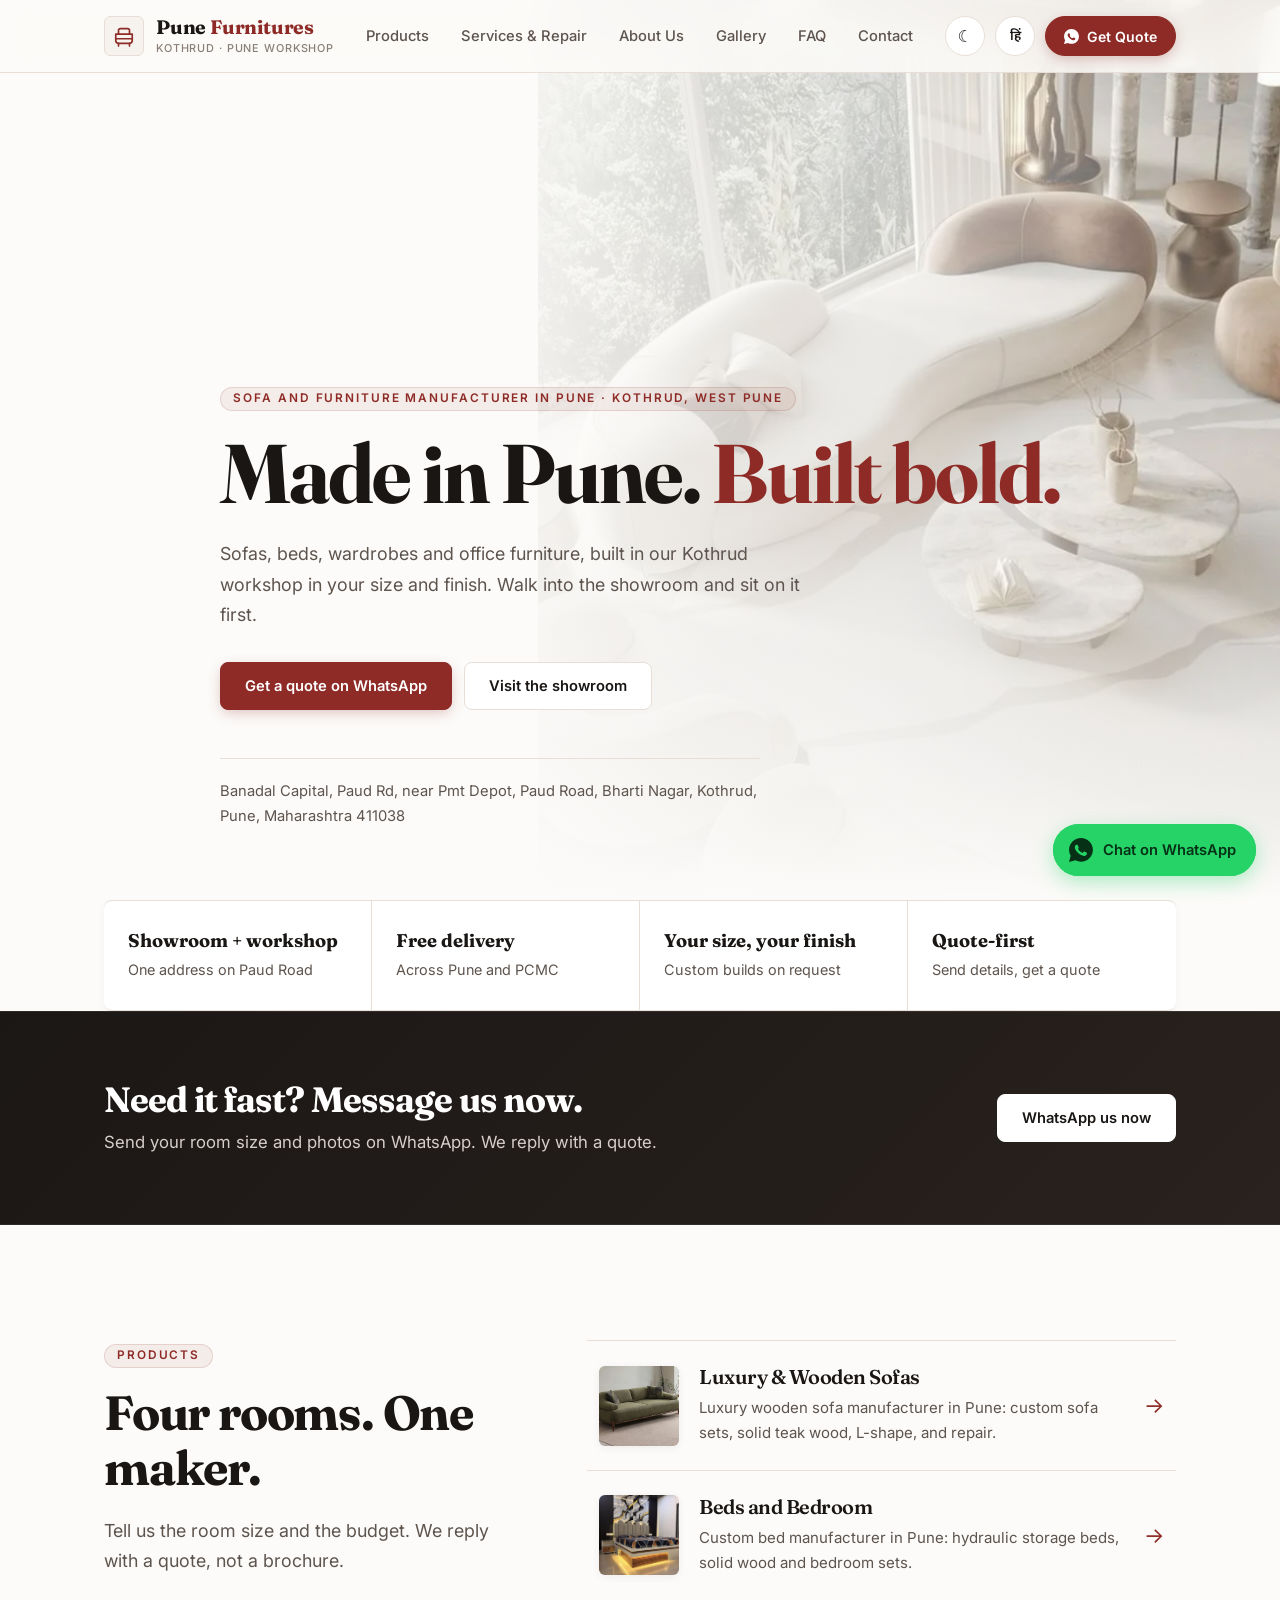
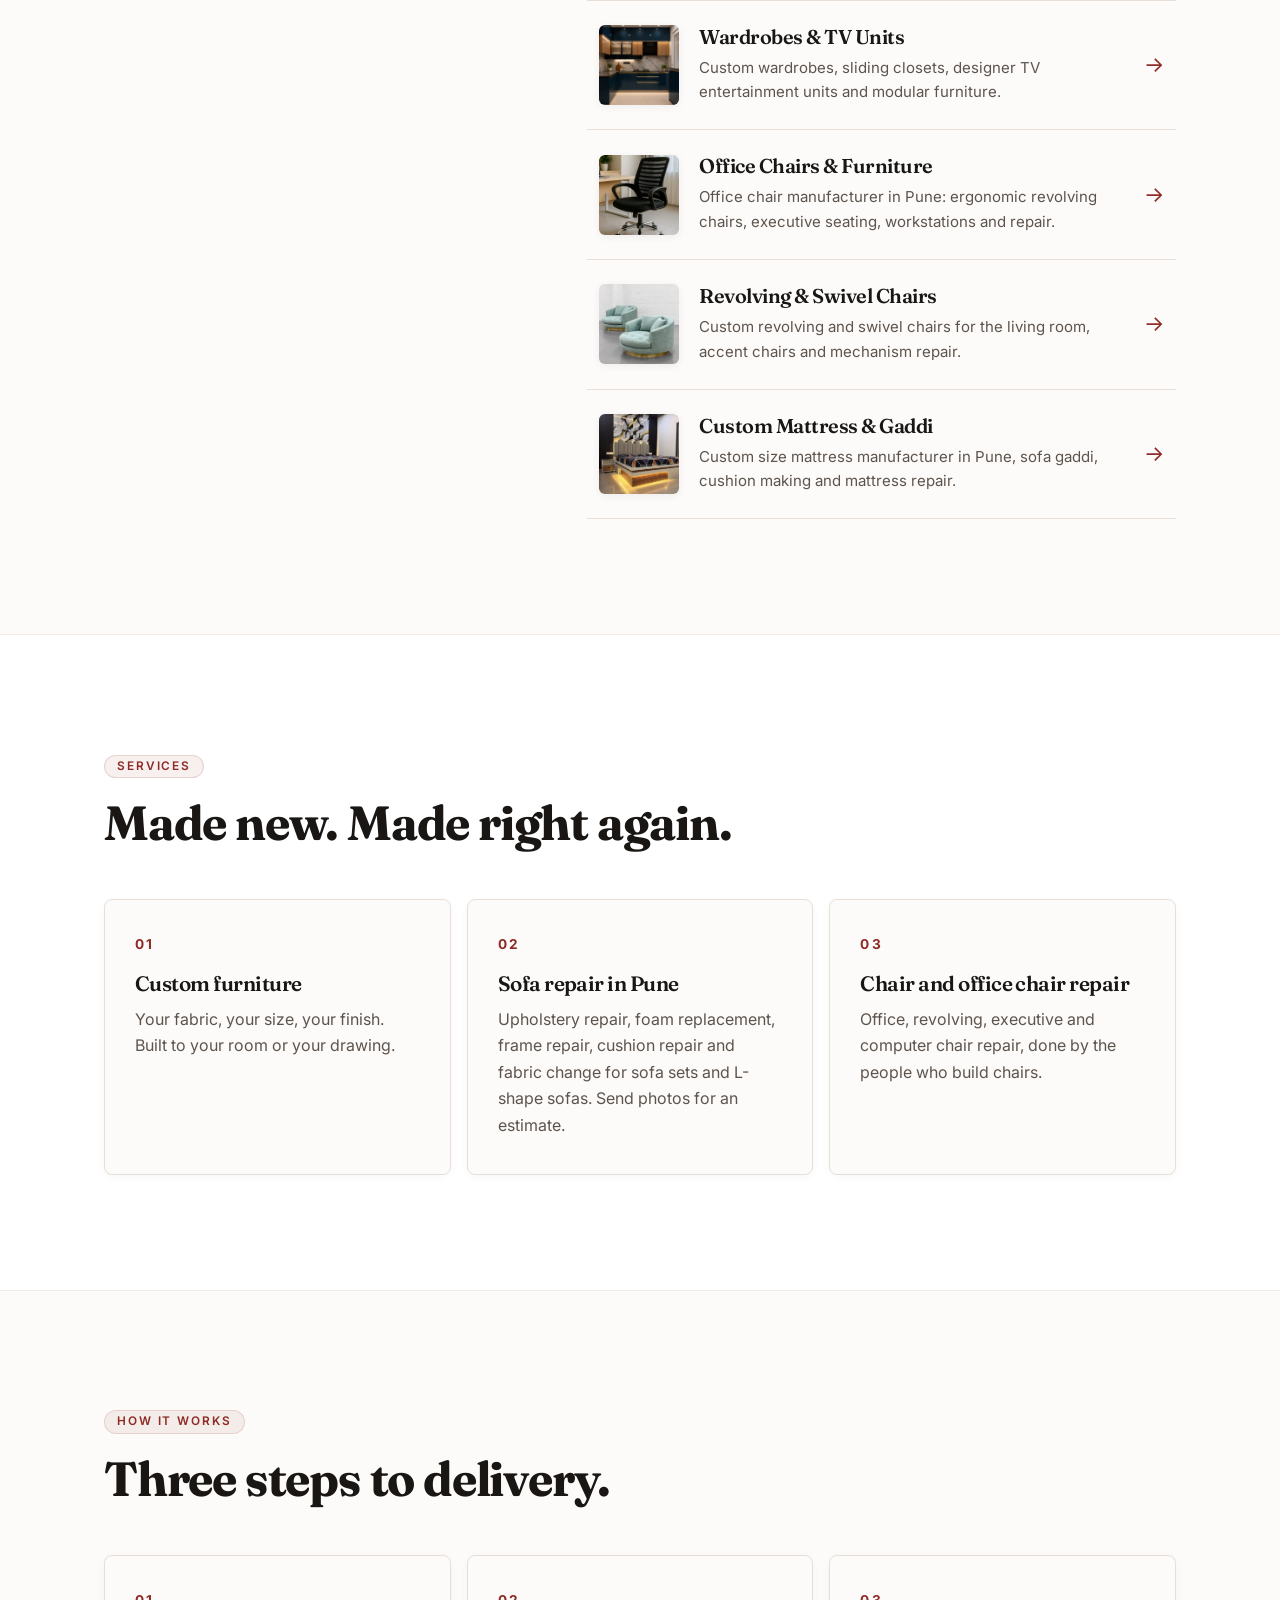
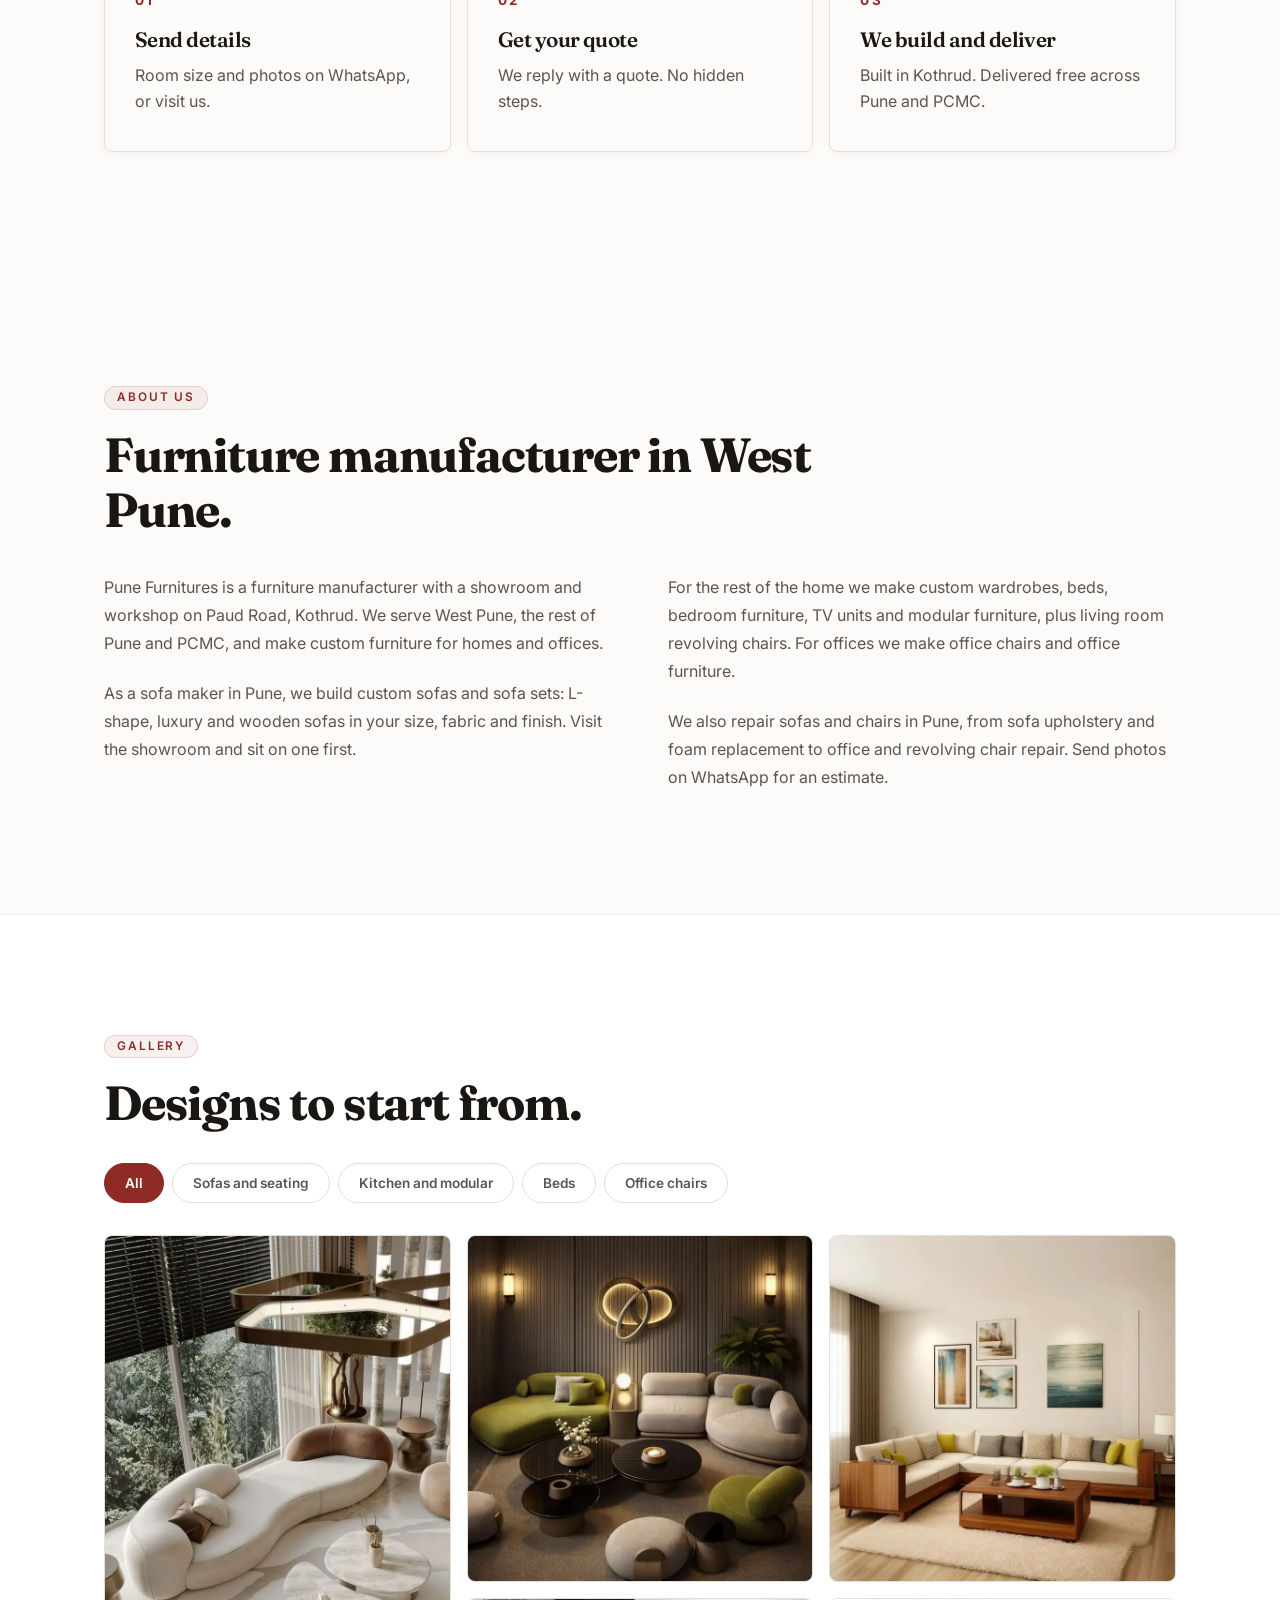
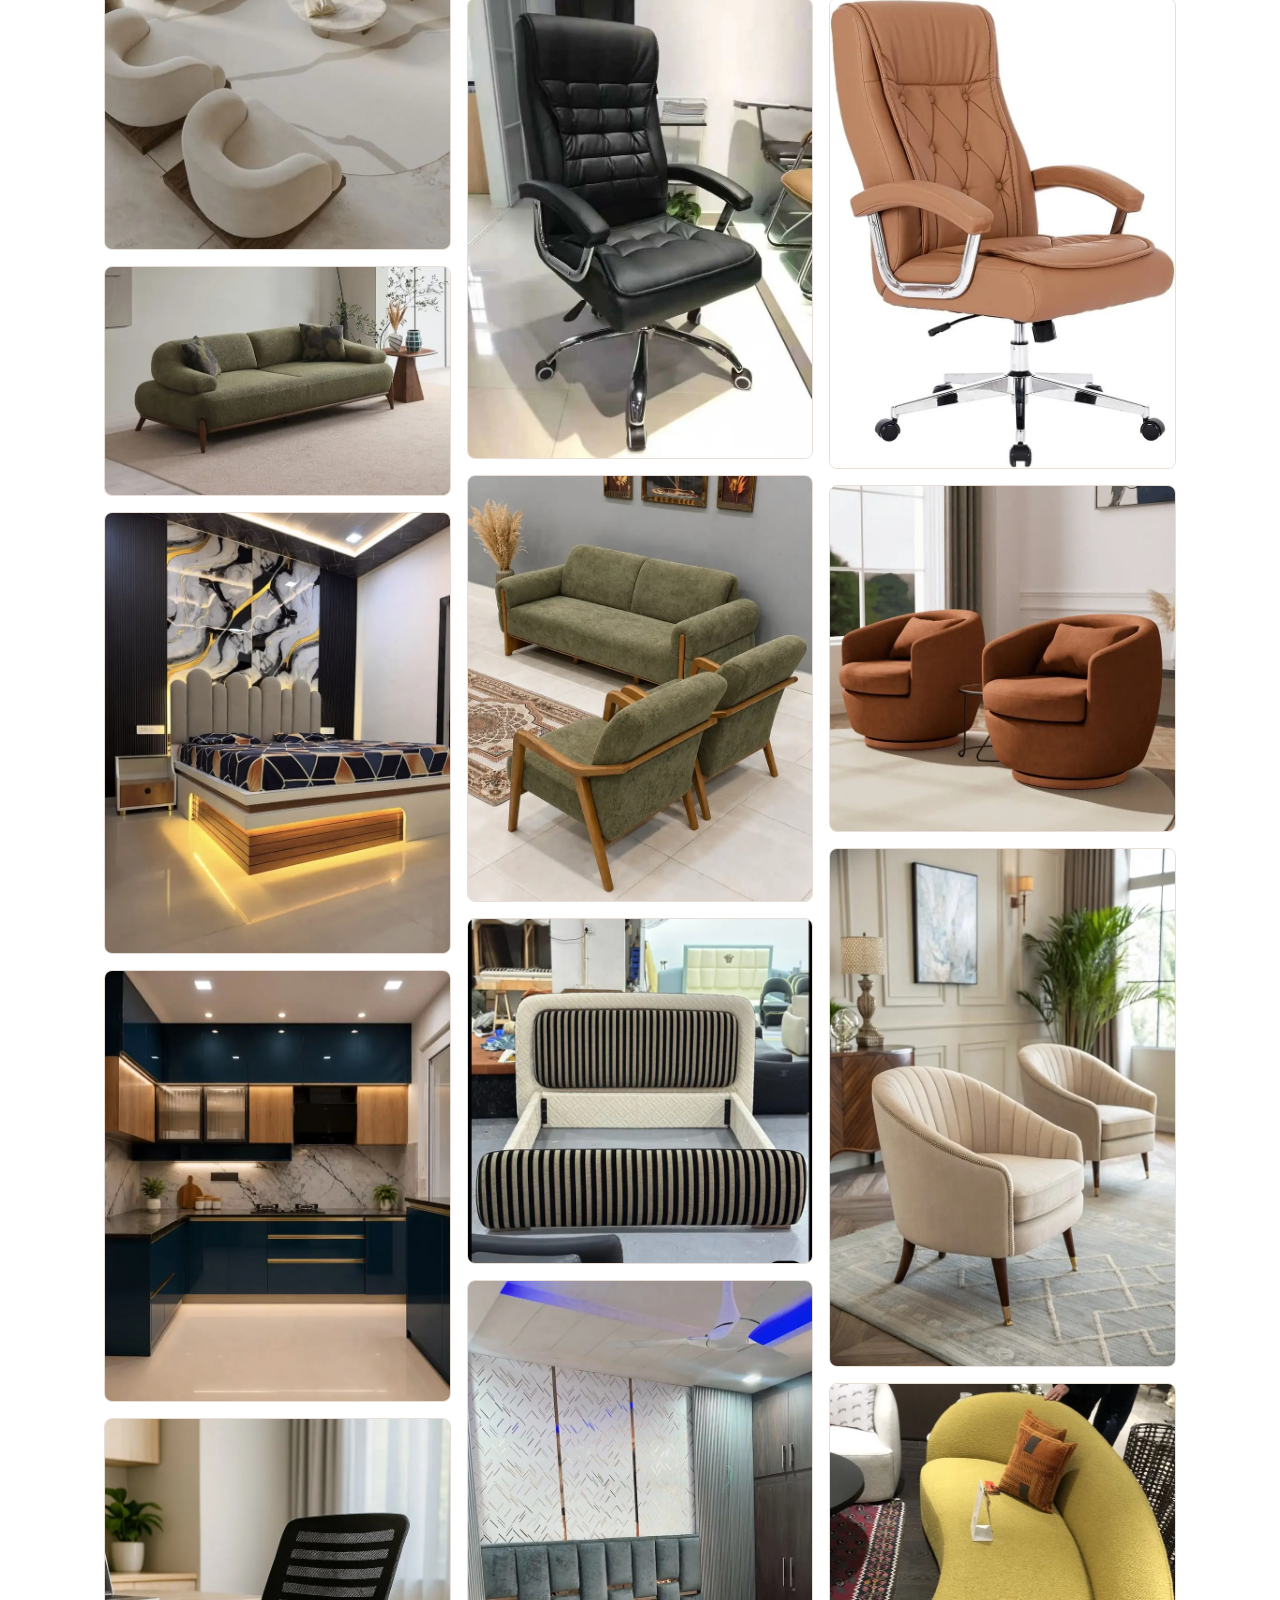
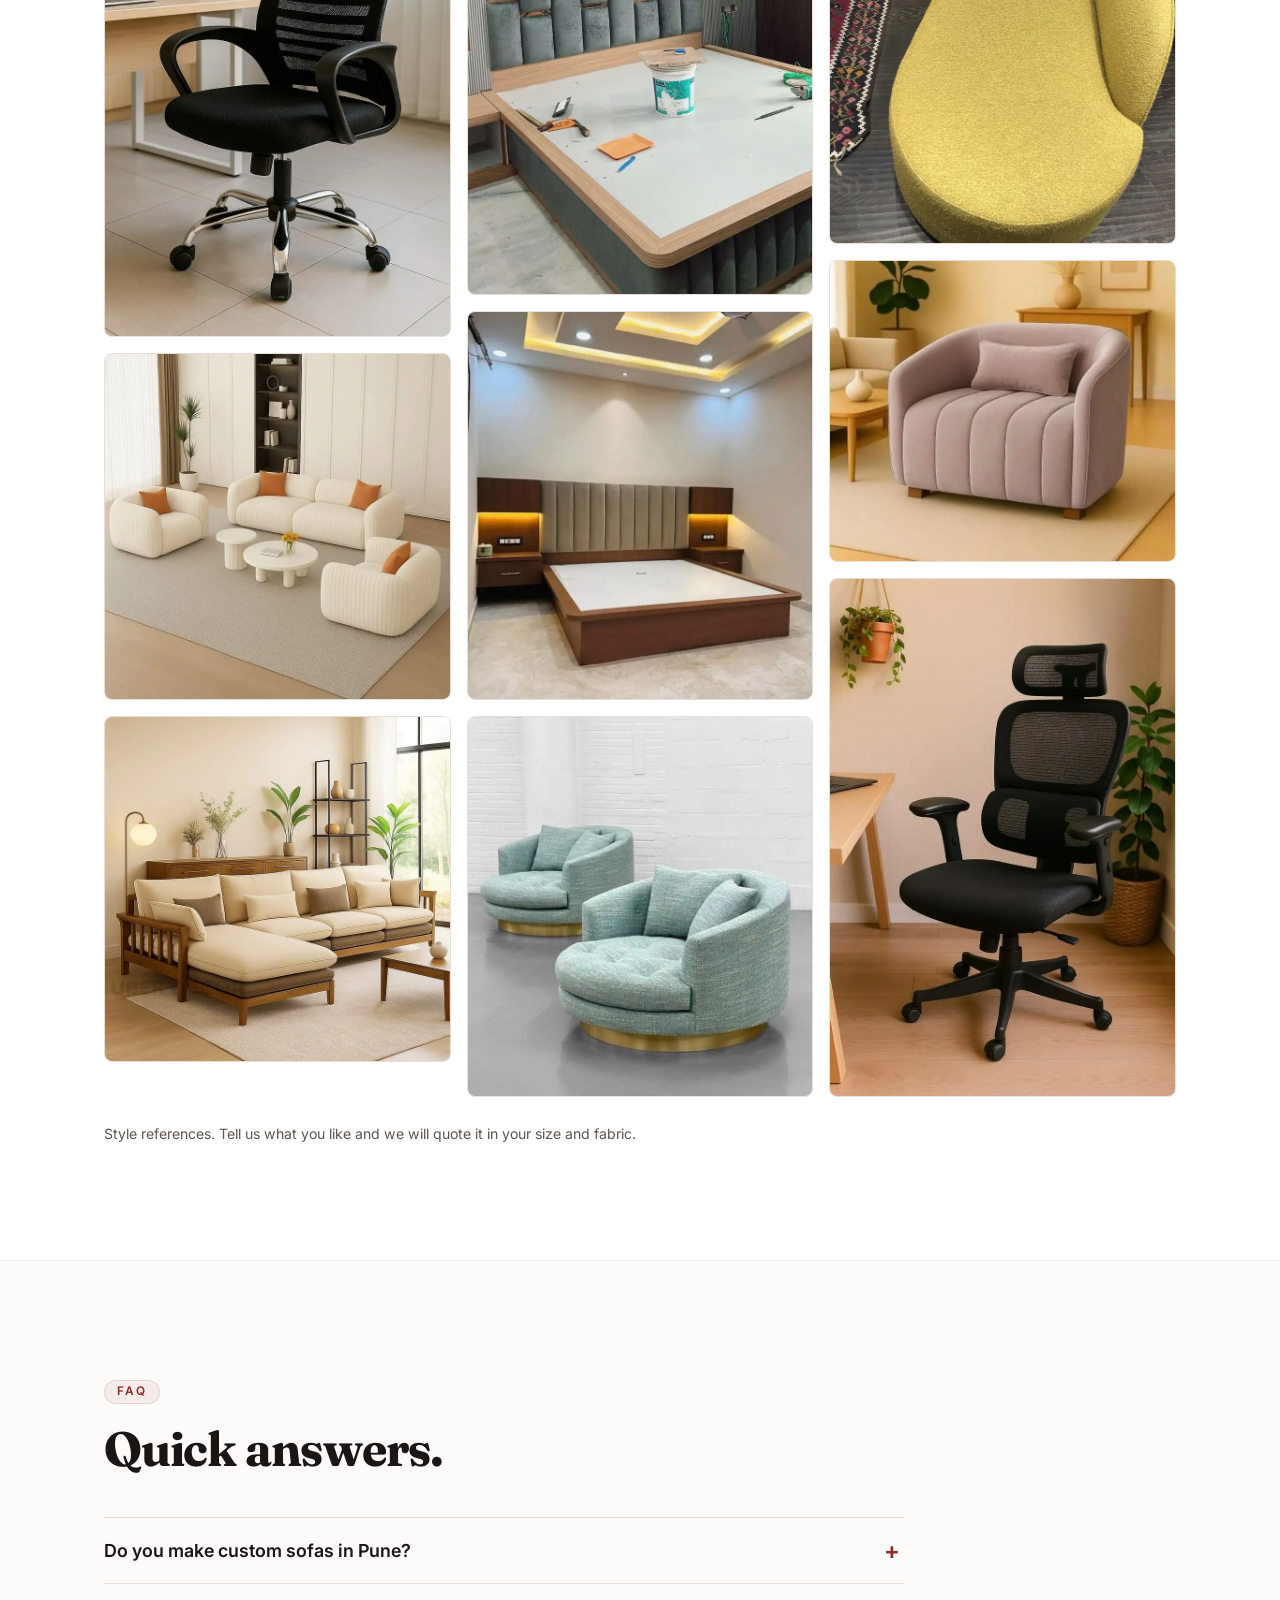
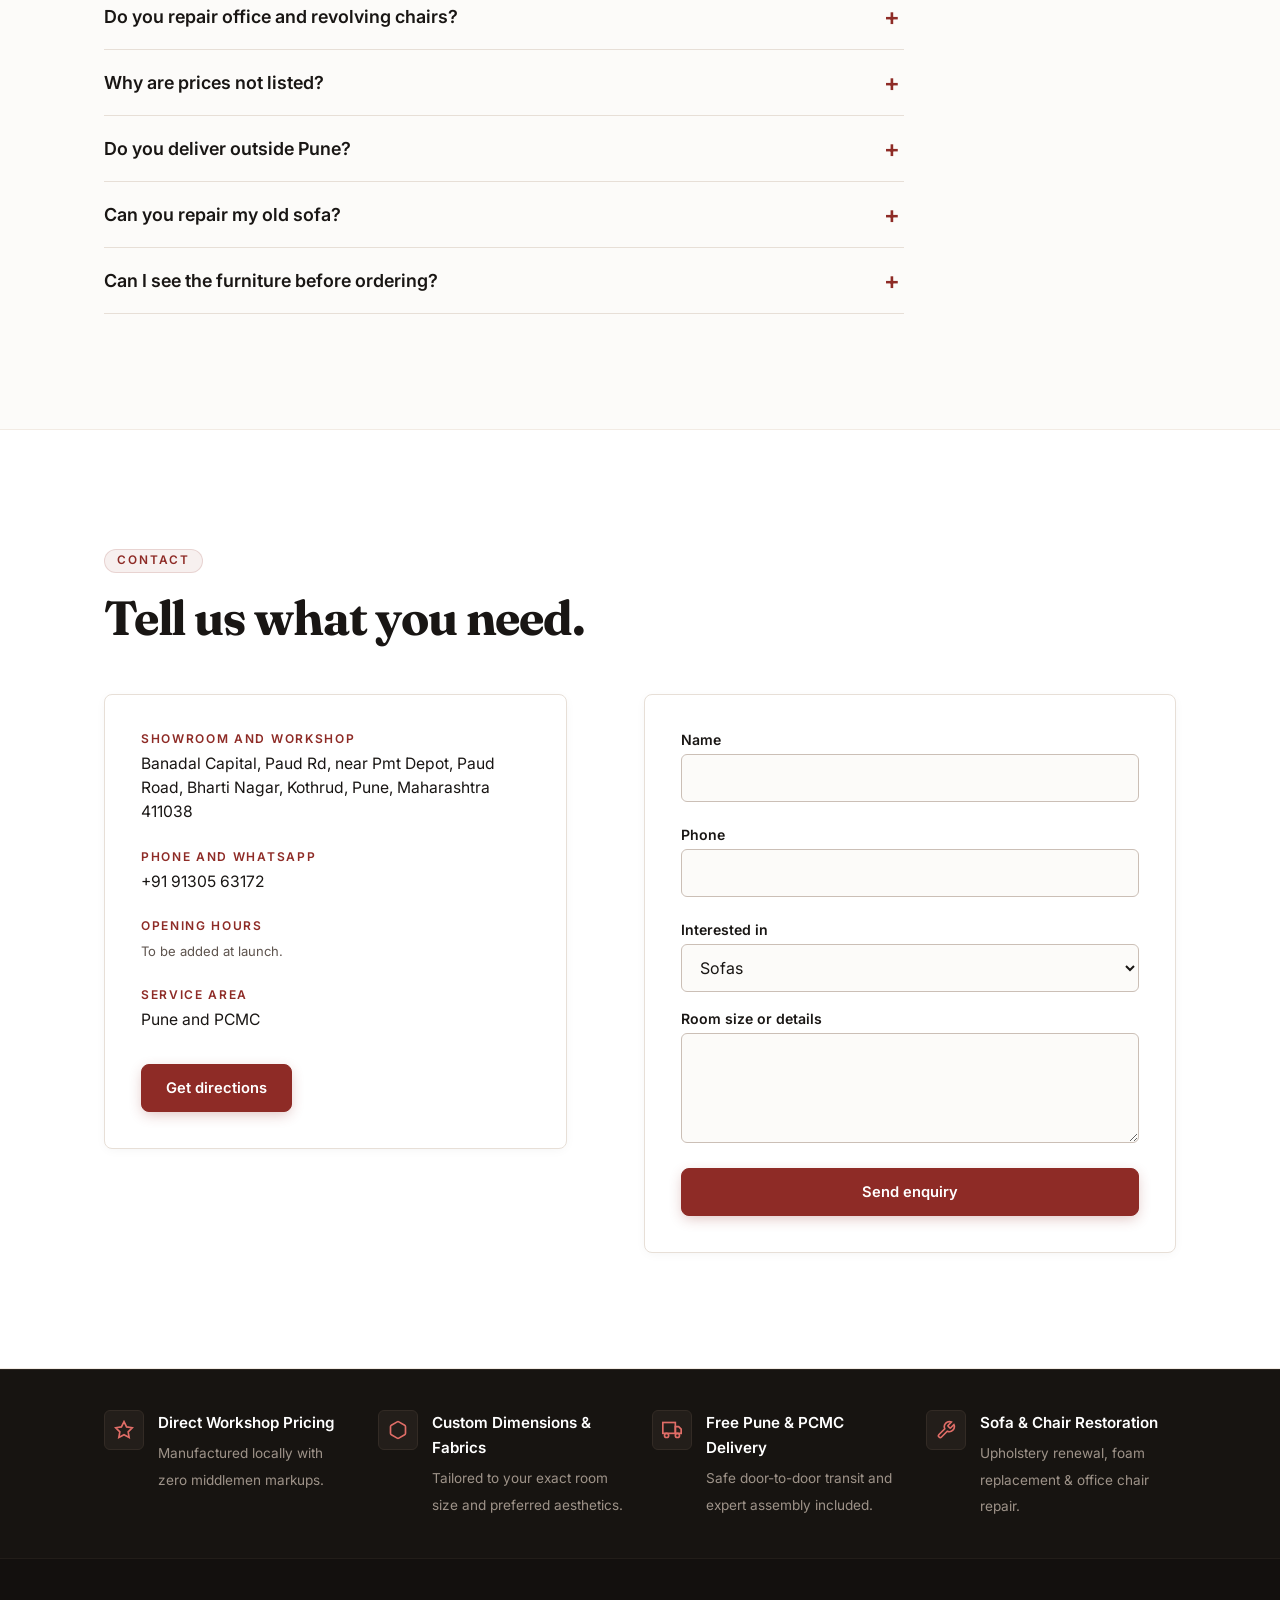
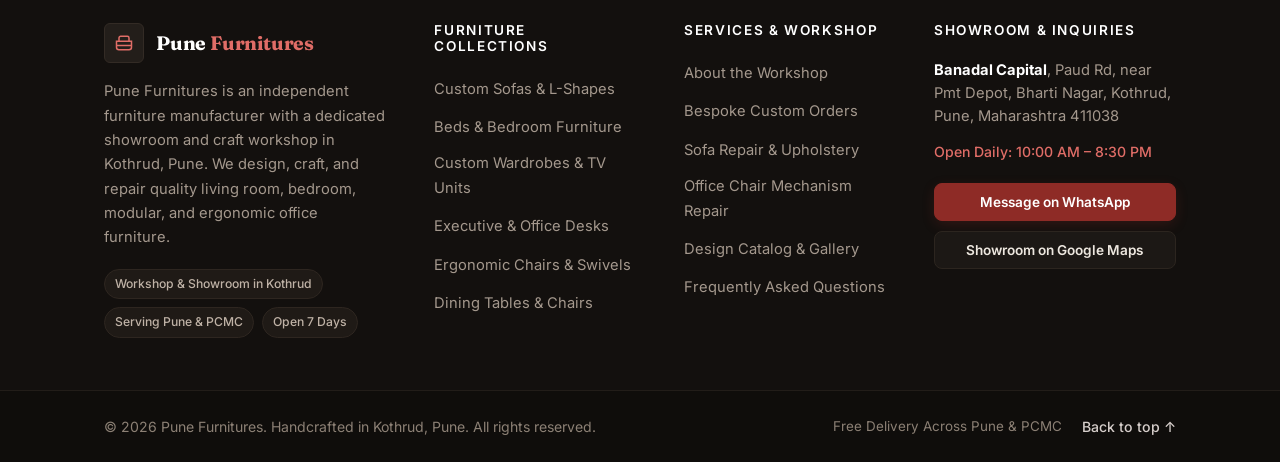
==== public_html/index.html @ d678aba7 "feat: minimal navigation bar, professional footer, and dedicated SEO landing pages" ====
<!DOCTYPE html>
<html lang="en">
<head>
<meta charset="utf-8">
<script>try{var t=localStorage.getItem("pf_theme");if(t==="dark")document.documentElement.dataset.theme=t}catch(e){}</script>
<meta name="viewport" content="width=device-width, initial-scale=1, viewport-fit=cover">
<title>Sofa & Furniture Manufacturer in Pune | Pune Furnitures, Kothrud</title>
<meta name="description" content="Custom sofa, wardrobe, bed and office chair manufacturer in Pune. Sofa and chair repair. Showroom on Paud Road, Kothrud. Free delivery across Pune and PCMC.">
<link rel="canonical" href="https://www.example.com/">
<meta property="og:type" content="website">
<meta property="og:title" content="Sofa & Furniture Manufacturer in Pune | Pune Furnitures">
<meta property="og:description" content="Custom sofas, beds, wardrobes and office furniture from our Kothrud workshop. Free delivery across Pune and PCMC.">
<meta name="twitter:card" content="summary">
<meta name="theme-color" content="#c8102e">
<link rel="preconnect" href="https://fonts.googleapis.com">
<link rel="preconnect" href="https://fonts.gstatic.com" crossorigin>
<link href="https://fonts.googleapis.com/css2?family=Fraunces:opsz,wght@9..144,500;9..144,700&family=Inter:wght@400;500;600&family=Noto+Sans+Devanagari:wght@400;600;700&display=swap" rel="stylesheet">
<script type="application/ld+json">{"@context": "https://schema.org", "@type": "FurnitureStore", "name": "Pune Furnitures", "description": "Furniture manufacturer in West Pune with a walk-in showroom and workshop in Kothrud. Custom sofas, wardrobes, beds, TV units, modular and office furniture, chairs, and sofa and chair repair.", "address": {"@type": "PostalAddress", "streetAddress": "Banadal Capital, Paud Rd, near Pmt Depot, Paud Road, Bharti Nagar, Kothrud", "addressLocality": "Pune", "addressRegion": "Maharashtra", "postalCode": "411038", "addressCountry": "IN"}, "areaServed": ["Pune", "West Pune", "Pimpri-Chinchwad"], "hasOfferCatalog": {"@type": "OfferCatalog", "name": "Furniture and repair", "itemListElement": [{"@type": "Offer", "itemOffered": {"@type": "Service", "name": "Custom sofas and sofa sets"}}, {"@type": "Offer", "itemOffered": {"@type": "Service", "name": "L-shape, luxury and wooden sofas"}}, {"@type": "Offer", "itemOffered": {"@type": "Service", "name": "Wardrobes"}}, {"@type": "Offer", "itemOffered": {"@type": "Service", "name": "Beds and bedroom furniture"}}, {"@type": "Offer", "itemOffered": {"@type": "Service", "name": "TV units"}}, {"@type": "Offer", "itemOffered": {"@type": "Service", "name": "Modular furniture"}}, {"@type": "Offer", "itemOffered": {"@type": "Service", "name": "Revolving and living room chairs"}}, {"@type": "Offer", "itemOffered": {"@type": "Service", "name": "Office chairs and office furniture"}}, {"@type": "Offer", "itemOffered": {"@type": "Service", "name": "Sofa repair"}}, {"@type": "Offer", "itemOffered": {"@type": "Service", "name": "Chair and office chair repair"}}]}}</script>
<link rel="stylesheet" href="styles.css">
</head>
<body>
<header id="header">
 <div class="wrap header-wrap">
  <a href="#top" class="logo" aria-label="Pune Furnitures">
   <span class="logo-mark">
    <svg width="22" height="22" viewBox="0 0 24 24" fill="none" stroke="currentColor" stroke-width="1.8" stroke-linecap="round" stroke-linejoin="round">
     <path d="M3 10h18v7a3 3 0 0 1-3 3H6a3 3 0 0 1-3-3v-7z"></path>
     <path d="M6 10V6a2 2 0 0 1 2-2h8a2 2 0 0 1 2 2v4"></path>
     <line x1="3" y1="15" x2="21" y2="15"></line>
     <line x1="6" y1="20" x2="6" y2="23"></line>
     <line x1="18" y1="20" x2="18" y2="23"></line>
    </svg>
   </span>
   <div class="logo-text">
    <span class="brand-name">Pune <strong>Furnitures</strong></span>
    <span class="brand-tagline" data-en="Kothrud · Pune Workshop" data-hi="कोथरूड · पुणे वर्कशॉप">Kothrud · Pune Workshop</span>
   </div>
  </a>
  <nav id="nav" aria-label="Main Navigation">
   <ul class="nav-links">
    <li><a href="#products" class="nav-link" data-en="Products" data-hi="उत्पाद">Products</a></li>
    <li><a href="#services" class="nav-link" data-en="Services & Repair" data-hi="सेवाएँ व रिपेयर">Services & Repair</a></li>
    <li><a href="about.html" class="nav-link" data-en="About Us" data-hi="हमारे बारे में">About Us</a></li>
    <li><a href="#gallery" class="nav-link" data-en="Gallery" data-hi="गैलरी">Gallery</a></li>
    <li><a href="#faq" class="nav-link" data-en="FAQ" data-hi="सवाल-जवाब">FAQ</a></li>
    <li><a href="#contact" class="nav-link" data-en="Contact" data-hi="संपर्क">Contact</a></li>
   </ul>
   <div class="mobile-nav-footer">
    <div class="mobile-contact-card">
     <span class="mob-card-label" data-en="Showroom & Workshop" data-hi="शोरूम व वर्कशॉप">Showroom & Workshop</span>
     <p class="mob-card-addr">Banadal Capital, Paud Rd, near PMT Depot, Kothrud, Pune</p>
     <div class="mob-card-btns">
      <a class="btn primary btn-sm" data-wa href="#contact" data-en="WhatsApp Quote" data-hi="व्हाट्सऐप कोट">WhatsApp Quote</a>
      <a class="btn ghost btn-sm" data-call href="#contact" data-en="Call Now" data-hi="कॉल करें">Call Now</a>
     </div>
    </div>
   </div>
  </nav>
  <div class="tools">
   <button class="theme-pill" id="theme" type="button" aria-label="Switch to dark mode" title="Toggle Theme">☾</button>
   <button class="lang-pill" id="lang" type="button" aria-label="Switch language to Hindi" title="Change Language">हिं</button>
   <a class="btn primary nav-cta hide-m" data-wa href="#contact" data-en="Get Quote" data-hi="कोट पाएँ">
    <svg class="cta-wa-icon" viewBox="0 0 24 24" aria-hidden="true"><path d="M12 0C5.4 0 .1 5.3.1 11.9c0 2.1.6 4.1 1.6 5.9L0 24l6.4-1.7a11.9 11.9 0 0 0 5.6 1.4c6.6 0 11.9-5.3 11.9-11.9C23.9 5.3 18.6 0 12 0zm5.6 16.6c-.2.7-1.4 1.3-1.9 1.3-.5.1-1.1.1-3.6-.9-3-1.2-4.9-4.3-5.1-4.5-.1-.2-1.2-1.6-1.2-3s.8-2.1 1-2.4c.3-.3.6-.3.8-.3h.6c.2 0 .4 0 .6.5l.9 2.2c.1.2.1.4 0 .5l-.4.6c-.2.2-.3.3-.1.6.2.3.8 1.3 1.7 2.1 1.1 1 2.1 1.3 2.4 1.5.3.1.5.1.6-.1l.9-1.1c.2-.3.4-.2.6-.1l2 1c.3.1.5.2.5.3.1.2.1.8-.1 1.5z"/></svg>
    <span>Get Quote</span>
   </a>
   <button class="burger" id="burger" type="button" aria-expanded="false" aria-controls="nav" aria-label="Toggle Navigation Menu">
    <span class="b-line b-top"></span>
    <span class="b-line b-mid"></span>
    <span class="b-line b-bot"></span>
   </button>
  </div>
 </div>
 <div class="nav-backdrop" id="navBackdrop"></div>
</header>

<main id="top">
<section class="hero">
 <img class="hero-img" data-from="g13" alt="Curved cream sofa and armchairs in a bright living room" width="736" height="1308"><div class="hero-shade"></div>
 <div class="wrap">
  <span class="eyebrow" data-en="Sofa and furniture manufacturer in Pune · Kothrud, West Pune" data-hi="पुणे में सोफा और फर्नीचर निर्माता · कोथरूड, वेस्ट पुणे">Sofa and furniture manufacturer in Pune · Kothrud, West Pune</span>
  <h1 data-en="Made in Pune. <em>Built bold.</em>" data-hi="पुणे में बना। <em>दमदार बना।</em>">Made in Pune. <em>Built bold.</em></h1>
  <p class="lead" data-en="Custom sofas, beds, wardrobes, TV units and office chairs, built in our Kothrud workshop in your size and finish. Walk into the showroom and sit on it first." data-hi="कस्टम सोफा, बेड, वॉर्डरोब, टीवी यूनिट और ऑफिस चेयर, हमारी कोथरूड वर्कशॉप में आपके साइज़ और फ़िनिश में बने। शोरूम आइए और पहले खुद बैठकर देखिए।">Sofas, beds, wardrobes and office furniture, built in our Kothrud workshop in your size and finish. Walk into the showroom and sit on it first.</p>
  <div class="row">
   <a class="btn primary" data-wa href="#contact" data-en="Get a quote on WhatsApp" data-hi="व्हाट्सऐप पर कोट पाएँ">Get a quote on WhatsApp</a>
   <a class="btn ghost" data-dir href="#contact" data-en="Visit the showroom" data-hi="शोरूम आइए">Visit the showroom</a>
  </div>
  <p class="addr" data-en="Banadal Capital, Paud Rd, near Pmt Depot, Paud Road, Bharti Nagar, Kothrud, Pune, Maharashtra 411038" data-hi="Banadal Capital, Paud Rd, near Pmt Depot, Paud Road, Bharti Nagar, Kothrud, Pune, Maharashtra 411038">Banadal Capital, Paud Rd, near Pmt Depot, Paud Road, Bharti Nagar, Kothrud, Pune, Maharashtra 411038</p>
 </div>
</section>

<div class="wrap">
 <div class="facts">
  <div><b data-en="Showroom + workshop" data-hi="शोरूम + वर्कशॉप">Showroom + workshop</b><span data-en="One address on Paud Road" data-hi="पौड रोड पर एक ही पता">One address on Paud Road</span></div>
  <div><b data-en="Free delivery" data-hi="मुफ़्त डिलीवरी">Free delivery</b><span data-en="Across Pune and PCMC" data-hi="पुणे और PCMC में">Across Pune and PCMC</span></div>
  <div><b data-en="Your size, your finish" data-hi="आपका साइज़, आपका फ़िनिश">Your size, your finish</b><span data-en="Custom builds on request" data-hi="मनचाहे डिज़ाइन बनवाएँ">Custom builds on request</span></div>
  <div><b data-en="Quote-first" data-hi="पहले कोट">Quote-first</b><span data-en="Send details, get a quote" data-hi="जानकारी भेजें, कोट पाएँ">Send details, get a quote</span></div>
 </div>
</div>

<section class="rush">
 <div class="wrap">
  <div><h2 data-en="Need it fast? Message us now." data-hi="जल्दी चाहिए? अभी मैसेज करें।">Need it fast? Message us now.</h2><p data-en="Send your room size and photos on WhatsApp. We reply with a quote." data-hi="व्हाट्सऐप पर कमरे का साइज़ और फ़ोटो भेजें। हम कोट के साथ जवाब देते हैं।">Send your room size and photos on WhatsApp. We reply with a quote.</p></div>
  <a class="btn light" data-wa href="#contact" data-en="WhatsApp us now" data-hi="अभी व्हाट्सऐप करें">WhatsApp us now</a>
 </div>
</section>

<section id="products">
 <div class="wrap split">
  <div class="rv">
   <span class="eyebrow" data-en="Products" data-hi="उत्पाद">Products</span>
   <h2 data-en="Four rooms. One maker." data-hi="चार कमरे। एक निर्माता।">Four rooms. One maker.</h2>
   <p class="lead" data-en="Tell us the room size and the budget. We reply with a quote, not a brochure." data-hi="कमरे का साइज़ और बजट बताइए। हम ब्रोशर नहीं, कोट भेजते हैं।">Tell us the room size and the budget. We reply with a quote, not a brochure.</p>
  </div>
  <ul class="plist rv">
   <li><a href="sofas.html" title="Luxury Wooden Sofa Manufacturer in Pune"><img class="th" data-from="g20" alt="Luxury Wooden Sofa Manufacturer in Pune" width="76" height="76"><h3 data-en="Luxury & Wooden Sofas" data-hi="लक्ज़री व लकड़ी के सोफा">Luxury & Wooden Sofas</h3><p data-en="Luxury wooden sofa manufacturer in Pune: custom sofa sets, solid teak wood, L-shape, and repair." data-hi="पुणे में सोफा निर्माता: कस्टम सोफा सेट, L-शेप, लक्ज़री और लकड़ी के सोफा।">Luxury wooden sofa manufacturer in Pune: custom sofa sets, solid teak wood, L-shape, and repair.</p><span class="arr" aria-hidden="true">→</span></a></li>
   <li><a href="beds.html" title="Custom Bed Manufacturer in Pune"><img class="th" data-from="g19" alt="Bed Manufacturer in Pune" width="76" height="76"><h3 data-en="Beds and Bedroom" data-hi="बेड और बेडरूम">Beds and Bedroom</h3><p data-en="Custom bed manufacturer in Pune: hydraulic storage beds, solid wood and bedroom sets." data-hi="आपके कमरे के हिसाब से बेड और बेडरूम फर्नीचर।">Custom bed manufacturer in Pune: hydraulic storage beds, solid wood and bedroom sets.</p><span class="arr" aria-hidden="true">→</span></a></li>
   <li><a href="wardrobes-modular.html" title="Wardrobe and Modular Manufacturer in Pune"><img class="th" data-from="g21" alt="Custom Wardrobe and TV Unit Manufacturer in Pune" width="76" height="76"><h3 data-en="Wardrobes & TV Units" data-hi="वॉर्डरोब और टीवी यूनिट">Wardrobes & TV Units</h3><p data-en="Custom wardrobes, sliding closets, designer TV entertainment units and modular furniture." data-hi="वॉर्डरोब, टीवी यूनिट और मॉड्यूलर फर्नीचर।">Custom wardrobes, sliding closets, designer TV entertainment units and modular furniture.</p><span class="arr" aria-hidden="true">→</span></a></li>
   <li><a href="office-furniture.html" title="Office Chair Manufacturer in Pune"><img class="th" data-from="g1" alt="Office Chair Manufacturer in Pune" width="76" height="76"><h3 data-en="Office Chairs & Furniture" data-hi="ऑफिस चेयर व फर्नीचर">Office Chairs & Furniture</h3><p data-en="Office chair manufacturer in Pune: ergonomic revolving chairs, executive seating, workstations and repair." data-hi="कुर्सियाँ और वर्कस्टेशन। ऑफिस के लिए बल्क कोट।">Office chair manufacturer in Pune: ergonomic revolving chairs, executive seating, workstations and repair.</p><span class="arr" aria-hidden="true">→</span></a></li>
   <li><a href="revolving-chairs.html" title="Living Room Revolving Chair in Pune"><img class="th" data-from="g7" alt="Living Room Revolving Chair in Pune" width="76" height="76"><h3 data-en="Revolving & Swivel Chairs" data-hi="रिवॉल्विंग और स्विवल चेयर">Revolving & Swivel Chairs</h3><p data-en="Custom revolving and swivel chairs for the living room, accent chairs and mechanism repair." data-hi="लिविंग रूम के लिए कस्टम रिवॉल्विंग और स्विवल चेयर।">Custom revolving and swivel chairs for the living room, accent chairs and mechanism repair.</p><span class="arr" aria-hidden="true">→</span></a></li>
   <li><a href="mattress.html" title="Mattress Manufacturer in Pune"><img class="th" data-from="g19" alt="Mattress and Gaddi Manufacturer in Pune" width="76" height="76"><h3 data-en="Custom Mattress & Gaddi" data-hi="कस्टम मैट्रेस व गद्दी">Custom Mattress & Gaddi</h3><p data-en="Custom size mattress manufacturer in Pune, sofa gaddi, cushion making and mattress repair." data-hi="पुणे में गद्दा और सोफा गद्दी मेकिंग व रिपेयर।">Custom size mattress manufacturer in Pune, sofa gaddi, cushion making and mattress repair.</p><span class="arr" aria-hidden="true">→</span></a></li>
  </ul>
 </div>
</section>

<section id="services" class="band">
 <div class="wrap">
  <span class="eyebrow" data-en="Services" data-hi="सेवाएँ">Services</span>
  <h2 class="rv" data-en="Made new. Made right again." data-hi="नया बनाएँ। या फिर नया करवाएँ।">Made new. Made right again.</h2>
  <div class="cols rv">
   <div><span class="n">01</span><h3 data-en="Custom furniture" data-hi="कस्टम फर्नीचर">Custom furniture</h3><p data-en="Your fabric, your size, your finish. Built to your room or your drawing." data-hi="आपका कपड़ा, आपका साइज़, आपका फ़िनिश। आपके कमरे या ड्रॉइंग के अनुसार।">Your fabric, your size, your finish. Built to your room or your drawing.</p></div>
   <div><span class="n">02</span><h3 data-en="Sofa repair in Pune" data-hi="पुणे में सोफा रिपेयर">Sofa repair in Pune</h3><p data-en="Upholstery repair, foam replacement, frame repair, cushion repair and fabric change for sofa sets and L-shape sofas. Send photos for an estimate." data-hi="सोफा सेट और L-शेप सोफा के लिए अपहोल्स्ट्री रिपेयर, फ़ोम बदलना, फ्रेम और कुशन रिपेयर, कपड़ा बदलना। फ़ोटो भेजें, अनुमान पाएँ।">Upholstery repair, foam replacement, frame repair, cushion repair and fabric change for sofa sets and L-shape sofas. Send photos for an estimate.</p></div>
   <div><span class="n">03</span><h3 data-en="Chair and office chair repair" data-hi="चेयर और ऑफिस चेयर रिपेयर">Chair and office chair repair</h3><p data-en="Office, revolving, executive and computer chair repair, done by the people who build chairs." data-hi="ऑफिस, रिवॉल्विंग, एग्ज़ीक्यूटिव और कंप्यूटर चेयर रिपेयर, चेयर बनाने वाले कारीगरों से।">Office, revolving, executive and computer chair repair, done by the people who build chairs.</p></div>
  </div>
 </div>
</section>

<section id="process">
 <div class="wrap">
  <span class="eyebrow" data-en="How it works" data-hi="कैसे काम होता है">How it works</span>
  <h2 class="rv" data-en="Three steps to delivery." data-hi="डिलीवरी तक तीन कदम।">Three steps to delivery.</h2>
  <div class="cols rv">
   <div><span class="n">01</span><h3 data-en="Send details" data-hi="जानकारी भेजें">Send details</h3><p data-en="Room size and photos on WhatsApp, or visit us." data-hi="कमरे का साइज़ और फ़ोटो व्हाट्सऐप पर भेजें, या शोरूम आएँ।">Room size and photos on WhatsApp, or visit us.</p></div>
   <div><span class="n">02</span><h3 data-en="Get your quote" data-hi="कोट पाएँ">Get your quote</h3><p data-en="We reply with a quote. No hidden steps." data-hi="हम कोट के साथ जवाब देते हैं।">We reply with a quote. No hidden steps.</p></div>
   <div><span class="n">03</span><h3 data-en="We build and deliver" data-hi="हम बनाते और पहुँचाते हैं">We build and deliver</h3><p data-en="Built in Kothrud. Delivered free across Pune and PCMC." data-hi="कोथरूड में बना। पुणे और PCMC में मुफ़्त डिलीवरी।">Built in Kothrud. Delivered free across Pune and PCMC.</p></div>
  </div>
 </div>
</section>

<section id="about">
 <div class="wrap">
  <span class="eyebrow" data-en="About us" data-hi="हमारे बारे में">About us</span>
  <h2 data-en="Furniture manufacturer in West Pune." data-hi="वेस्ट पुणे में फर्नीचर निर्माता।">Furniture manufacturer in West Pune.</h2>
  <div class="seo rv">
   <p data-en="Pune Furnitures is a furniture manufacturer with a showroom and workshop on Paud Road, Kothrud. We serve West Pune, the rest of Pune and PCMC, and make custom furniture for homes and offices." data-hi="Pune Furnitures पौड रोड, कोथरूड में शोरूम और वर्कशॉप वाला फर्नीचर निर्माता है। हम वेस्ट पुणे, पूरे पुणे और PCMC में घरों और ऑफिस के लिए कस्टम फर्नीचर बनाते हैं।">Pune Furnitures is a furniture manufacturer with a showroom and workshop on Paud Road, Kothrud. We serve West Pune, the rest of Pune and PCMC, and make custom furniture for homes and offices.</p>
   <p data-en="As a sofa maker in Pune, we build custom sofas and sofa sets: L-shape, luxury and wooden sofas in your size, fabric and finish. Visit the showroom and sit on one first." data-hi="पुणे में सोफा बनाने वाले के रूप में हम कस्टम सोफा और सोफा सेट बनाते हैं: L-शेप, लक्ज़री और लकड़ी के सोफा, आपके साइज़, कपड़े और फ़िनिश में। शोरूम आकर पहले बैठकर देखिए।">As a sofa maker in Pune, we build custom sofas and sofa sets: L-shape, luxury and wooden sofas in your size, fabric and finish. Visit the showroom and sit on one first.</p>
   <p data-en="For the rest of the home we make custom wardrobes, beds, bedroom furniture, TV units and modular furniture, plus living room revolving chairs. For offices we make office chairs and office furniture." data-hi="घर के बाकी हिस्सों के लिए हम कस्टम वॉर्डरोब, बेड, बेडरूम फर्नीचर, टीवी यूनिट, मॉड्यूलर फर्नीचर और लिविंग रूम रिवॉल्विंग चेयर बनाते हैं। ऑफिस के लिए ऑफिस चेयर और ऑफिस फर्नीचर।">For the rest of the home we make custom wardrobes, beds, bedroom furniture, TV units and modular furniture, plus living room revolving chairs. For offices we make office chairs and office furniture.</p>
   <p data-en="We also repair sofas and chairs in Pune, from sofa upholstery and foam replacement to office and revolving chair repair. Send photos on WhatsApp for an estimate." data-hi="हम पुणे में सोफा और चेयर रिपेयर भी करते हैं, सोफा अपहोल्स्ट्री और फ़ोम बदलने से लेकर ऑफिस और रिवॉल्विंग चेयर रिपेयर तक। अनुमान के लिए व्हाट्सऐप पर फ़ोटो भेजें।">We also repair sofas and chairs in Pune, from sofa upholstery and foam replacement to office and revolving chair repair. Send photos on WhatsApp for an estimate.</p>
  </div>
 </div>
</section>

<section id="gallery" class="band">
 <div class="wrap">
  <span class="eyebrow" data-en="Gallery" data-hi="गैलरी">Gallery</span>
  <h2 data-en="Designs to start from." data-hi="शुरुआत के लिए डिज़ाइन।">Designs to start from.</h2>
  <div class="chips" role="group" aria-label="Filter gallery">
   <button class="chip" type="button" data-f="all" aria-pressed="true" data-en="All" data-hi="सभी">All</button>
   <button class="chip" type="button" data-f="sofa" aria-pressed="false" data-en="Sofas and seating" data-hi="सोफा और सीटिंग">Sofas and seating</button>
   <button class="chip" type="button" data-f="modular" aria-pressed="false" data-en="Kitchen and modular" data-hi="किचन और मॉड्यूलर">Kitchen and modular</button>
   <button class="chip" type="button" data-f="bed" aria-pressed="false" data-en="Beds" data-hi="बेड">Beds</button>
   <button class="chip" type="button" data-f="office" aria-pressed="false" data-en="Office chairs" data-hi="ऑफिस चेयर">Office chairs</button>
  </div>
  <div class="gal" id="gal"><figure data-cat="sofa"><button class="gb" type="button" aria-label="Enlarge: Curved cream sofa and armchairs in a bright living room"><img id="g13" src="[data-uri]" width="736" height="1308" alt="Curved cream sofa and armchairs in a bright living room" decoding="async"></button></figure><figure data-cat="sofa"><button class="gb" type="button" aria-label="Enlarge: Luxury olive green sofa on a wooden base"><img id="g20" src="[data-uri]" width="735" height="486" alt="Luxury olive green sofa on a wooden base" decoding="async"></button></figure><figure data-cat="bed"><button class="gb" type="button" aria-label="Enlarge: Double bed with fluted headboard and under-bed lighting"><img id="g19" src="[data-uri]" width="736" height="940" alt="Double bed with fluted headboard and under-bed lighting" decoding="async"></button></figure><figure data-cat="modular"><button class="gb" type="button" aria-label="Enlarge: Navy and wood modular kitchen with marble backsplash and brass handles"><img id="g21" src="[data-uri]" width="735" height="918" alt="Navy and wood modular kitchen with marble backsplash and brass handles" loading="lazy" decoding="async"></button></figure><figure data-cat="office"><button class="gb" type="button" aria-label="Enlarge: Black revolving office chair with mesh back"><img id="g1" src="[data-uri]" width="736" height="1104" alt="Black revolving office chair with mesh back" loading="lazy" decoding="async"></button></figure><figure data-cat="sofa"><button class="gb" type="button" aria-label="Enlarge: Cream ribbed sofa set with two armchairs and round tables"><img id="g11" src="[data-uri]" width="736" height="736" alt="Cream ribbed sofa set with two armchairs and round tables" loading="lazy" decoding="async"></button></figure><figure data-cat="sofa"><button class="gb" type="button" aria-label="Enlarge: Wooden L-shape sofa with cream cushions"><img id="g14" src="[data-uri]" width="736" height="736" alt="Wooden L-shape sofa with cream cushions" loading="lazy" decoding="async"></button></figure><figure data-cat="sofa"><button class="gb" type="button" aria-label="Enlarge: Modular lounge seating in olive green and cream with round tables"><img id="g9" src="[data-uri]" width="736" height="736" alt="Modular lounge seating in olive green and cream with round tables" loading="lazy" decoding="async"></button></figure><figure data-cat="office"><button class="gb" type="button" aria-label="Enlarge: Black padded leather executive chair with chrome armrests"><img id="g3" src="[data-uri]" width="736" height="981" alt="Black padded leather executive chair with chrome armrests" loading="lazy" decoding="async"></button></figure><figure data-cat="sofa"><button class="gb" type="button" aria-label="Enlarge: Olive green sofa with two wooden-arm armchairs"><img id="g15" src="[data-uri]" width="736" height="908" alt="Olive green sofa with two wooden-arm armchairs" loading="lazy" decoding="async"></button></figure><figure data-cat="bed"><button class="gb" type="button" aria-label="Enlarge: Upholstered bed frame with striped panels in a workshop"><img id="g18" src="[data-uri]" width="758" height="756" alt="Upholstered bed frame with striped panels in a workshop" loading="lazy" decoding="async"></button></figure><figure data-cat="bed"><button class="gb" type="button" aria-label="Enlarge: Upholstered bed with panelled headboard under construction in a bedroom"><img id="g22" src="[data-uri]" width="736" height="1308" alt="Upholstered bed with panelled headboard under construction in a bedroom" loading="lazy" decoding="async"></button></figure><figure data-cat="bed"><button class="gb" type="button" aria-label="Enlarge: Platform bed with fluted headboard and lit side tables"><img id="g23" src="[data-uri]" width="708" height="796" alt="Platform bed with fluted headboard and lit side tables" loading="lazy" decoding="async"></button></figure><figure data-cat="sofa"><button class="gb" type="button" aria-label="Enlarge: Pair of luxury swivel chairs for the living room"><img id="g7" src="[data-uri]" width="735" height="808" alt="Pair of luxury swivel chairs for the living room" loading="lazy" decoding="async"></button></figure><figure data-cat="sofa"><button class="gb" type="button" aria-label="Enlarge: Wooden L-shaped sofa with cream seats and a coffee table"><img id="g16" src="[data-uri]" width="736" height="736" alt="Wooden L-shaped sofa with cream seats and a coffee table" loading="lazy" decoding="async"></button></figure><figure data-cat="office"><button class="gb" type="button" aria-label="Enlarge: Tan tufted leather executive chair on a chrome base"><img id="g4" src="[data-uri]" width="734" height="1000" alt="Tan tufted leather executive chair on a chrome base" loading="lazy" decoding="async"></button></figure><figure data-cat="sofa"><button class="gb" type="button" aria-label="Enlarge: Two revolving living room chairs in rust fabric"><img id="g8" src="[data-uri]" width="736" height="736" alt="Two revolving living room chairs in rust fabric" loading="lazy" decoding="async"></button></figure><figure data-cat="sofa"><button class="gb" type="button" aria-label="Enlarge: Two cream channel-back armchairs with wooden legs"><img id="g10" src="[data-uri]" width="736" height="1104" alt="Two cream channel-back armchairs with wooden legs" loading="lazy" decoding="async"></button></figure><figure data-cat="sofa"><button class="gb" type="button" aria-label="Enlarge: Curved mustard-yellow boucle sofa"><img id="g17" src="[data-uri]" width="736" height="981" alt="Curved mustard-yellow boucle sofa" loading="lazy" decoding="async"></button></figure><figure data-cat="sofa"><button class="gb" type="button" aria-label="Enlarge: Mauve channel-tufted armchair with a small cushion"><img id="g5" src="[data-uri]" width="736" height="640" alt="Mauve channel-tufted armchair with a small cushion" loading="lazy" decoding="async"></button></figure><figure data-cat="office"><button class="gb" type="button" aria-label="Enlarge: Black ergonomic mesh office chair with headrest and adjustable arms"><img id="g6" src="[data-uri]" width="736" height="1104" alt="Black ergonomic mesh office chair with headrest and adjustable arms" loading="lazy" decoding="async"></button></figure></div>
  <p class="note" data-en="Style references. Tell us what you like and we will quote it in your size and fabric." data-hi="स्टाइल के उदाहरण। जो पसंद आए बताइए, हम आपके साइज़ और कपड़े में कोट देंगे।">Style references. Tell us what you like and we will quote it in your size and fabric.</p>
 </div>
</section>

<section id="faq">
 <div class="wrap">
  <span class="eyebrow" data-en="FAQ" data-hi="सवाल-जवाब">FAQ</span>
  <h2 data-en="Quick answers." data-hi="सीधे जवाब।">Quick answers.</h2>
  <div class="faq">
   <details><summary data-en="Do you make custom sofas in Pune?" data-hi="क्या आप पुणे में कस्टम सोफा बनाते हैं?">Do you make custom sofas in Pune?</summary><p data-en="Yes. We build custom sofas and sofa sets, including L-shape, luxury and wooden sofas, in your size, fabric and finish." data-hi="हाँ। हम कस्टम सोफा और सोफा सेट बनाते हैं, जिनमें L-शेप, लक्ज़री और लकड़ी के सोफा शामिल हैं, आपके साइज़, कपड़े और फ़िनिश में।">Yes. We build custom sofas and sofa sets, including L-shape, luxury and wooden sofas, in your size, fabric and finish.</p></details>
   <details><summary data-en="Do you repair office and revolving chairs?" data-hi="क्या आप ऑफिस और रिवॉल्विंग चेयर रिपेयर करते हैं?">Do you repair office and revolving chairs?</summary><p data-en="Yes. We repair office, revolving, executive and computer chairs. Send photos on WhatsApp or visit the showroom for an estimate." data-hi="हाँ। हम ऑफिस, रिवॉल्विंग, एग्ज़ीक्यूटिव और कंप्यूटर चेयर रिपेयर करते हैं। अनुमान के लिए व्हाट्सऐप पर फ़ोटो भेजें या शोरूम आएँ।">Yes. We repair office, revolving, executive and computer chairs. Send photos on WhatsApp or visit the showroom for an estimate.</p></details>
   <details><summary data-en="Why are prices not listed?" data-hi="कीमतें क्यों नहीं दिखाई गई हैं?">Why are prices not listed?</summary><p data-en="Each piece depends on size, fabric and finish. Send your details and we reply with a quote." data-hi="हर पीस साइज़, कपड़े और फ़िनिश पर निर्भर है। जानकारी भेजें, हम कोट देंगे।">Each piece depends on size, fabric and finish. Send your details and we reply with a quote.</p></details>
   <details><summary data-en="Do you deliver outside Pune?" data-hi="क्या आप पुणे के बाहर डिलीवर करते हैं?">Do you deliver outside Pune?</summary><p data-en="Delivery is free across Pune and PCMC. For anywhere else, ask us when you enquire." data-hi="पुणे और PCMC में डिलीवरी मुफ़्त है। बाकी जगहों के लिए पूछताछ में पूछें।">Delivery is free across Pune and PCMC. For anywhere else, ask us when you enquire.</p></details>
   <details><summary data-en="Can you repair my old sofa?" data-hi="क्या आप मेरा पुराना सोफा रिपेयर कर सकते हैं?">Can you repair my old sofa?</summary><p data-en="Yes. Send photos through the form or WhatsApp and we will estimate the repair." data-hi="हाँ। फ़ॉर्म या व्हाट्सऐप पर फ़ोटो भेजें, हम अनुमान बताएँगे।">Yes. Send photos through the form or WhatsApp and we will estimate the repair.</p></details>
   <details><summary data-en="Can I see the furniture before ordering?" data-hi="क्या ऑर्डर से पहले फर्नीचर देख सकता हूँ?">Can I see the furniture before ordering?</summary><p data-en="Yes. Our showroom and workshop are on Paud Road, Kothrud. Use Get directions below." data-hi="हाँ। हमारा शोरूम और वर्कशॉप पौड रोड, कोथरूड में है। नीचे 'दिशा-निर्देश' दबाएँ।">Yes. Our showroom and workshop are on Paud Road, Kothrud. Use Get directions below.</p></details>
  </div>
 </div>
</section>

<section id="contact" class="band">
 <div class="wrap">
  <span class="eyebrow" data-en="Contact" data-hi="संपर्क">Contact</span>
  <h2 data-en="Tell us what you need." data-hi="बताइए, आपको क्या चाहिए।">Tell us what you need.</h2>
  <div class="cgrid">
   <dl class="info">
    <dt data-en="Showroom and workshop" data-hi="शोरूम और वर्कशॉप">Showroom and workshop</dt>
    <dd>Banadal Capital, Paud Rd, near Pmt Depot, Paud Road, Bharti Nagar, Kothrud, Pune, Maharashtra 411038</dd>
    <dt data-en="Phone and WhatsApp" data-hi="फ़ोन और व्हाट्सऐप">Phone and WhatsApp</dt>
    <dd id="phoneDd"><small data-en="Number to be added at launch." data-hi="नंबर लॉन्च पर जोड़ा जाएगा।">Number to be added at launch.</small></dd>
    <dt data-en="Opening hours" data-hi="खुलने का समय">Opening hours</dt>
    <dd><small data-en="To be added at launch." data-hi="लॉन्च पर जोड़ा जाएगा।">To be added at launch.</small></dd>
    <dt data-en="Service area" data-hi="सेवा क्षेत्र">Service area</dt>
    <dd data-en="Pune and PCMC" data-hi="पुणे और PCMC">Pune and PCMC</dd>
    <div class="row"><a class="btn primary" data-dir target="_blank" rel="noopener" href="#" data-en="Get directions" data-hi="दिशा-निर्देश">Get directions</a></div>
   </dl>
   <form id="form" novalidate method="post" action="contact.php">
    <div style="position:absolute;left:-9999px" aria-hidden="true"><label>Website <input name="website" tabindex="-1" autocomplete="off"></label></div>
    <div><label for="name" data-en="Name" data-hi="नाम">Name</label><input id="name" name="name" autocomplete="name" required><div class="err" id="e-name"></div></div>
    <div><label for="phone" data-en="Phone" data-hi="फ़ोन">Phone</label><input id="phone" name="phone" type="tel" inputmode="tel" autocomplete="tel" required><div class="err" id="e-phone"></div></div>
    <div><label for="interest" data-en="Interested in" data-hi="किसमें रुचि है">Interested in</label>
     <select id="interest" name="interest"><option>Sofas</option><option>Beds & bedroom</option><option>Wardrobes</option><option>Office furniture</option><option>Dining</option><option>Revolving / living room chairs</option><option>Sofa repair</option><option>Chair / office chair repair</option><option>Custom furniture</option></select></div>
    <div><label for="msg" data-en="Room size or details" data-hi="कमरे का साइज़ या जानकारी">Room size or details</label><textarea id="msg" name="msg"></textarea></div>
    <button class="btn primary" type="submit" data-en="Send enquiry" data-hi="पूछताछ भेजें">Send enquiry</button>
    <div class="status" id="status" role="status"></div>
   </form>
  </div>
 </div>
</section>
</main>

<footer class="site-footer">
 <div class="footer-perks">
  <div class="wrap">
   <div class="perks-grid">
    <div class="perk-item">
     <div class="perk-icon">
      <svg width="20" height="20" viewBox="0 0 24 24" fill="none" stroke="currentColor" stroke-width="2"><path d="M12 2l3.09 6.26L22 9.27l-5 4.87 1.18 6.88L12 17.77l-6.18 3.25L7 14.14 2 9.27l6.91-1.01L12 2z"/></svg>
     </div>
     <div>
      <strong data-en="Direct Workshop Pricing" data-hi="डायरेक्ट वर्कशॉप कीमत">Direct Workshop Pricing</strong>
      <span data-en="Manufactured locally with zero middlemen markups." data-hi="स्थानीय स्तर पर निर्मित, बिना किसी बिचौलिये के।">Manufactured locally with zero middlemen markups.</span>
     </div>
    </div>
    <div class="perk-item">
     <div class="perk-icon">
      <svg width="20" height="20" viewBox="0 0 24 24" fill="none" stroke="currentColor" stroke-width="2"><path d="M21 16V8a2 2 0 0 0-1-1.73l-7-4a2 2 0 0 0-2 0l-7 4A2 2 0 0 0 3 8v8a2 2 0 0 0 1 1.73l7 4a2 2 0 0 0 2 0l7-4A2 2 0 0 0 21 16z"/></svg>
     </div>
     <div>
      <strong data-en="Custom Dimensions & Fabrics" data-hi="मनचाहा साइज़ और कपड़ा">Custom Dimensions & Fabrics</strong>
      <span data-en="Tailored to your exact room size and preferred aesthetics." data-hi="आपके कमरे के सटीक साइज़ और पसंद के अनुसार।">Tailored to your exact room size and preferred aesthetics.</span>
     </div>
    </div>
    <div class="perk-item">
     <div class="perk-icon">
      <svg width="20" height="20" viewBox="0 0 24 24" fill="none" stroke="currentColor" stroke-width="2"><rect x="1" y="3" width="15" height="13"></rect><polygon points="16 8 20 8 23 11 23 16 16 16 16 8"></polygon><circle cx="5.5" cy="18.5" r="2.5"></circle><circle cx="18.5" cy="18.5" r="2.5"></circle></svg>
     </div>
     <div>
      <strong data-en="Free Pune & PCMC Delivery" data-hi="पुणे और PCMC में मुफ़्त डिलीवरी">Free Pune & PCMC Delivery</strong>
      <span data-en="Safe door-to-door transit and expert assembly included." data-hi="सुरक्षित डिलीवरी और पेशेवर असेंबली शामिल।">Safe door-to-door transit and expert assembly included.</span>
     </div>
    </div>
    <div class="perk-item">
     <div class="perk-icon">
      <svg width="20" height="20" viewBox="0 0 24 24" fill="none" stroke="currentColor" stroke-width="2"><path d="M14.7 6.3a1 1 0 0 0 0 1.4l1.6 1.6a1 1 0 0 0 1.4 0l3.77-3.77a6 6 0 0 1-7.94 7.94l-6.91 6.91a2.12 2.12 0 0 1-3-3l6.91-6.91a6 6 0 0 1 7.94-7.94l-3.76 3.76z"/></svg>
     </div>
     <div>
      <strong data-en="Sofa & Chair Restoration" data-hi="सोफा व कुर्सी मरम्मत">Sofa & Chair Restoration</strong>
      <span data-en="Upholstery renewal, foam replacement & office chair repair." data-hi="अपहोल्स्ट्री रिपेयर, फ़ोम बदलना और चेयर रिपेयर।">Upholstery renewal, foam replacement & office chair repair.</span>
     </div>
    </div>
   </div>
  </div>
 </div>

 <div class="footer-main">
  <div class="wrap footer-grid">
   <div class="footer-col col-brand">
    <a href="#top" class="logo footer-logo">
     <span class="logo-mark">
      <svg width="20" height="20" viewBox="0 0 24 24" fill="none" stroke="currentColor" stroke-width="1.8"><path d="M3 10h18v7a3 3 0 0 1-3 3H6a3 3 0 0 1-3-3v-7z"/><path d="M6 10V6a2 2 0 0 1 2-2h8a2 2 0 0 1 2 2v4"/><line x1="3" y1="15" x2="21" y2="15"/></svg>
     </span>
     <span class="brand-name">Pune <strong>Furnitures</strong></span>
    </a>
    <p class="footer-bio" data-en="Pune Furnitures is an independent furniture manufacturer with a dedicated showroom and craft workshop in Kothrud, Pune. We design, craft, and repair quality living room, bedroom, modular, and ergonomic office furniture." data-hi="Pune Furnitures कोथरूड, पुणे में एक स्वतंत्र फर्नीचर निर्माता है जहाँ शोरूम और वर्कशॉप दोनों उपलब्ध हैं। हम लिविंग रूम, बेडरूम, मॉड्यूलर और ऑफिस फर्नीचर बनाते और रिपेयर करते हैं।">
     Pune Furnitures is an independent furniture manufacturer with a dedicated showroom and craft workshop in Kothrud, Pune. We design, craft, and repair quality living room, bedroom, modular, and ergonomic office furniture.
    </p>
    <div class="footer-badges">
     <span class="f-badge" data-en="Workshop & Showroom in Kothrud" data-hi="कोथरूड में वर्कशॉप व शोरूम">Workshop & Showroom in Kothrud</span>
     <span class="f-badge" data-en="Serving Pune & PCMC" data-hi="पुणे और PCMC में सेवा">Serving Pune & PCMC</span>
     <span class="f-badge" data-en="Open 7 Days" data-hi="सातों दिन खुला">Open 7 Days</span>
    </div>
   </div>

   <div class="footer-col">
    <h4 class="footer-heading" data-en="Furniture Collections" data-hi="फर्नीचर संग्रह">Furniture Collections</h4>
    <ul class="footer-links">
     <li><a href="sofas.html" data-en="Custom Sofas & L-Shapes" data-hi="कस्टम सोफा और L-शेप">Custom Sofas & L-Shapes</a></li>
     <li><a href="beds.html" data-en="Beds & Bedroom Furniture" data-hi="बेड और बेडरूम फर्नीचर">Beds & Bedroom Furniture</a></li>
     <li><a href="wardrobes-modular.html" data-en="Custom Wardrobes & TV Units" data-hi="वॉर्डरोब और टीवी यूनिट">Custom Wardrobes & TV Units</a></li>
     <li><a href="office-furniture.html" data-en="Executive & Office Desks" data-hi="ऑफिस डेस्क और वर्कस्टेशन">Executive & Office Desks</a></li>
     <li><a href="revolving-chairs.html" data-en="Ergonomic Chairs & Swivels" data-hi="रिवॉल्विंग और स्विवल चेयर">Ergonomic Chairs & Swivels</a></li>
     <li><a href="mattress.html" data-en="Custom Mattress & Gaddi" data-hi="कस्टम मैट्रेस व गद्दी" data-en="Dining Tables & Chairs" data-hi="डाइनिंग टेबल और कुर्सियाँ">Dining Tables & Chairs</a></li>
    </ul>
   </div>

   <div class="footer-col">
    <h4 class="footer-heading" data-en="Services & Workshop" data-hi="सेवाएँ व वर्कशॉप">Services & Workshop</h4>
    <ul class="footer-links">
     <li><a href="about.html" data-en="About the Workshop" data-hi="वर्कशॉप के बारे में">About the Workshop</a></li>
     <li><a href="#services" data-en="Bespoke Custom Orders" data-hi="कस्टम फर्नीचर निर्माण">Bespoke Custom Orders</a></li>
     <li><a href="#services" data-en="Sofa Repair & Upholstery" data-hi="सोफा रिपेयर और अपहोल्स्ट्री">Sofa Repair & Upholstery</a></li>
     <li><a href="#services" data-en="Office Chair Mechanism Repair" data-hi="ऑफिस चेयर रिपेयर">Office Chair Mechanism Repair</a></li>
     <li><a href="#gallery" data-en="Design Catalog & Gallery" data-hi="डिज़ाइन कैटलॉग और गैलरी">Design Catalog & Gallery</a></li>
     <li><a href="#faq" data-en="Frequently Asked Questions" data-hi="अक्सर पूछे जाने वाले सवाल">Frequently Asked Questions</a></li>
    </ul>
   </div>

   <div class="footer-col col-contact">
    <h4 class="footer-heading" data-en="Showroom & Inquiries" data-hi="शोरूम और पूछताछ">Showroom & Inquiries</h4>
    <div class="footer-contact-block">
     <p class="f-addr">
      <strong>Banadal Capital</strong>, Paud Rd, near Pmt Depot, Bharti Nagar, Kothrud, Pune, Maharashtra 411038
     </p>
     <p class="f-hours" data-en="Open Daily: 10:00 AM – 8:30 PM" data-hi="प्रतिदिन खुला: 10:00 AM – 8:30 PM">Open Daily: 10:00 AM – 8:30 PM</p>
     <div class="f-contact-actions">
      <a class="btn primary btn-sm w-100" data-wa href="#contact" data-en="Message on WhatsApp" data-hi="व्हाट्सऐप पर मैसेज करें">Message on WhatsApp</a>
      <a class="btn ghost btn-sm w-100" data-dir target="_blank" rel="noopener" href="#" data-en="Showroom on Google Maps" data-hi="गूगल मैप्स पर देखें">Showroom on Google Maps</a>
     </div>
    </div>
   </div>
  </div>
 </div>

 <div class="footer-bottom">
  <div class="wrap f-bottom-wrap">
   <p class="f-copy">© <span id="yr"></span> Pune Furnitures. <span data-en="Handcrafted in Kothrud, Pune. All rights reserved." data-hi="कोथरूड, पुणे में निर्मित। सर्वाधिकार सुरक्षित।">Handcrafted in Kothrud, Pune. All rights reserved.</span></p>
   <div class="f-bottom-right">
    <span class="f-note" data-en="Free Delivery Across Pune & PCMC" data-hi="पुणे और PCMC में मुफ़्त डिलीवरी">Free Delivery Across Pune & PCMC</span>
    <a href="#top" class="back-to-top" aria-label="Back to top" data-en="Back to top ↑" data-hi="ऊपर जाएँ ↑">Back to top ↑</a>
   </div>
  </div>
 </div>
</footer>

<a class="wafab" data-wa href="#contact" aria-label="Chat on WhatsApp"><svg viewBox="0 0 24 24" aria-hidden="true"><path d="M12 0C5.4 0 .1 5.3.1 11.9c0 2.1.6 4.1 1.6 5.9L0 24l6.4-1.7a11.9 11.9 0 0 0 5.6 1.4c6.6 0 11.9-5.3 11.9-11.9C23.9 5.3 18.6 0 12 0zm5.6 16.6c-.2.7-1.4 1.3-1.9 1.3-.5.1-1.1.1-3.6-.9-3-1.2-4.9-4.3-5.1-4.5-.1-.2-1.2-1.6-1.2-3s.8-2.1 1-2.4c.3-.3.6-.3.8-.3h.6c.2 0 .4 0 .6.5l.9 2.2c.1.2.1.4 0 .5l-.4.6c-.2.2-.3.3-.1.6.2.3.8 1.3 1.7 2.1 1.1 1 2.1 1.3 2.4 1.5.3.1.5.1.6-.1l.9-1.1c.2-.3.4-.2.6-.1l2 1c.3.1.5.2.5.3.1.2.1.8-.1 1.5z"/></svg><span data-en="Chat on WhatsApp" data-hi="व्हाट्सऐप पर चैट करें">Chat on WhatsApp</span></a>
<div class="bar">
 <a class="btn" data-call href="#contact" data-en="Call" data-hi="कॉल">Call</a>
 <a class="btn primary" data-wa href="#contact" data-en="WhatsApp" data-hi="व्हाट्सऐप">WhatsApp</a>
</div>

<dialog id="lb" aria-label="Photo viewer"><img id="lbi" alt=""><button class="lbb" id="lbx" type="button" aria-label="Close">✕</button><button class="lbb" id="lbp" type="button" aria-label="Previous">‹</button><button class="lbb" id="lbn" type="button" aria-label="Next">›</button></dialog>
<script src="config.js"></script>
<script>
/* ---- CONFIG: fill these in at kickoff (open question OQ-01). Nothing else needs editing. ---- */

const $=s=>document.querySelector(s),$$=s=>[...document.querySelectorAll(s)];
let lang="en";
function applyTheme(t,save){document.documentElement.dataset.theme=t;const b=$("#theme");b.textContent=t==="dark"?"☀":"☾";b.setAttribute("aria-label",t==="dark"?"Switch to light mode":"Switch to dark mode");document.querySelector('meta[name=theme-color]').content=t==="dark"?"#0e0c0a":"#c8102e";if(save)try{localStorage.setItem("pf_theme",t)}catch(e){}}
$("#theme").onclick=()=>applyTheme(document.documentElement.dataset.theme==="dark"?"light":"dark",true);
applyTheme(document.documentElement.dataset.theme==="dark"?"dark":"light",false);

const T={en:{wa:"Hi Pune Furnitures, I would like a quote.",ok:"Thank you. We will get back to you.",np:"This form is not connected yet, so nothing was sent. Please use the directions button or visit the showroom.",rn:"Please enter your name.",rp:"Please enter a valid phone number."},
hi:{wa:"नमस्ते Pune Furnitures, मुझे कोट चाहिए।",ok:"धन्यवाद। हम आपसे संपर्क करेंगे।",np:"यह फ़ॉर्म अभी जुड़ा नहीं है, इसलिए कुछ भेजा नहीं गया। कृपया शोरूम आएँ।",rn:"कृपया अपना नाम लिखें।",rp:"कृपया सही फ़ोन नंबर लिखें।"}};
function links(){
  const msg=encodeURIComponent(T[lang].wa);
  $$("[data-wa]").forEach(a=>{a.href=CONFIG.phone?`https://wa.me/${CONFIG.phone}?text=${msg}`:"#contact";if(CONFIG.phone){a.target="_blank";a.rel="noopener"}});
  $$("[data-call]").forEach(a=>a.href=CONFIG.phone?`tel:+${CONFIG.phone}`:"#contact");
  $$("[data-dir]").forEach(a=>{if(a.target==="_blank"){a.href="https://www.google.com/maps/search/?api=1&query="+encodeURIComponent(CONFIG.address)}else{a.href="#contact"}});
  if(CONFIG.phone)$("#phoneDd").innerHTML=`<a href="tel:+${CONFIG.phone}">${CONFIG.phoneDisplay||"+"+CONFIG.phone}</a>`;
}
function setLang(l){
  lang=l;document.documentElement.lang=l;try{localStorage.setItem("pf_lang",l)}catch(e){}
  $$("[data-en]").forEach(e=>{e.innerHTML=e.dataset[l]});
  $("#lang").textContent=l==="en"?"हिं":"EN";
  $("#lang").setAttribute("aria-label",l==="en"?"Switch language to Hindi":"Switch language to English");
  links();
}
$("#lang").onclick=()=>setLang(lang==="en"?"hi":"en");
const nav=$("#nav"),bg=$("#burger"),nb=$("#navBackdrop");
function closeNav(){nav.classList.remove("open");bg.setAttribute("aria-expanded","false");if(nb)nb.classList.remove("open")}
function openNav(){nav.classList.add("open");bg.setAttribute("aria-expanded","true");if(nb)nb.classList.add("open")}
bg.onclick=()=>{nav.classList.contains("open")?closeNav():openNav()};
if(nb)nb.onclick=closeNav;
$$("nav a").forEach(a=>a.onclick=closeNav);
window.addEventListener("resize",()=>{if(window.innerWidth>960)closeNav()});
document.addEventListener("keydown",e=>{if(e.key==="Escape")closeNav()});
$$("[data-prod]").forEach(a=>a.onclick=()=>{$("#interest").value=a.dataset.prod});
/* form */
$("#form").addEventListener("submit",async e=>{
  e.preventDefault();
  const n=$("#name"),p=$("#phone"),st=$("#status");
  const okN=n.value.trim().length>1,okP=/^[+\d][\d\s-]{8,14}$/.test(p.value.trim());
  $("#e-name").textContent=okN?"":T[lang].rn;n.setAttribute("aria-invalid",!okN);
  $("#e-phone").textContent=okP?"":T[lang].rp;p.setAttribute("aria-invalid",!okP);
  if(!okN||!okP){(okN?p:n).focus();return}
  st.classList.add("show");
  if(!CONFIG.formEndpoint){st.textContent=T[lang].np;return}
  try{const r=await fetch(CONFIG.formEndpoint,{method:"POST",body:new FormData(e.target)});if(!r.ok)throw 0;st.textContent=T[lang].ok;e.target.reset()}
  catch{st.textContent=lang==="en"?"Could not send. Please try WhatsApp or call.":"भेजा नहीं जा सका। कृपया व्हाट्सऐप या कॉल करें।"}
});
$("#yr").textContent=new Date().getFullYear();
/* reveal */
if("IntersectionObserver" in window){const io=new IntersectionObserver(es=>es.forEach(x=>{if(x.isIntersecting){x.target.classList.add("in");io.unobserve(x.target)}}),{threshold:.12});$$(".rv").forEach(r=>io.observe(r))}else $$(".rv").forEach(r=>r.classList.add("in"));
try{if(localStorage.getItem("pf_lang")==="hi")setLang("hi")}catch(e){}
$$("[data-from]").forEach(i=>i.src=$("#"+i.dataset.from).src);
$$(".chip").forEach(c=>c.onclick=()=>{$$(".chip").forEach(x=>x.setAttribute("aria-pressed",x===c));$$("#gal figure").forEach(f=>f.hidden=c.dataset.f!=="all"&&f.dataset.cat!==c.dataset.f)});
const lb=$("#lb");let cur=0;const vis=()=>$$("#gal figure:not([hidden]) img");
function show(i){const v=vis();cur=(i+v.length)%v.length;$("#lbi").src=v[cur].src;$("#lbi").alt=v[cur].alt}
$$("#gal .gb").forEach(b=>b.onclick=()=>{show(vis().indexOf(b.firstElementChild));lb.showModal()});
$("#lbx").onclick=()=>lb.close();$("#lbp").onclick=()=>show(cur-1);$("#lbn").onclick=()=>show(cur+1);
lb.onclick=e=>{if(e.target===lb)lb.close()};
lb.addEventListener("keydown",e=>{if(e.key==="ArrowLeft")show(cur-1);if(e.key==="ArrowRight")show(cur+1)});
links();
</script>
</body>
</html>
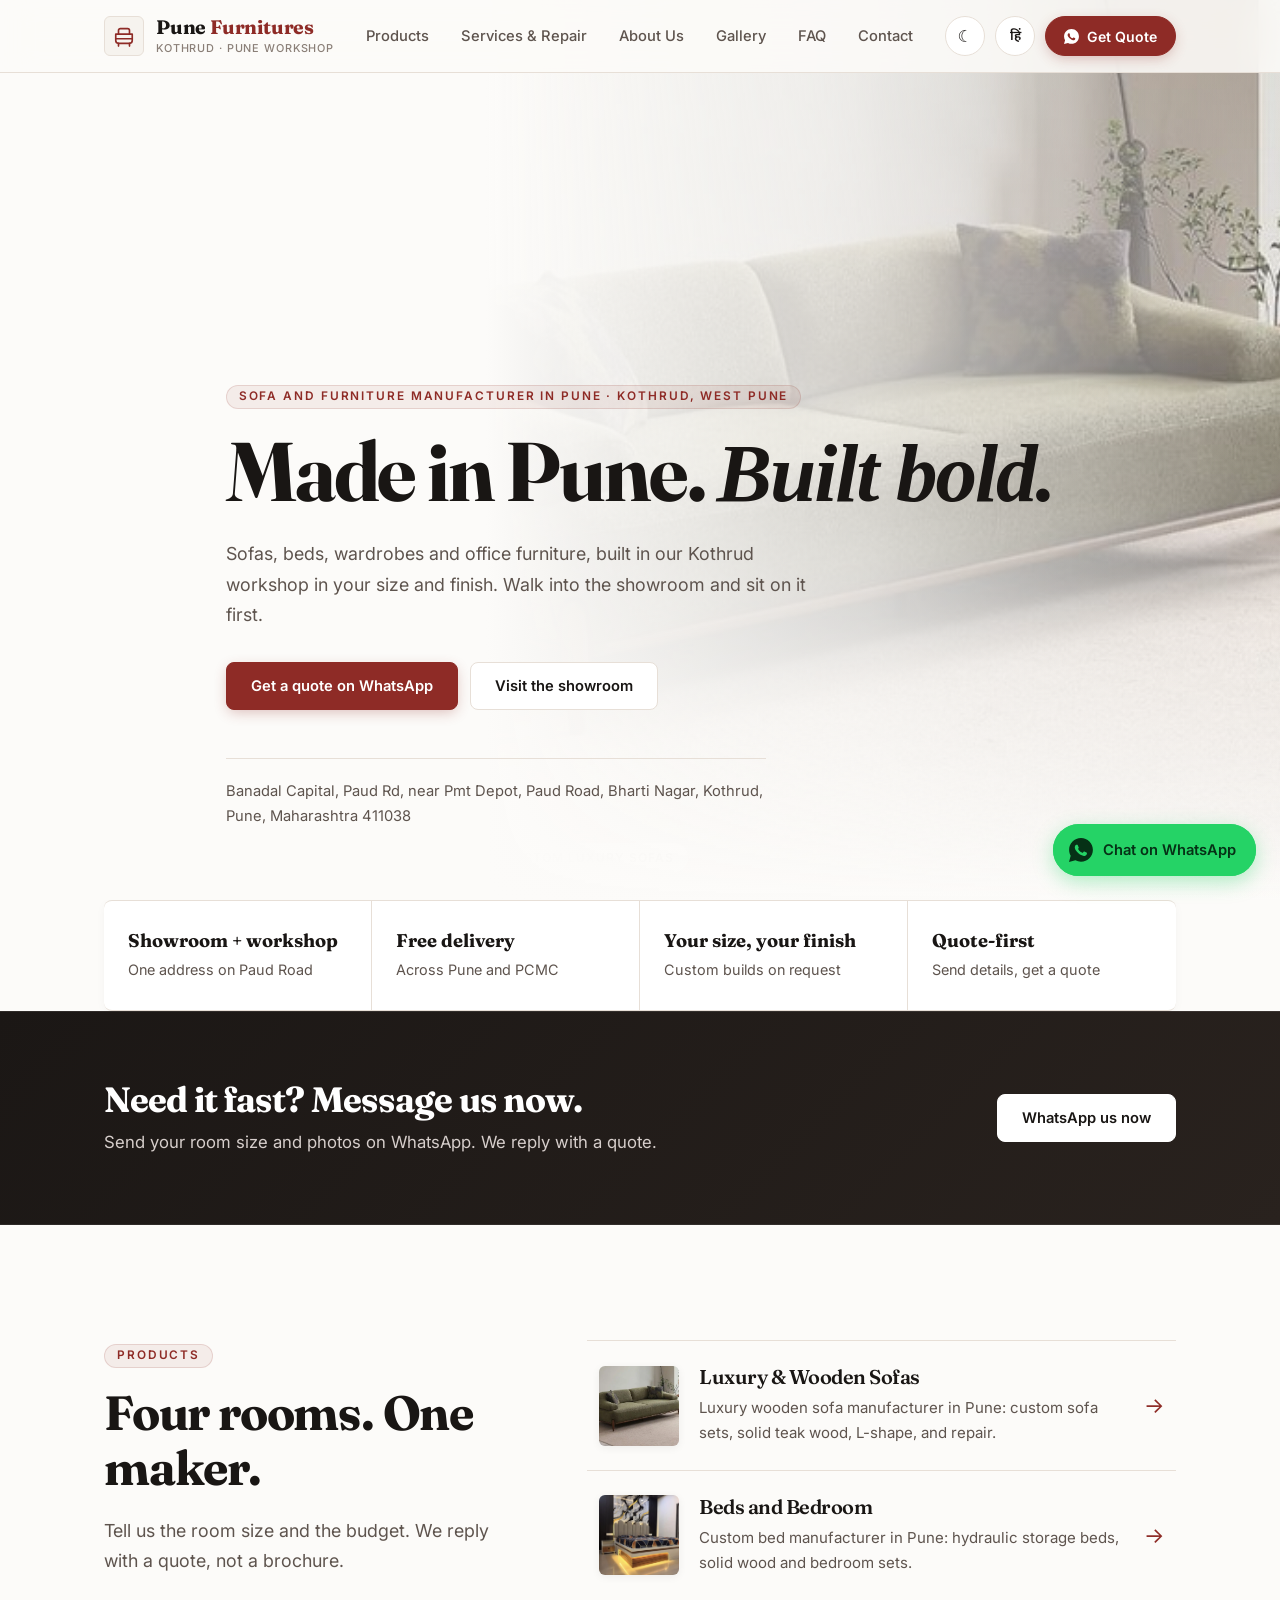
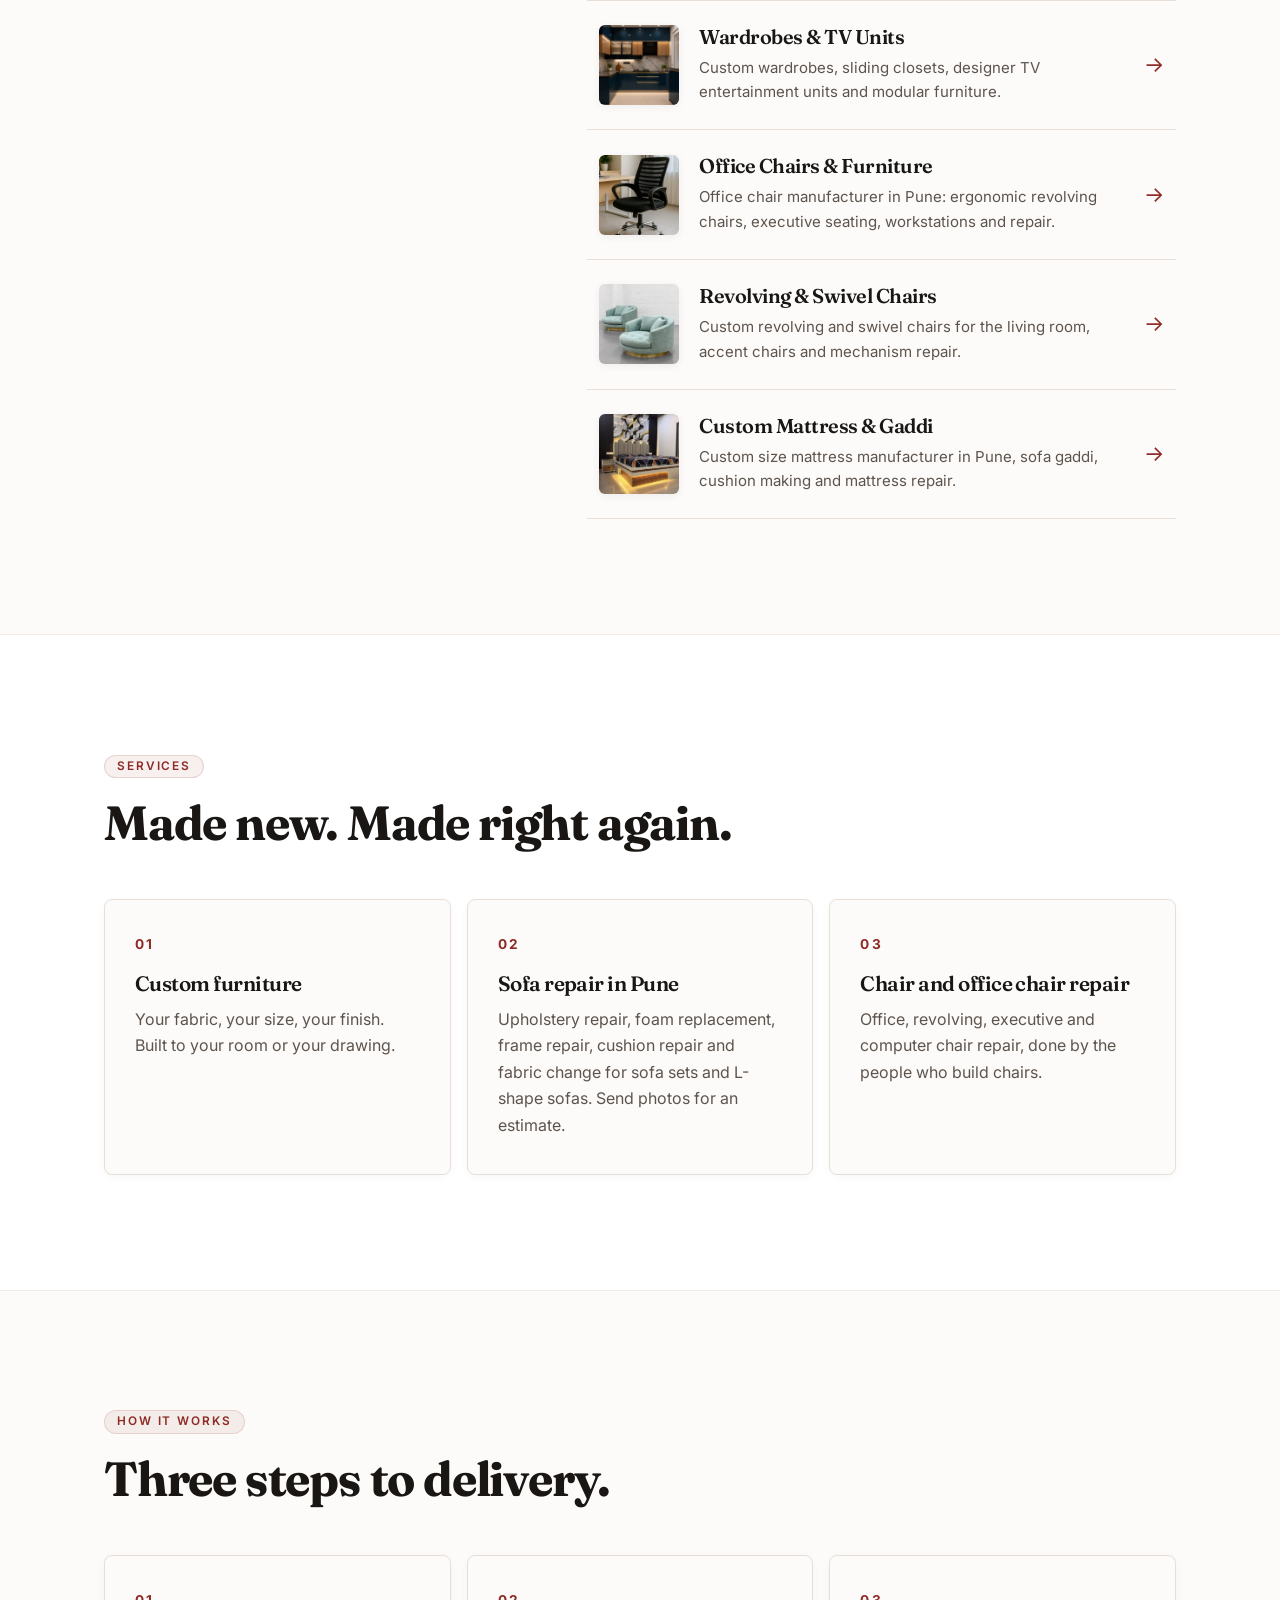
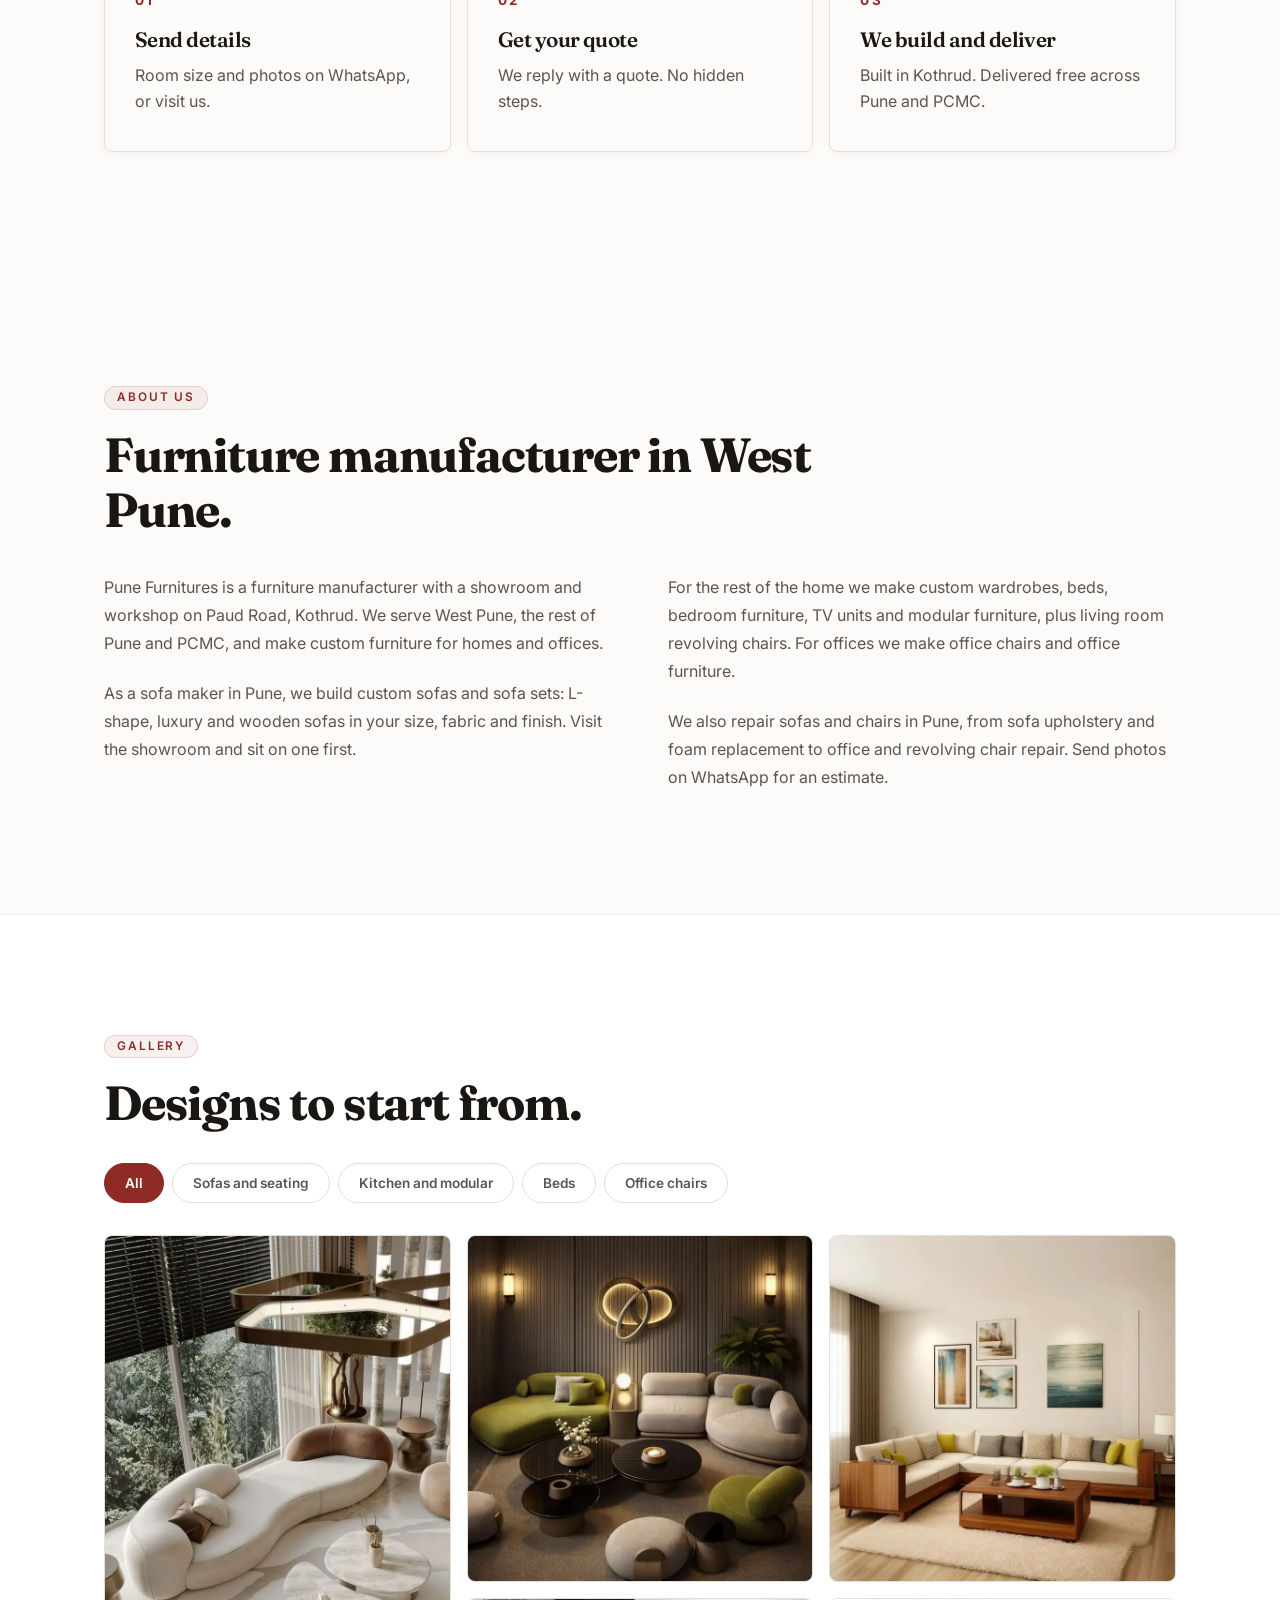
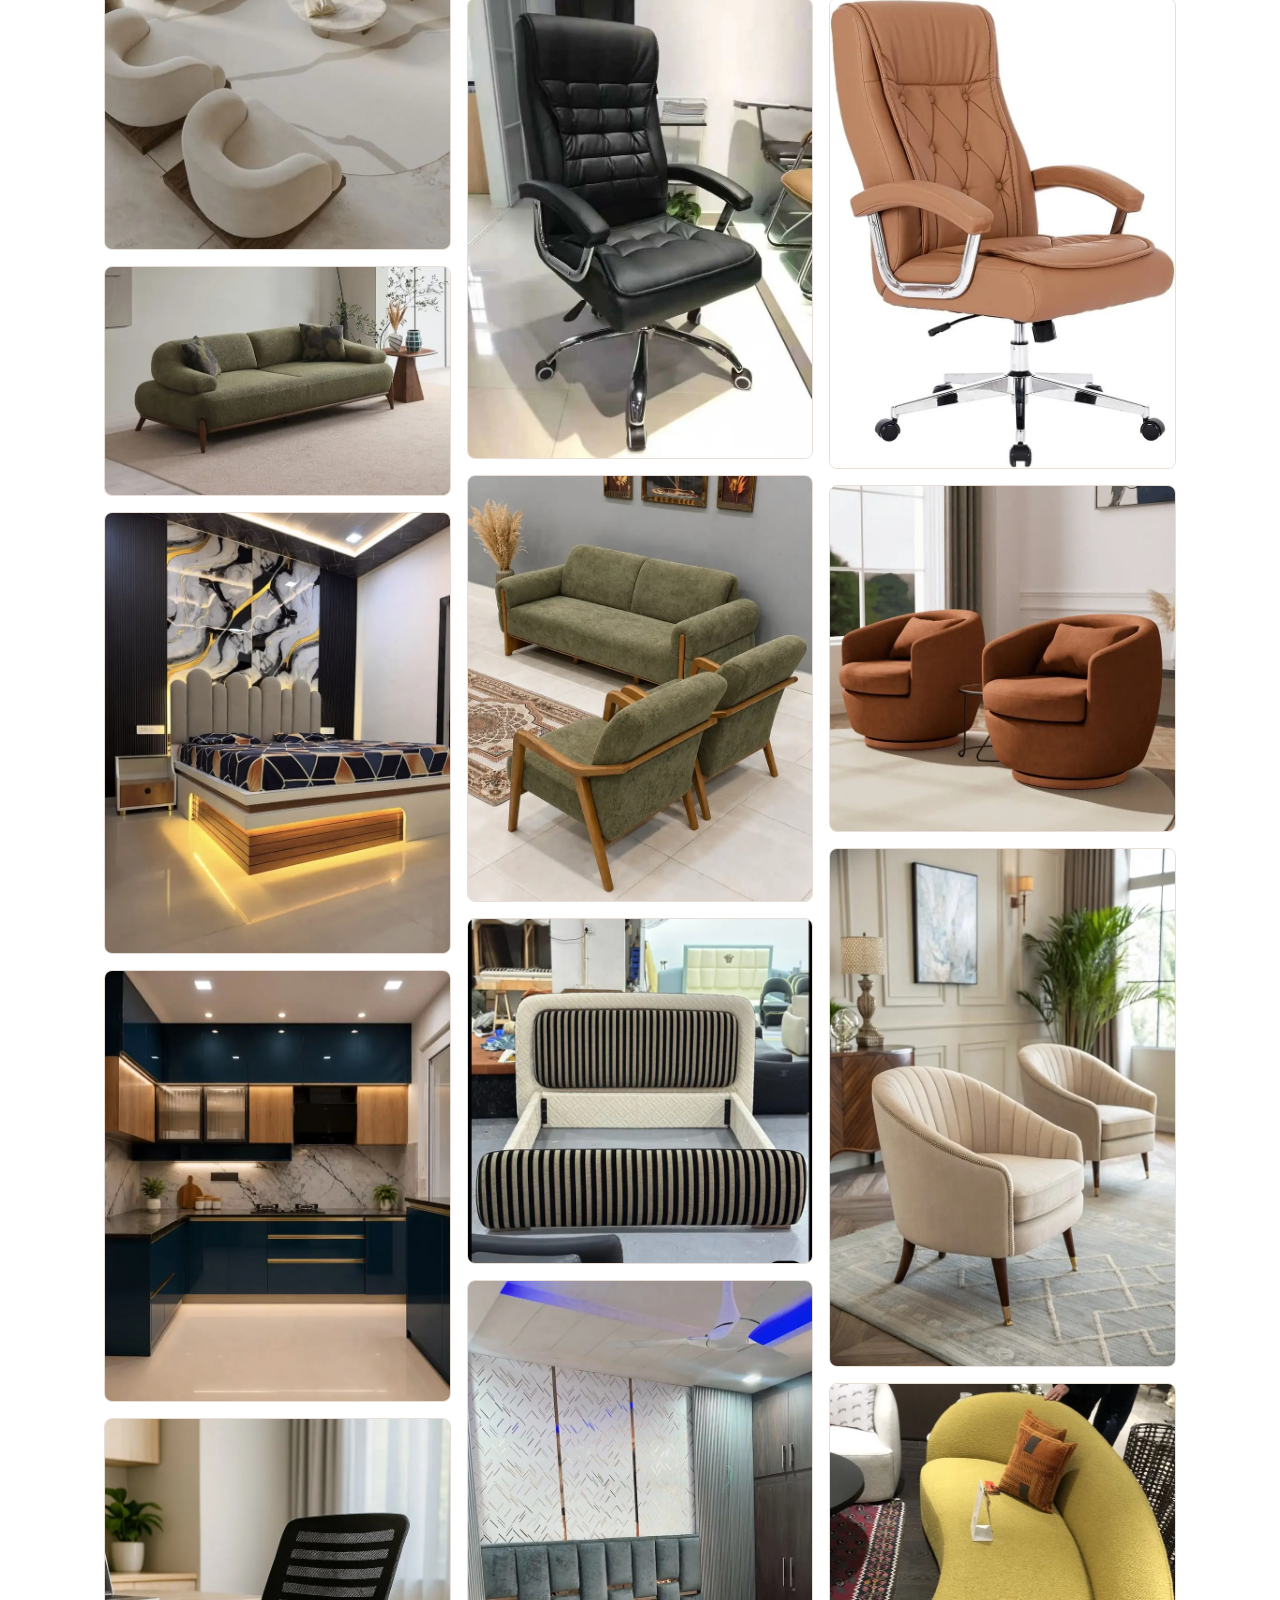
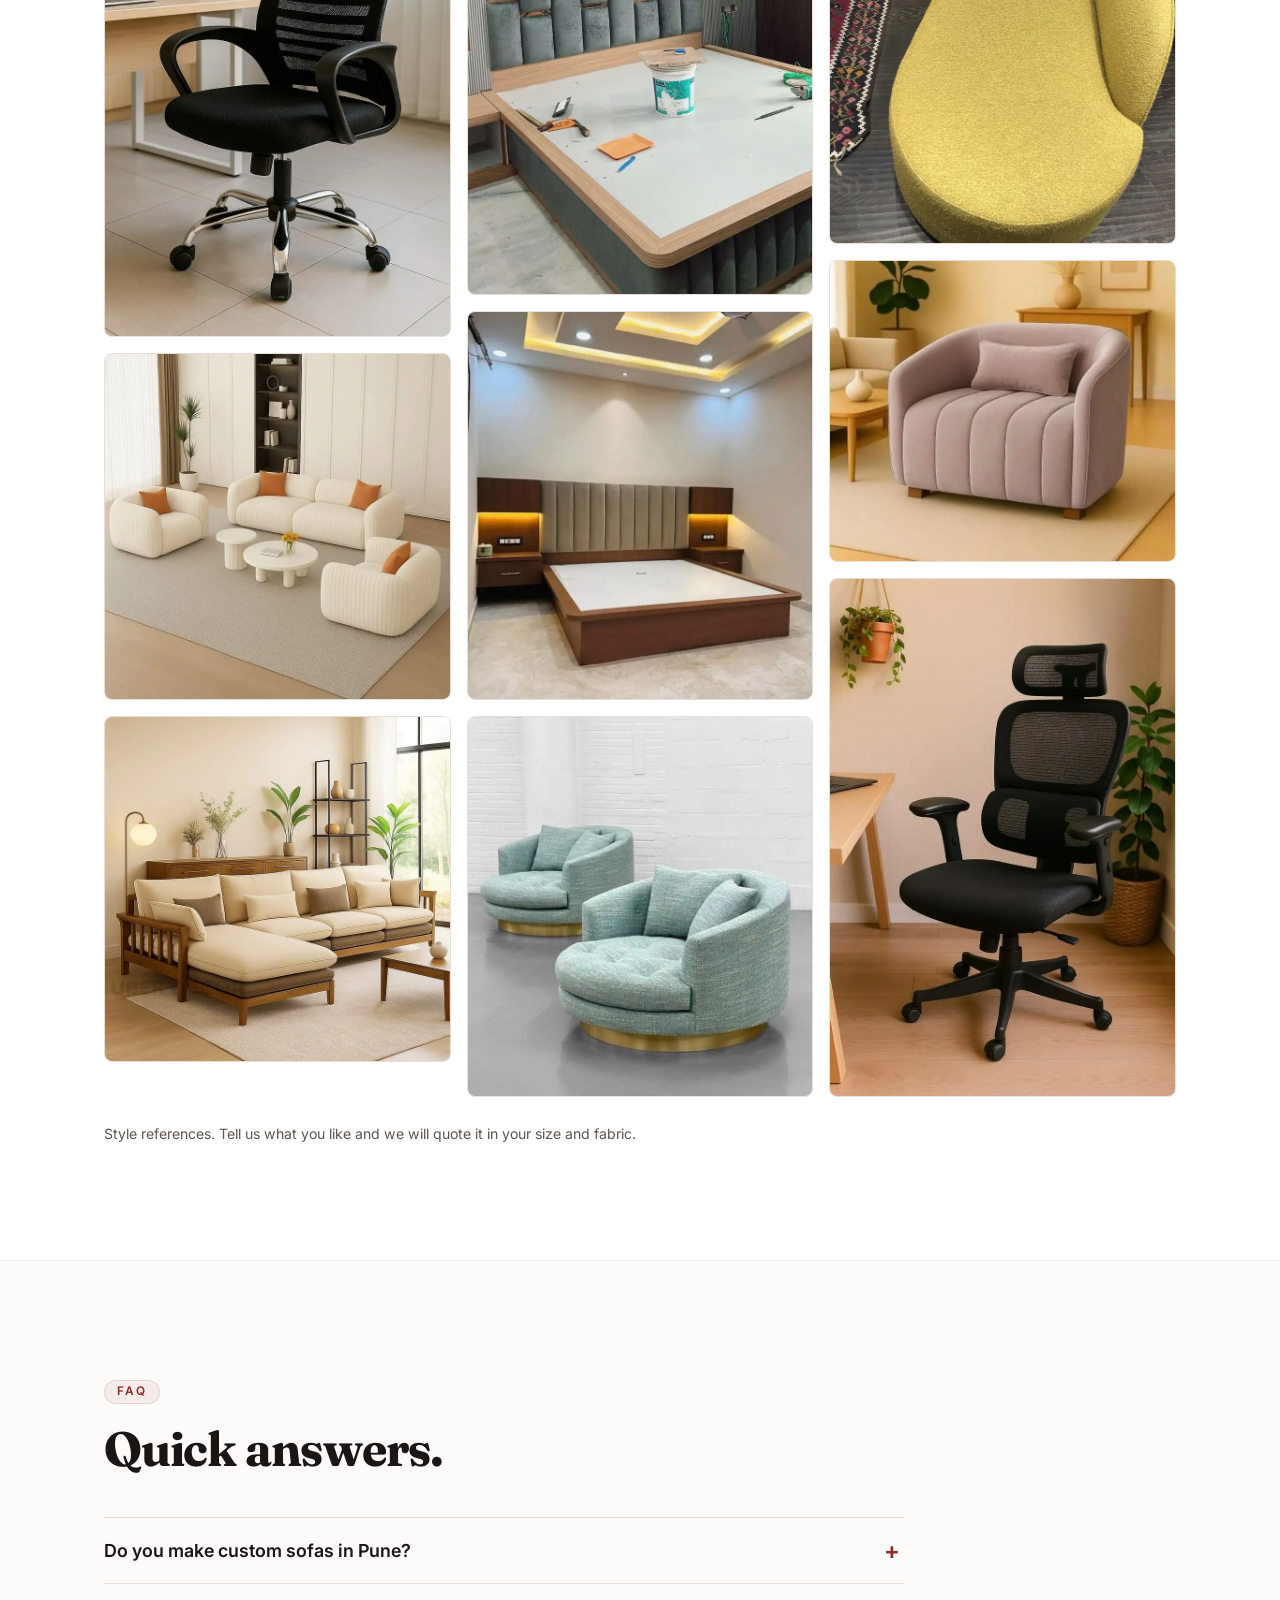
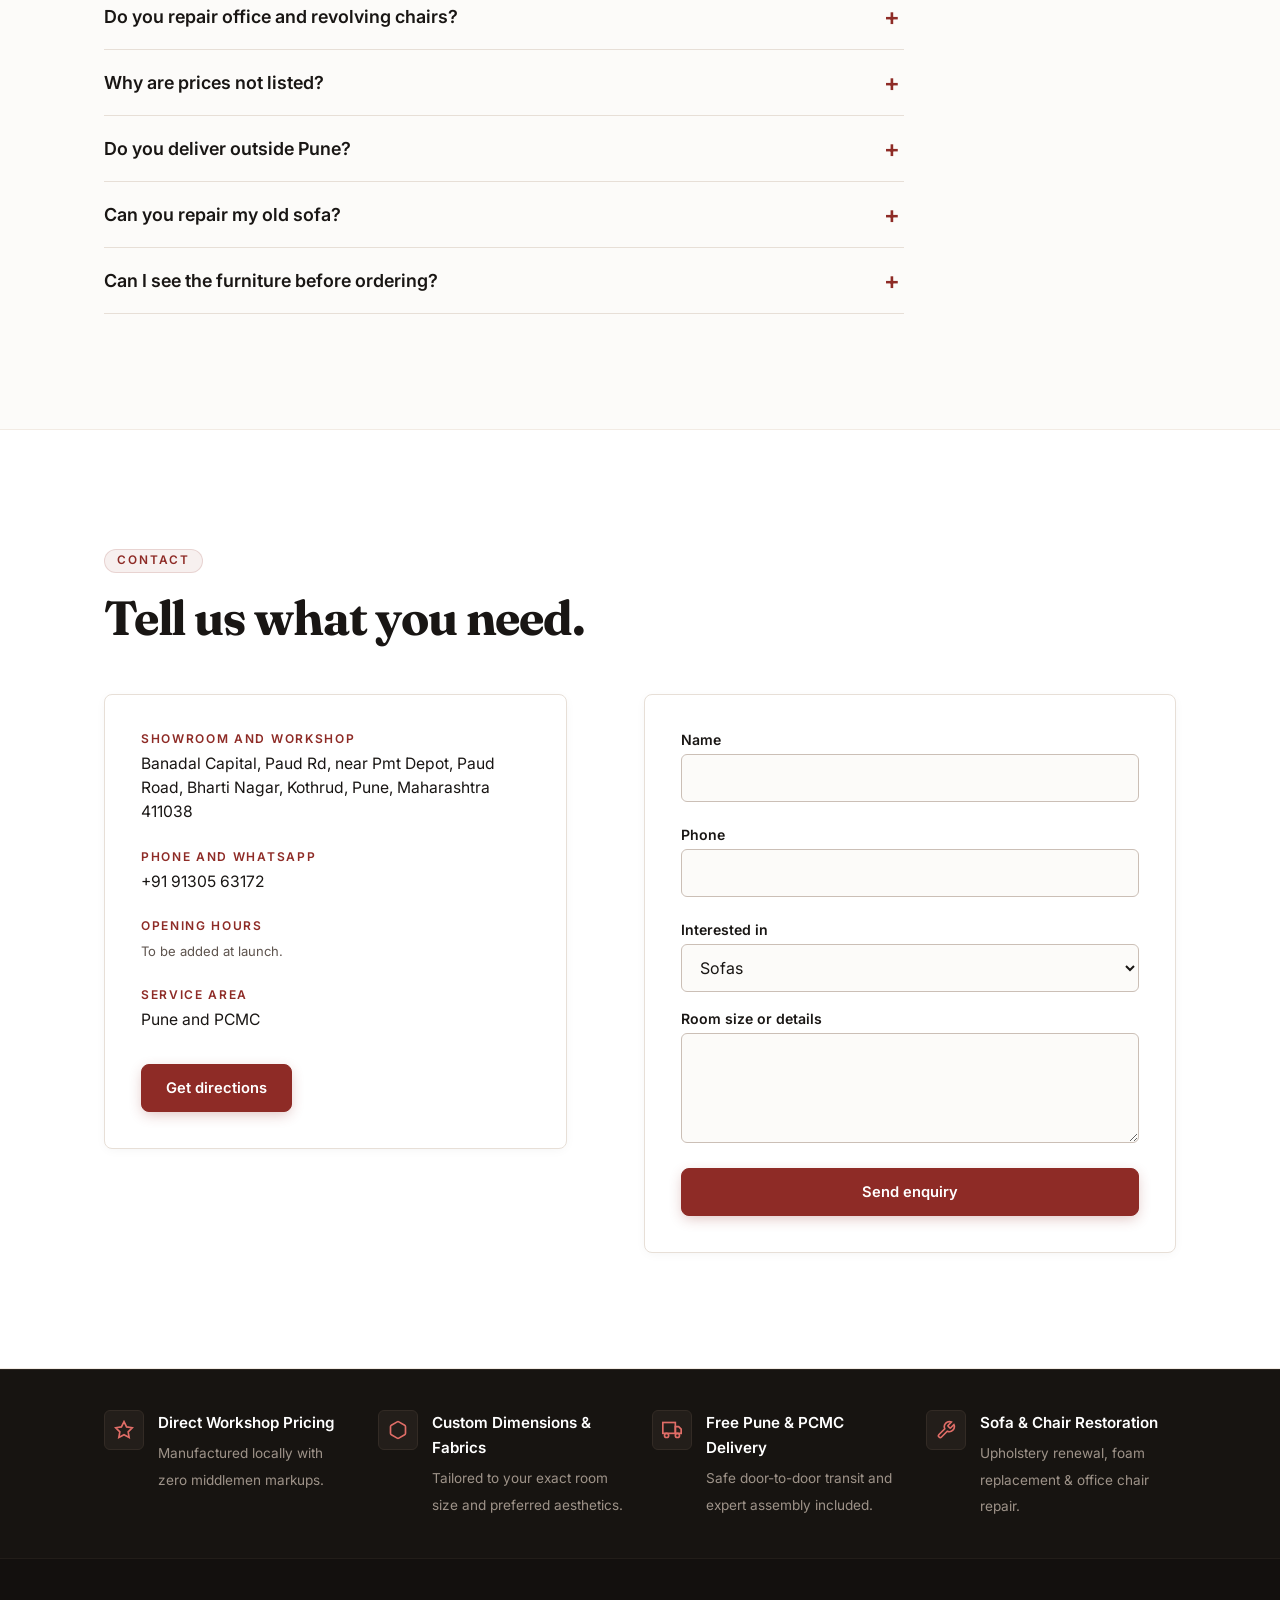
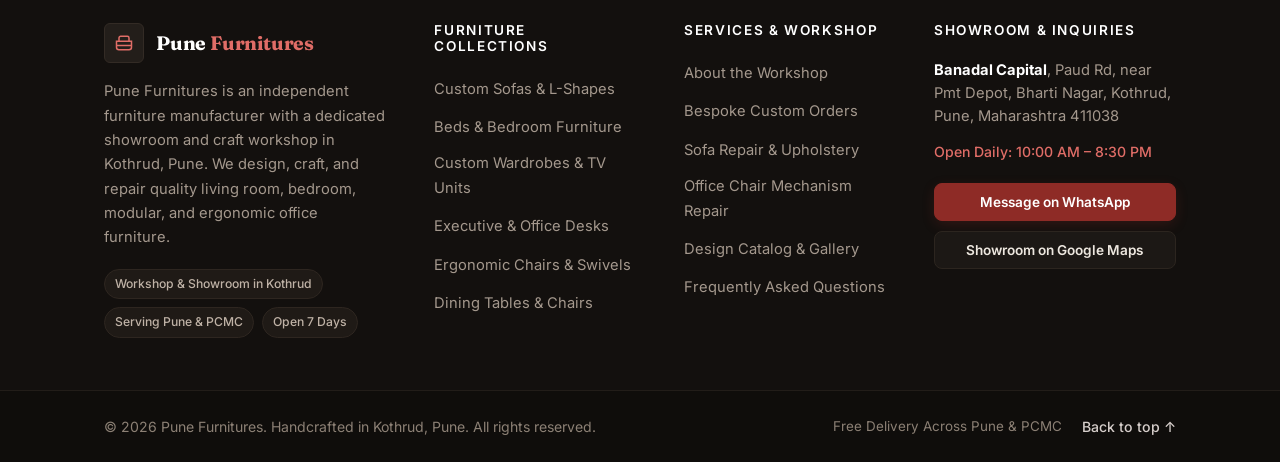
==== commit df39be34: "feat: add sliding image showcase behind hero text on homepage" ====
--- a/public_html/index.html
+++ b/public_html/index.html
@@ -75,7 +75,46 @@
 
 <main id="top">
 <section class="hero">
- <img class="hero-img" data-from="g13" alt="Curved cream sofa and armchairs in a bright living room" width="736" height="1308"><div class="hero-shade"></div>
+ <!-- Sliding Image Showcase behind Main Text -->
+ <div class="hero-slider" id="heroSlider" aria-label="Featured Furniture Collections" role="region">
+  <div class="hero-track" id="heroTrack">
+   <div class="hero-slide active" data-index="0">
+    <img src="images/hero-sofa.png" alt="Custom Handcrafted Modern Green Sofa Pune" width="900" height="600" fetchpriority="high">
+    <span class="slide-tag" data-en="Custom Luxury Sofas" data-hi="कस्टम लक्ज़री सोफा">Custom Luxury Sofas</span>
+   </div>
+   <div class="hero-slide" data-index="1">
+    <img src="images/hero-luxury-bed.png" alt="Designer Ambient Floating Bed with Marble Headboard" width="900" height="600" loading="lazy">
+    <span class="slide-tag" data-en="Designer Master Beds" data-hi="डिज़ाइनर मास्टर बेड">Designer Master Beds</span>
+   </div>
+   <div class="hero-slide" data-index="2">
+    <img src="images/hero-office.jpg" alt="Executive Office Workstations & Ergonomic Chairs" width="900" height="600" loading="lazy">
+    <span class="slide-tag" data-en="Executive Office Workstations" data-hi="एग्ज़ीक्यूटिव ऑफिस फर्नीचर">Executive Office Workstations</span>
+   </div>
+   <div class="hero-slide" data-index="3">
+    <img src="images/hero-chair.png" alt="Modern Revolving Swivel Lounge Chair" width="900" height="600" loading="lazy">
+    <span class="slide-tag" data-en="Living Room Swivel Chairs" data-hi="लिविंग रूम स्विवल चेयर">Living Room Swivel Chairs</span>
+   </div>
+   <div class="hero-slide" data-index="4">
+    <img src="images/hero-kids-bed.png" alt="Custom Themed Playful Bed Design" width="900" height="600" loading="lazy">
+    <span class="slide-tag" data-en="Custom Bed Designs" data-hi="कस्टम बेड डिज़ाइन">Custom Bed Designs</span>
+   </div>
+  </div>
+
+  <!-- Slide Navigation Controls -->
+  <div class="hero-slider-nav">
+   <button class="slider-btn prev" id="sliderPrev" type="button" aria-label="Previous slide">‹</button>
+   <div class="slider-dots" id="sliderDots" role="tablist" aria-label="Slide indicators">
+    <button class="slider-dot active" role="tab" aria-selected="true" aria-label="Slide 1: Sofas" data-idx="0"></button>
+    <button class="slider-dot" role="tab" aria-selected="false" aria-label="Slide 2: Master Bed" data-idx="1"></button>
+    <button class="slider-dot" role="tab" aria-selected="false" aria-label="Slide 3: Office" data-idx="2"></button>
+    <button class="slider-dot" role="tab" aria-selected="false" aria-label="Slide 4: Swivel Chair" data-idx="3"></button>
+    <button class="slider-dot" role="tab" aria-selected="false" aria-label="Slide 5: Themed Bed" data-idx="4"></button>
+   </div>
+   <button class="slider-btn next" id="sliderNext" type="button" aria-label="Next slide">›</button>
+  </div>
+ </div>
+
+ <div class="hero-shade"></div>
  <div class="wrap">
   <span class="eyebrow" data-en="Sofa and furniture manufacturer in Pune · Kothrud, West Pune" data-hi="पुणे में सोफा और फर्नीचर निर्माता · कोथरूड, वेस्ट पुणे">Sofa and furniture manufacturer in Pune · Kothrud, West Pune</span>
   <h1 data-en="Made in Pune. <em>Built bold.</em>" data-hi="पुणे में बना। <em>दमदार बना।</em>">Made in Pune. <em>Built bold.</em></h1>
@@ -404,6 +443,115 @@
 lb.onclick=e=>{if(e.target===lb)lb.close()};
 lb.addEventListener("keydown",e=>{if(e.key==="ArrowLeft")show(cur-1);if(e.key==="ArrowRight")show(cur+1)});
 links();
+initHeroSlider();
+
+/* Hero Slider Logic */
+function initHeroSlider() {
+  const slides = $$('.hero-slide');
+  const dots = $$('.slider-dot');
+  const prevBtn = $('#sliderPrev');
+  const nextBtn = $('#sliderNext');
+  const slider = $('#heroSlider');
+  if (!slides.length) return;
+
+  let current = 0;
+  let isAnimating = false;
+  let autoTimer = null;
+  const count = slides.length;
+
+  function goTo(target, direction = 1) {
+    if (isAnimating || target === current) return;
+    isAnimating = true;
+
+    const fromSlide = slides[current];
+    const toSlide = slides[target];
+
+    // Prepare incoming slide position
+    toSlide.style.transition = 'none';
+    toSlide.style.transform = direction > 0 ? 'translateX(100%)' : 'translateX(-100%)';
+    toSlide.style.opacity = '0';
+    toSlide.offsetHeight; // trigger reflow
+
+    // Animate slides
+    toSlide.style.transition = 'transform 0.85s cubic-bezier(0.16, 1, 0.3, 1), opacity 0.85s ease';
+    fromSlide.style.transition = 'transform 0.85s cubic-bezier(0.16, 1, 0.3, 1), opacity 0.85s ease';
+
+    toSlide.style.transform = 'translateX(0)';
+    toSlide.style.opacity = '1';
+
+    fromSlide.style.transform = direction > 0 ? 'translateX(-100%)' : 'translateX(100%)';
+    fromSlide.style.opacity = '0';
+
+    slides.forEach((s, idx) => {
+      s.classList.toggle('active', idx === target);
+    });
+
+    dots.forEach((d, idx) => {
+      const isActive = idx === target;
+      d.classList.toggle('active', isActive);
+      d.setAttribute('aria-selected', isActive ? 'true' : 'false');
+    });
+
+    current = target;
+
+    setTimeout(() => {
+      isAnimating = false;
+    }, 850);
+  }
+
+  function nextSlide() {
+    const nextIdx = (current + 1) % count;
+    goTo(nextIdx, 1);
+  }
+
+  function prevSlide() {
+    const prevIdx = (current - 1 + count) % count;
+    goTo(prevIdx, -1);
+  }
+
+  function startAuto() {
+    stopAuto();
+    autoTimer = setInterval(nextSlide, 4500);
+  }
+
+  function stopAuto() {
+    if (autoTimer) clearInterval(autoTimer);
+  }
+
+  if (nextBtn) nextBtn.onclick = () => { nextSlide(); startAuto(); };
+  if (prevBtn) prevBtn.onclick = () => { prevSlide(); startAuto(); };
+
+  dots.forEach((dot, idx) => {
+    dot.onclick = () => {
+      if (idx !== current) {
+        goTo(idx, idx > current ? 1 : -1);
+        startAuto();
+      }
+    };
+  });
+
+  if (slider) {
+    slider.addEventListener('mouseenter', stopAuto);
+    slider.addEventListener('mouseleave', startAuto);
+
+    let startX = 0;
+    slider.addEventListener('touchstart', e => {
+      startX = e.changedTouches[0].clientX;
+      stopAuto();
+    }, { passive: true });
+
+    slider.addEventListener('touchend', e => {
+      const diff = e.changedTouches[0].clientX - startX;
+      if (Math.abs(diff) > 40) {
+        if (diff < 0) nextSlide(); else prevSlide();
+      }
+      startAuto();
+    }, { passive: true });
+  }
+
+  startAuto();
+}
+
 </script>
 </body>
 </html>
--- a/public_html/styles.css
+++ b/public_html/styles.css
@@ -583,7 +583,7 @@
 }
 
 /* ==========================================================================
-   HERO SECTION
+   HERO SLIDER (BEHIND MAIN TEXT)
    ========================================================================== */
 .hero {
   min-height: 100svh;
@@ -603,46 +603,181 @@
     radial-gradient(60% 50% at 80% 25%, var(--accent-subtle), transparent 75%),
     linear-gradient(180deg, transparent 0%, rgba(var(--sh), 0.4) 100%);
   pointer-events: none;
-}
-
-.hero .wrap {
-  position: relative;
   z-index: 2;
 }
 
-.hero h1 em {
-  font-style: normal;
-  color: var(--at);
-}
-
-.hero-img {
+.hero-slider {
   position: absolute;
   top: 0;
   right: 0;
-  width: min(58%, 840px);
+  width: min(64%, 960px);
+  height: 100%;
+  overflow: hidden;
+  z-index: 1;
+}
+
+@media (max-width: 960px) {
+  .hero-slider {
+    width: 100%;
+    opacity: 0.82;
+  }
+}
+
+.hero-track {
+  position: relative;
+  width: 100%;
+  height: 100%;
+}
+
+.hero-slide {
+  position: absolute;
+  inset: 0;
+  width: 100%;
+  height: 100%;
+  opacity: 0;
+  transform: translateX(100%);
+  transition: transform 0.85s cubic-bezier(0.16, 1, 0.3, 1), opacity 0.85s ease;
+  pointer-events: none;
+  will-change: transform, opacity;
+}
+
+.hero-slide.active {
+  opacity: 1;
+  transform: translateX(0);
+  pointer-events: auto;
+  z-index: 2;
+}
+
+.hero-slide.to-left {
+  opacity: 0;
+  transform: translateX(-100%);
+  z-index: 1;
+}
+
+.hero-slide.to-right {
+  opacity: 0;
+  transform: translateX(100%);
+  z-index: 1;
+}
+
+.hero-slide img {
+  width: 100%;
   height: 100%;
   object-fit: cover;
-  opacity: 0.92;
+  object-position: center;
   filter: saturate(1.05);
+}
+
+.slide-tag {
+  position: absolute;
+  bottom: 28px;
+  left: 28px;
+  background: rgba(var(--sh), 0.85);
+  backdrop-filter: blur(12px);
+  -webkit-backdrop-filter: blur(12px);
+  border: 1px solid var(--border);
+  color: var(--text);
+  font: 600 0.76rem var(--body);
+  letter-spacing: 0.08em;
+  text-transform: uppercase;
+  padding: 6px 14px;
+  border-radius: 99px;
+  box-shadow: 0 4px 16px rgba(0, 0, 0, 0.1);
+  pointer-events: none;
+  z-index: 4;
+}
+
+.hero-slider-nav {
+  position: absolute;
+  bottom: 24px;
+  right: 28px;
+  display: flex;
+  align-items: center;
+  gap: 10px;
+  z-index: 10;
+  background: rgba(var(--sh), 0.82);
+  backdrop-filter: blur(12px);
+  -webkit-backdrop-filter: blur(12px);
+  border: 1px solid var(--border);
+  padding: 6px 12px;
+  border-radius: 99px;
+  box-shadow: 0 4px 18px rgba(0, 0, 0, 0.12);
+}
+
+.slider-btn {
+  display: flex;
+  align-items: center;
+  justify-content: center;
+  width: 28px;
+  height: 28px;
+  border-radius: 50%;
+  border: 1px solid var(--border);
+  background: var(--surface);
+  color: var(--text);
+  font-size: 1.15rem;
+  line-height: 1;
+  cursor: pointer;
+  transition: all 0.2s;
+  padding: 0;
+}
+
+.slider-btn:hover {
+  background: var(--at);
+  border-color: var(--at);
+  color: #ffffff;
+  transform: scale(1.08);
+}
+
+.slider-dots {
+  display: flex;
+  align-items: center;
+  gap: 6px;
+}
+
+.slider-dot {
+  width: 8px;
+  height: 8px;
+  border-radius: 99px;
+  border: 0;
+  background: var(--bd2);
+  cursor: pointer;
+  transition: width 0.3s cubic-bezier(0.16, 1, 0.3, 1), background 0.3s;
+  padding: 0;
+}
+
+.slider-dot.active {
+  width: 22px;
+  background: var(--at);
 }
 
 .hero-shade {
   position: absolute;
   inset: 0;
   background: 
-    linear-gradient(90deg, var(--bg) 35%, rgba(var(--sh), 0.7) 68%, rgba(var(--sh), 0.15)),
-    linear-gradient(0deg, var(--bg) 0%, transparent 40%);
+    linear-gradient(90deg, var(--bg) 38%, rgba(var(--sh), 0.72) 68%, rgba(var(--sh), 0.18) 100%),
+    linear-gradient(0deg, var(--bg) 0%, transparent 45%);
   pointer-events: none;
+  z-index: 3;
 }
 
 @media (max-width: 960px) {
-  .hero-img {
-    width: 100%;
-    opacity: 0.35;
-  }
   .hero-shade {
-    background: linear-gradient(0deg, var(--bg) 30%, rgba(var(--sh), 0.85));
-  }
+    background: linear-gradient(0deg, var(--bg) 42%, rgba(var(--sh), 0.88) 88%);
+  }
+  .slide-tag {
+    bottom: auto;
+    top: 20px;
+    left: 20px;
+  }
+  .hero-slider-nav {
+    bottom: 16px;
+    right: 16px;
+  }
+}
+
+.hero .wrap {
+  position: relative;
+  z-index: 5;
 }
 
 .hero .addr {
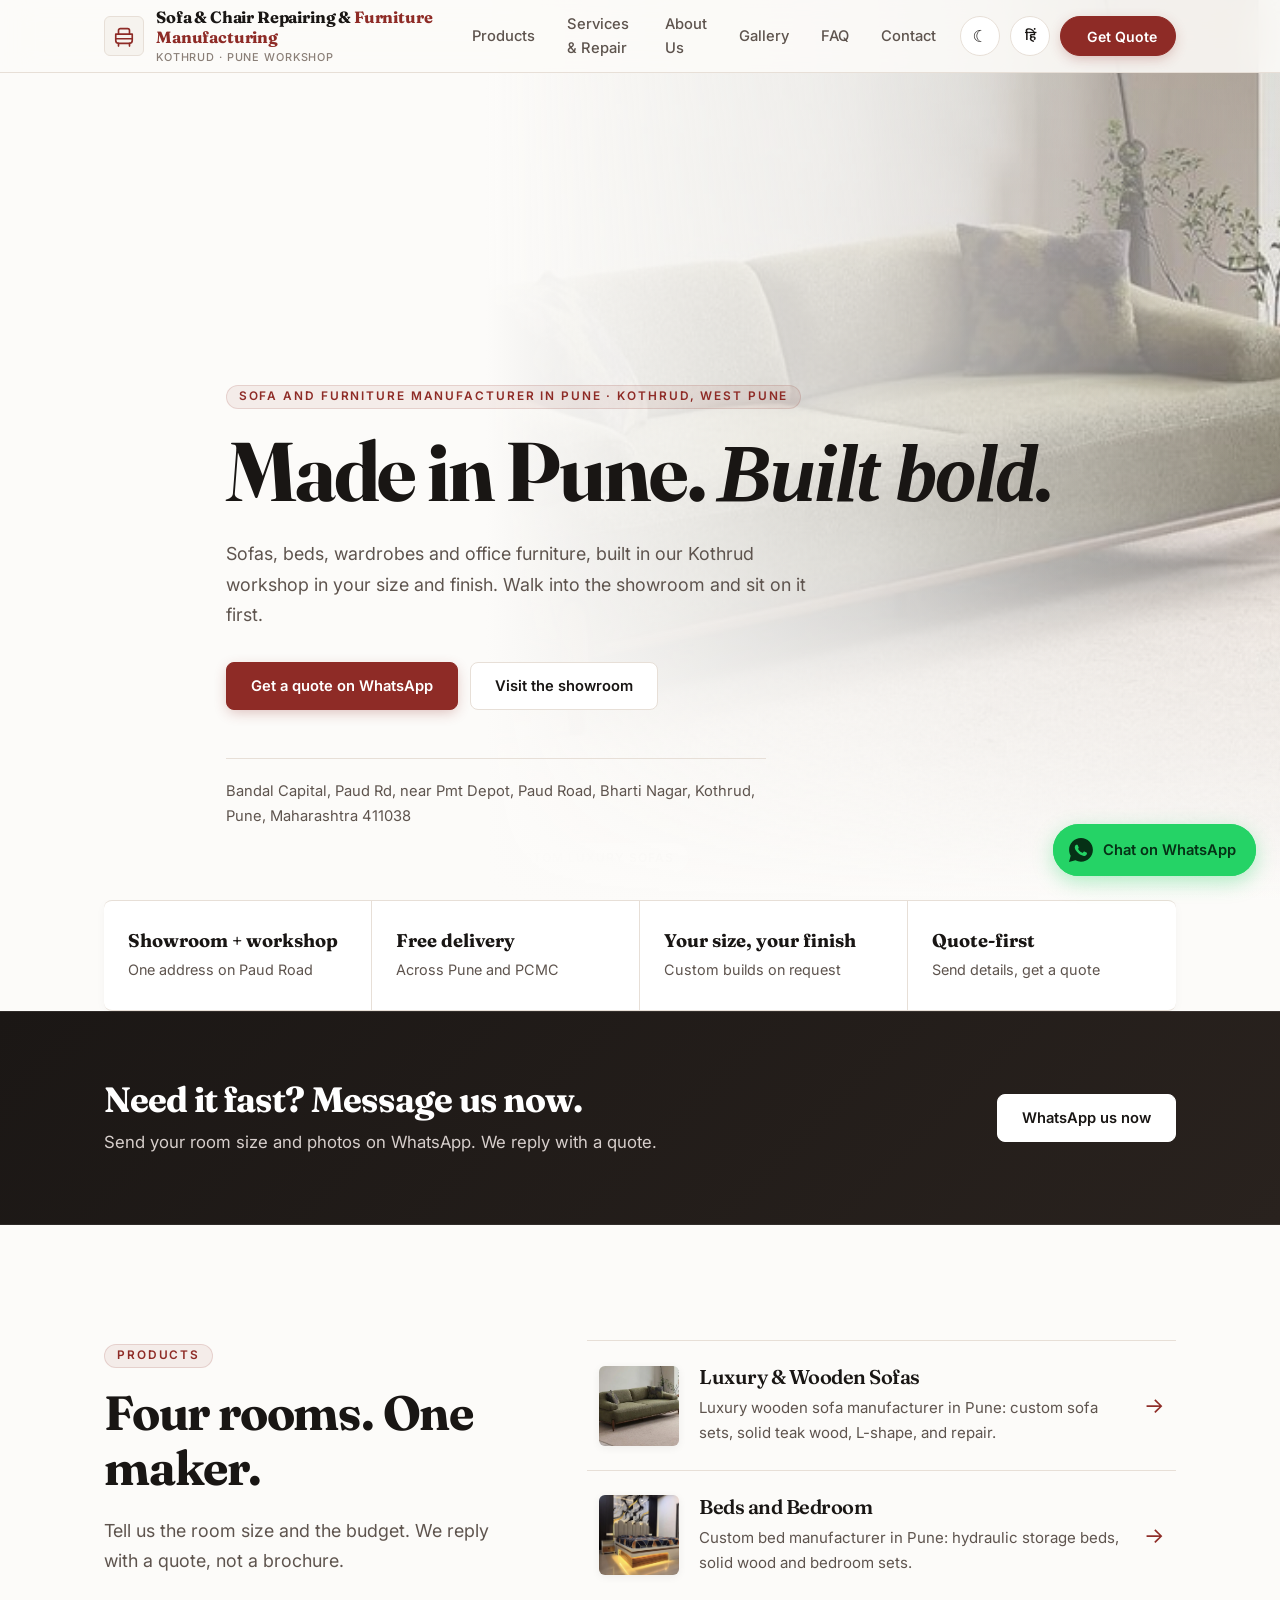
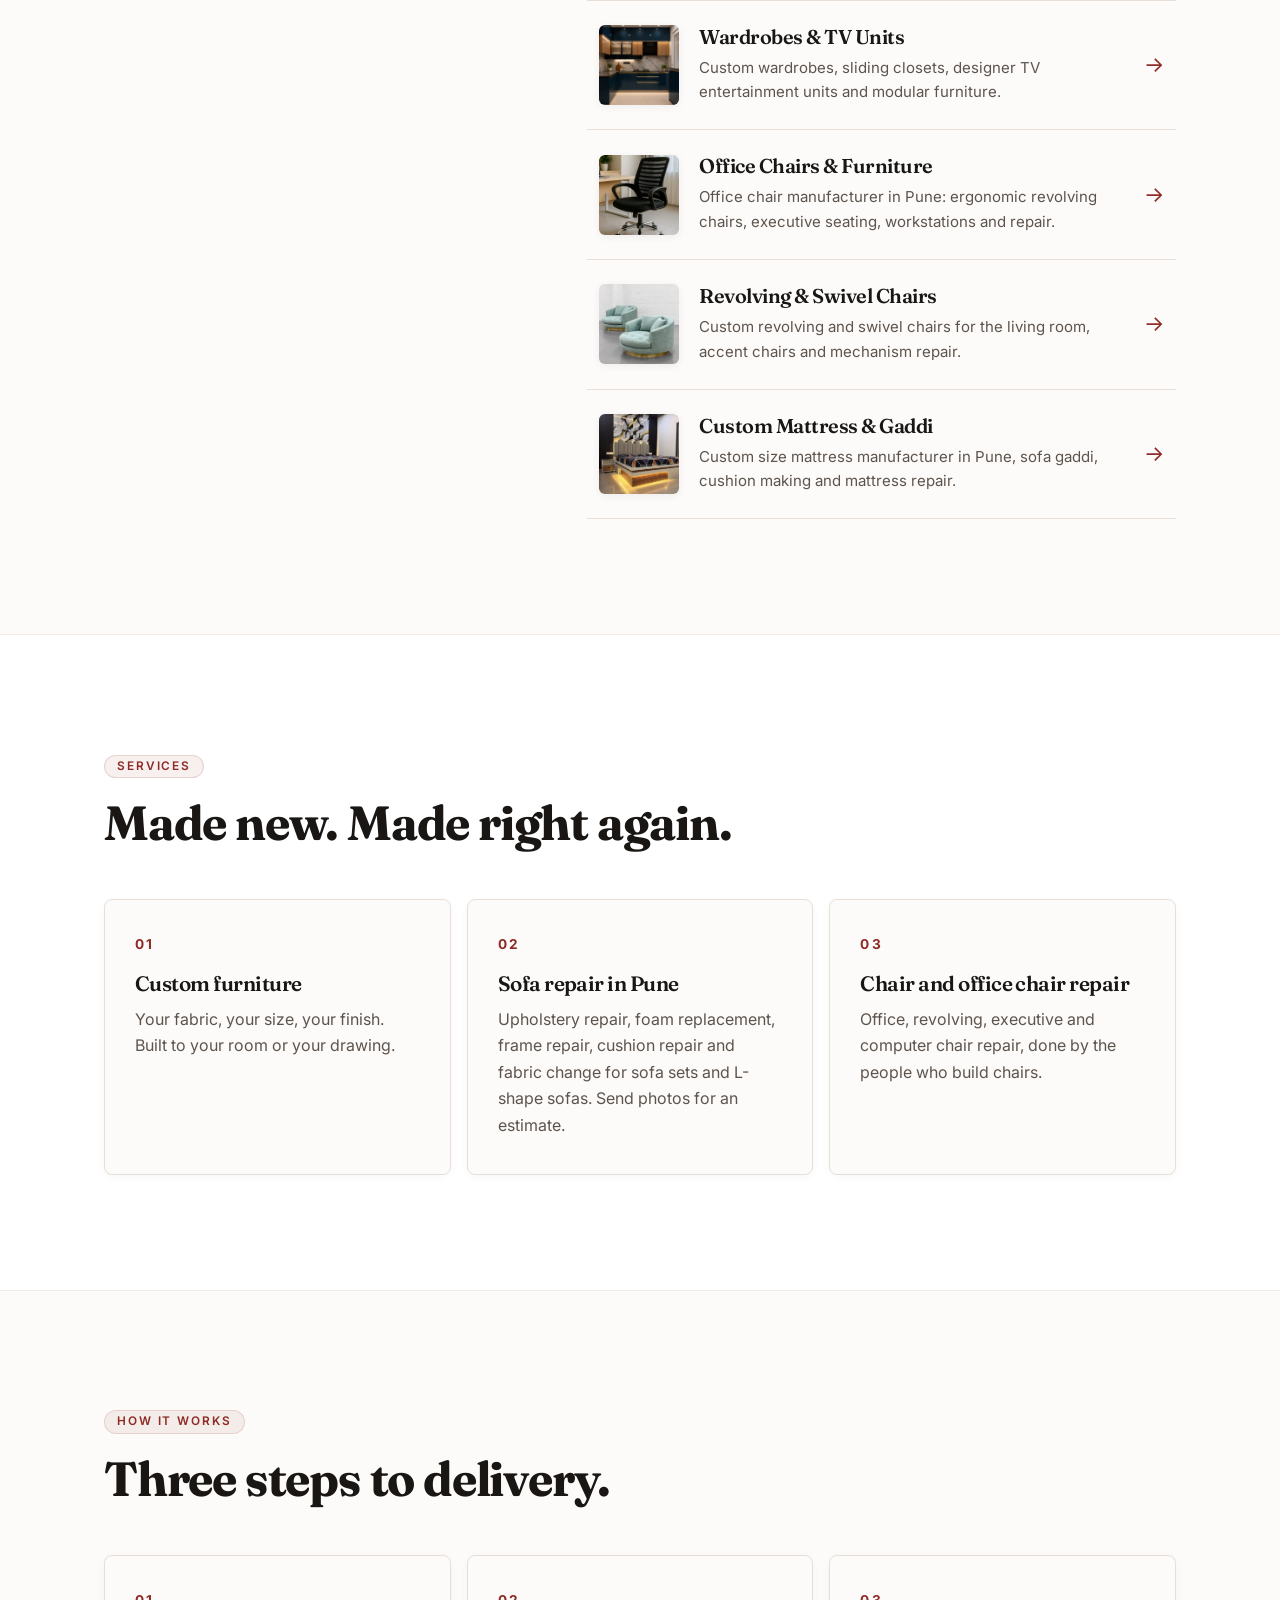
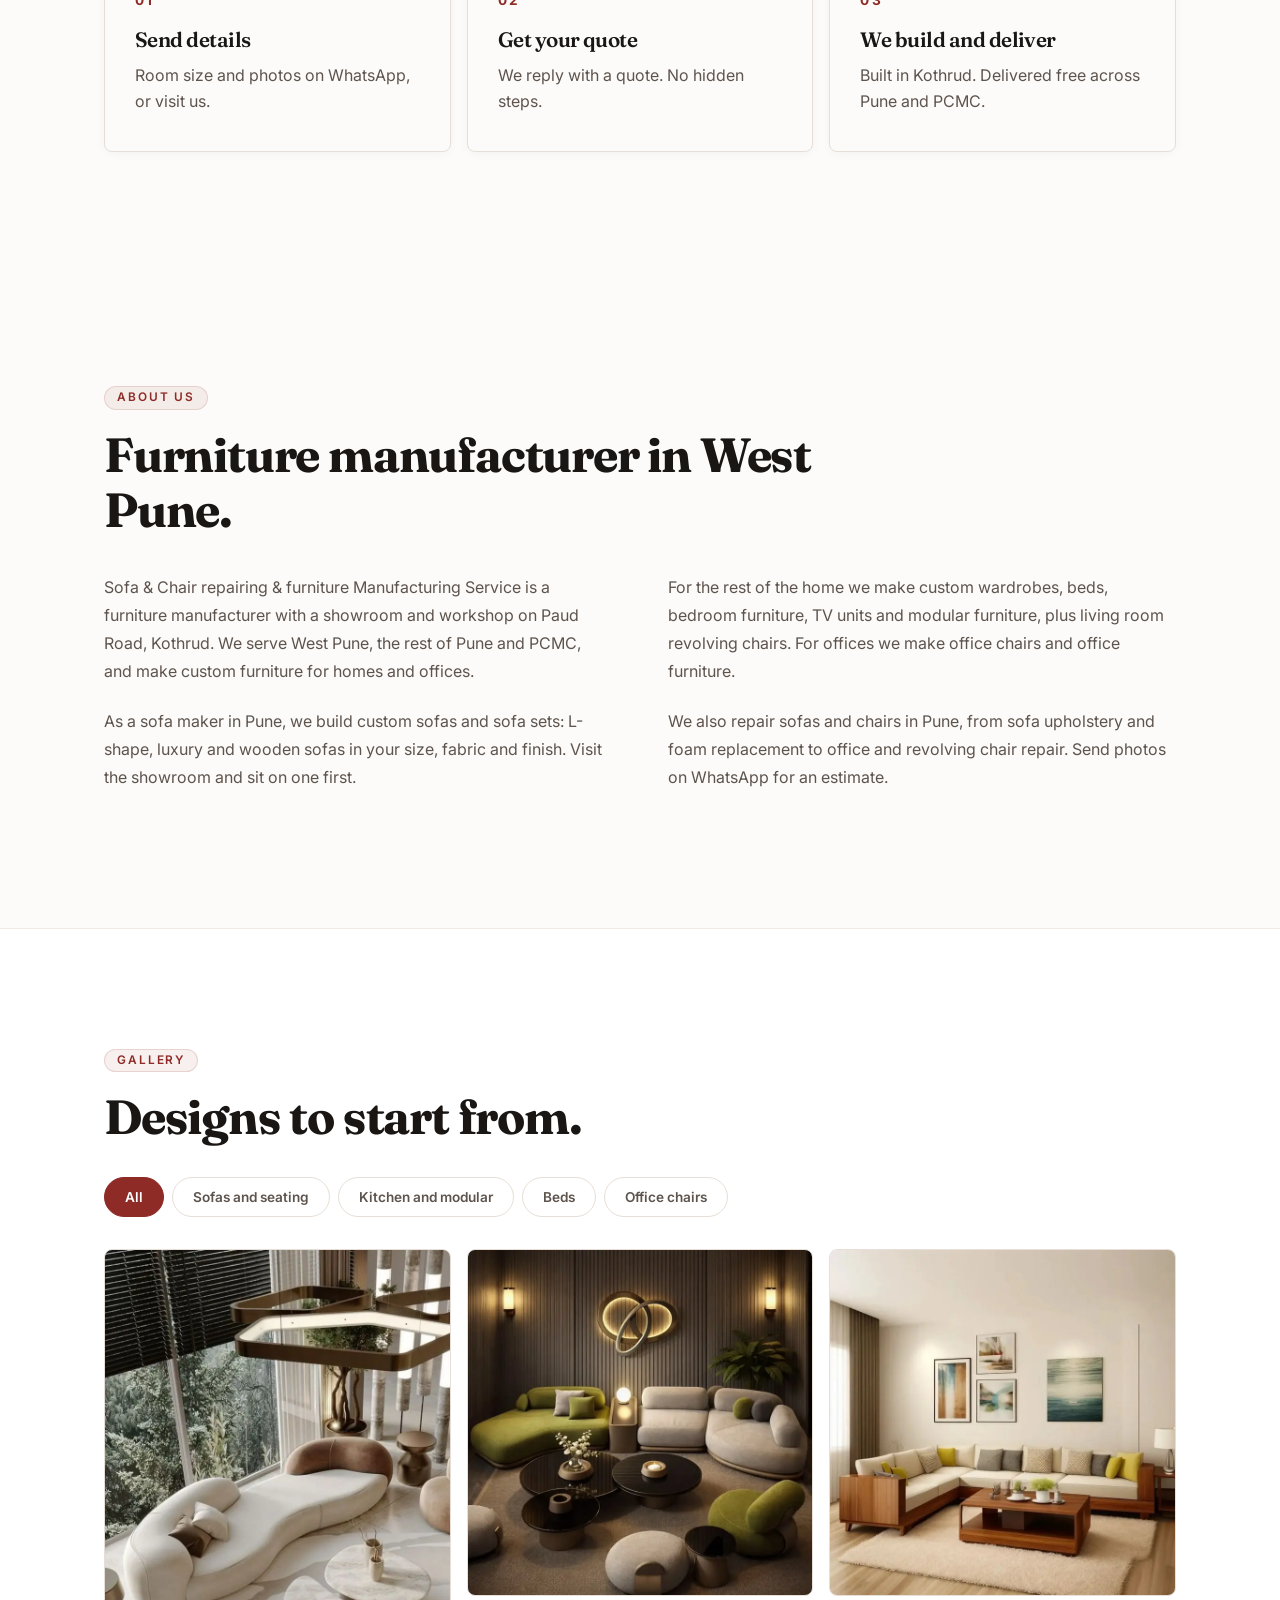
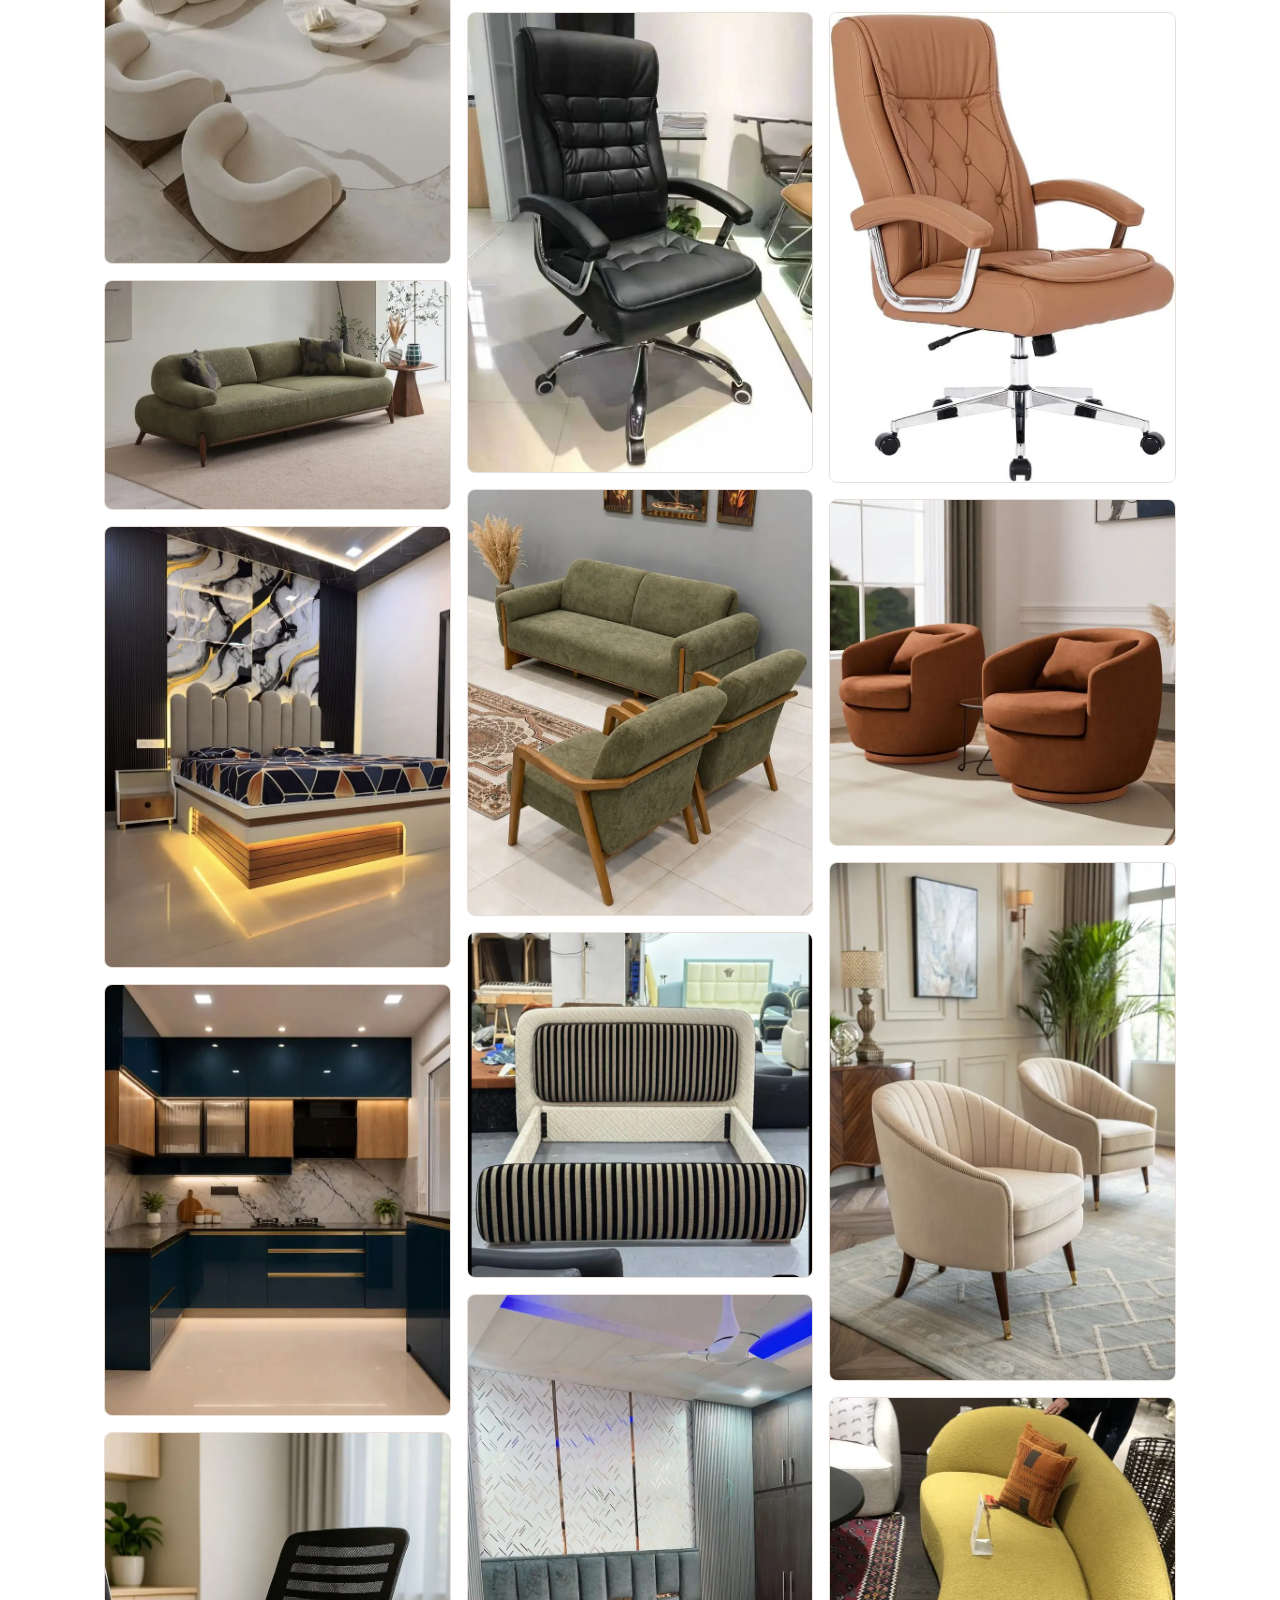
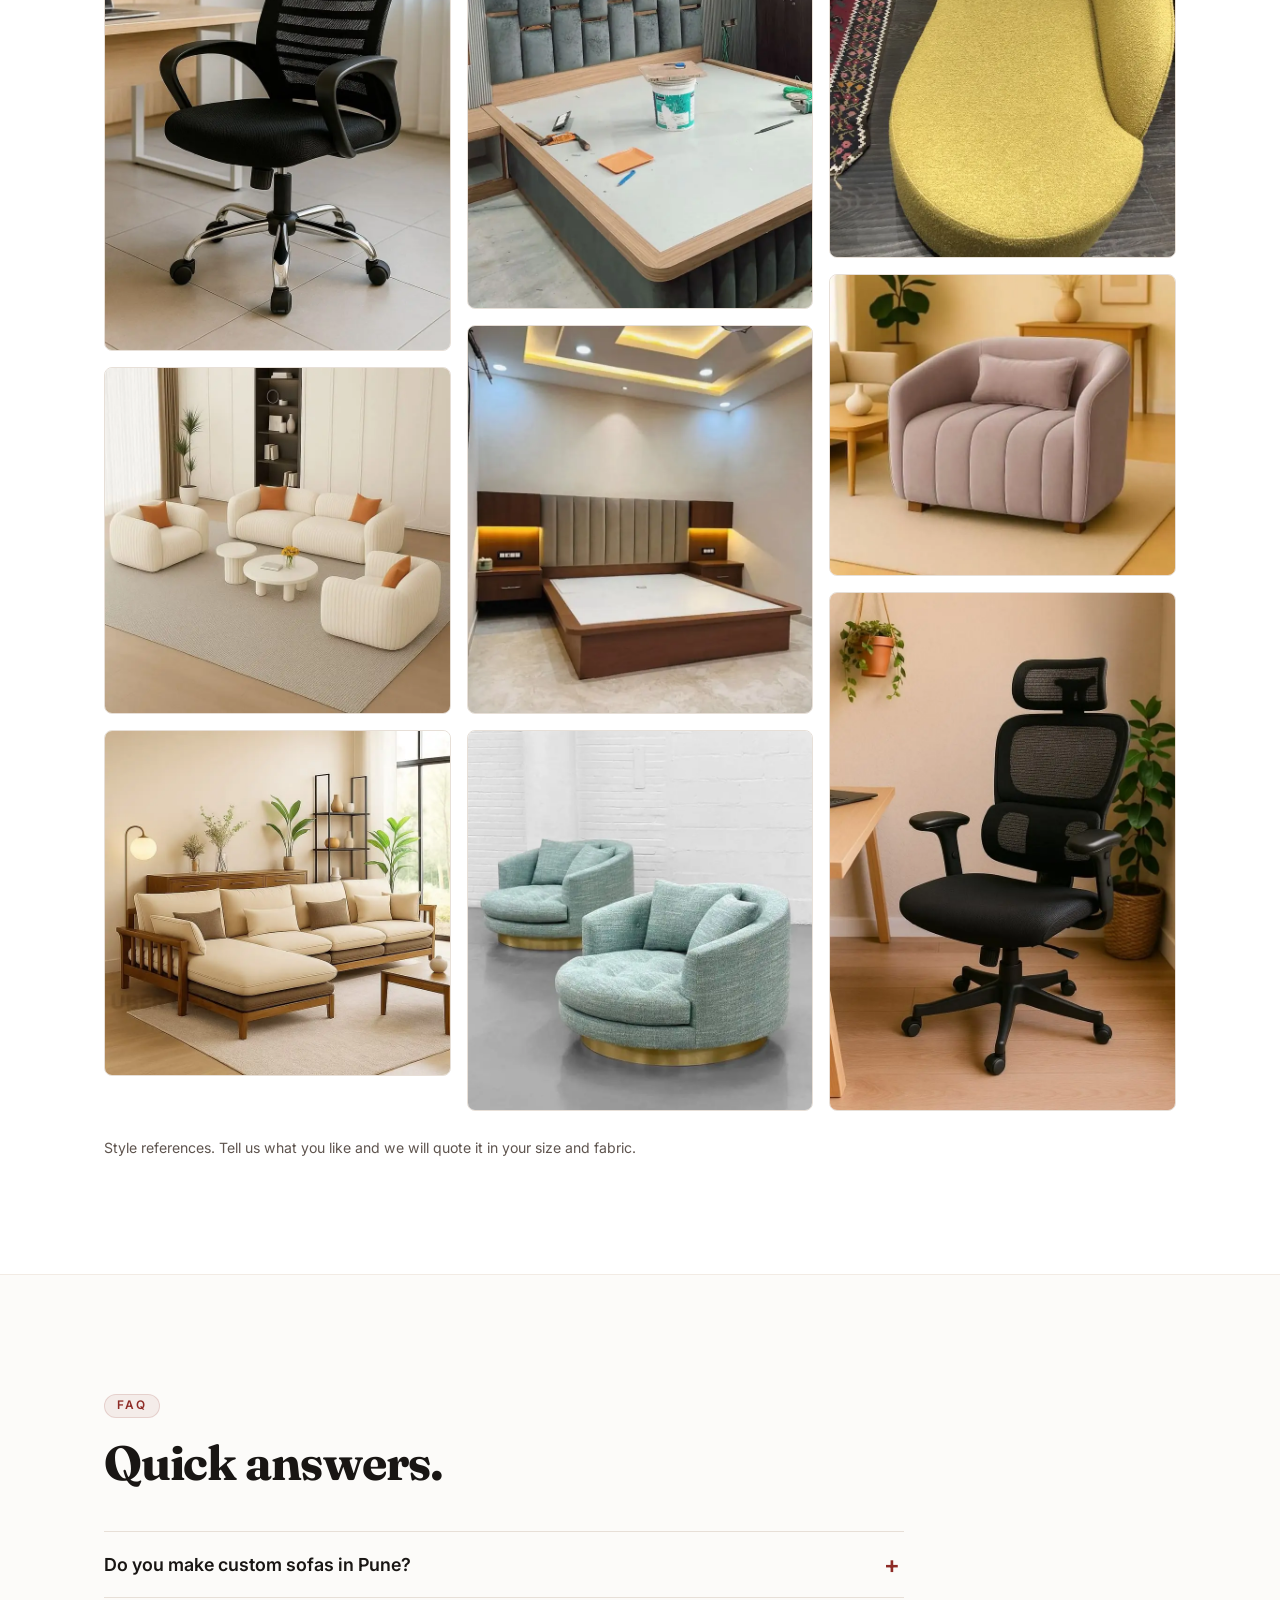
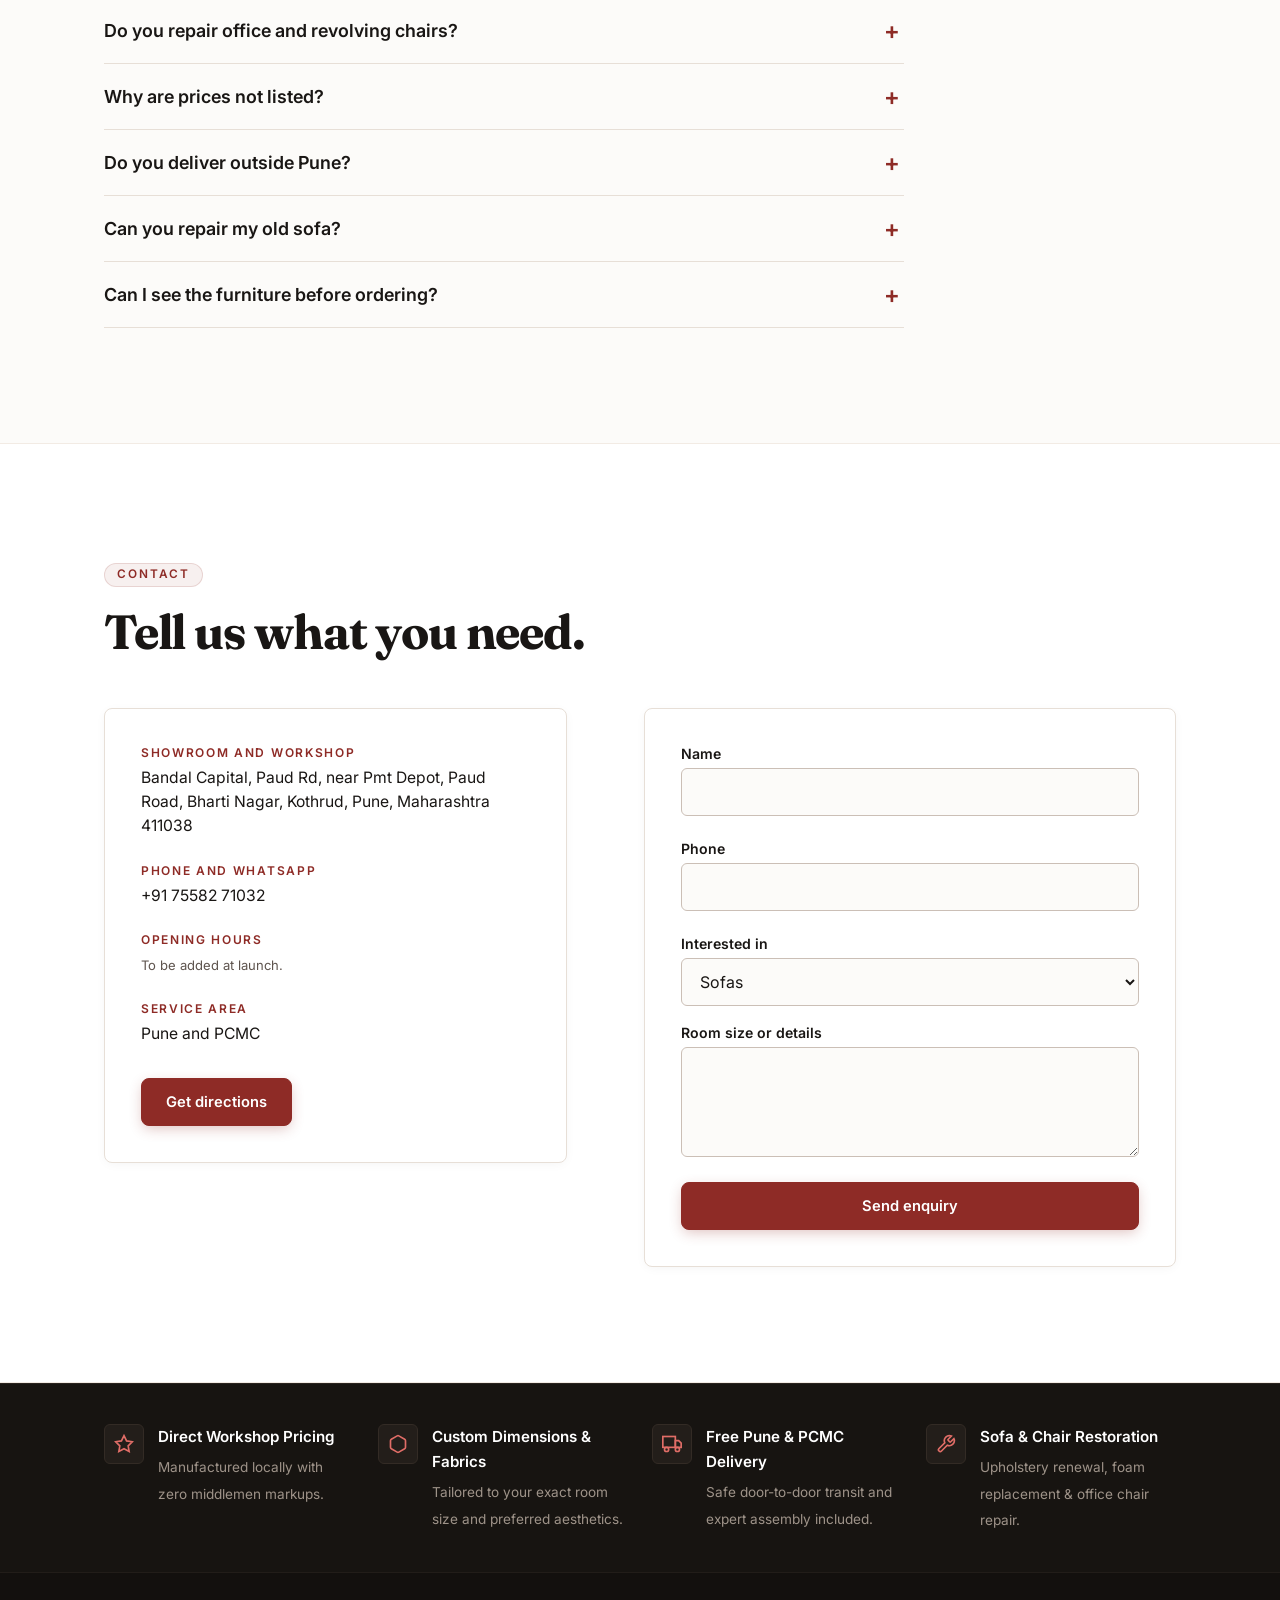
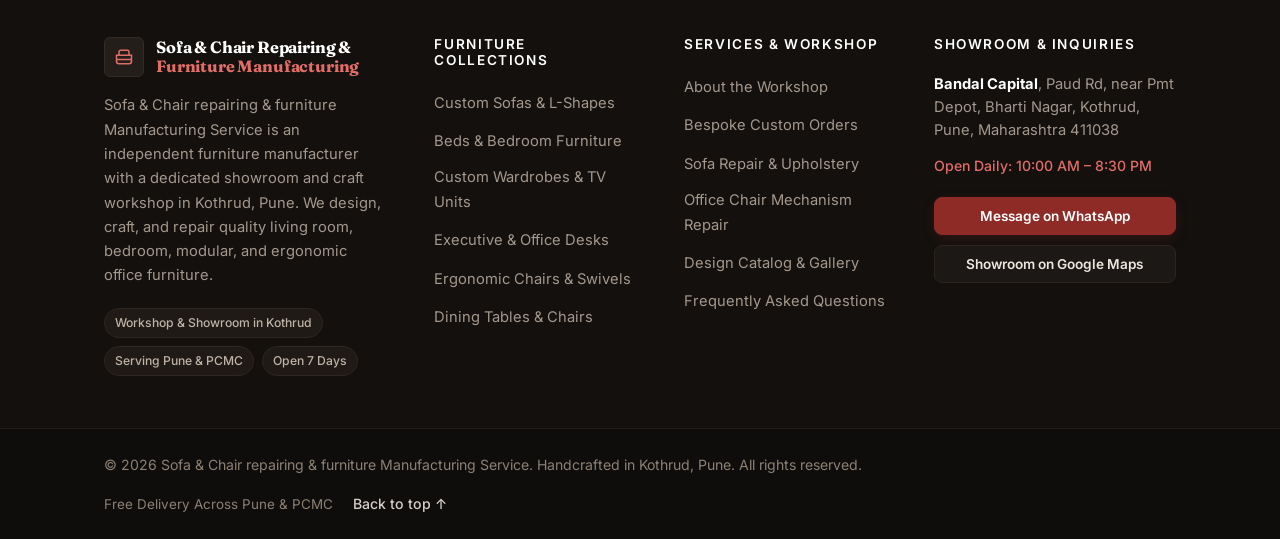
==== commit 6305acf3: "feat: update address to Bandal Capital, phone to 07558271032, and brand name to Sofa & Chair repairi" ====
--- a/public_html/index.html
+++ b/public_html/index.html
@@ -4,24 +4,24 @@
 <meta charset="utf-8">
 <script>try{var t=localStorage.getItem("pf_theme");if(t==="dark")document.documentElement.dataset.theme=t}catch(e){}</script>
 <meta name="viewport" content="width=device-width, initial-scale=1, viewport-fit=cover">
-<title>Sofa & Furniture Manufacturer in Pune | Pune Furnitures, Kothrud</title>
+<title>Sofa & Furniture Manufacturer in Pune | Sofa & Chair repairing & furniture Manufacturing Service, Kothrud</title>
 <meta name="description" content="Custom sofa, wardrobe, bed and office chair manufacturer in Pune. Sofa and chair repair. Showroom on Paud Road, Kothrud. Free delivery across Pune and PCMC.">
 <link rel="canonical" href="https://www.example.com/">
 <meta property="og:type" content="website">
-<meta property="og:title" content="Sofa & Furniture Manufacturer in Pune | Pune Furnitures">
+<meta property="og:title" content="Sofa & Furniture Manufacturer in Pune | Sofa & Chair repairing & furniture Manufacturing Service">
 <meta property="og:description" content="Custom sofas, beds, wardrobes and office furniture from our Kothrud workshop. Free delivery across Pune and PCMC.">
 <meta name="twitter:card" content="summary">
 <meta name="theme-color" content="#c8102e">
 <link rel="preconnect" href="https://fonts.googleapis.com">
 <link rel="preconnect" href="https://fonts.gstatic.com" crossorigin>
 <link href="https://fonts.googleapis.com/css2?family=Fraunces:opsz,wght@9..144,500;9..144,700&family=Inter:wght@400;500;600&family=Noto+Sans+Devanagari:wght@400;600;700&display=swap" rel="stylesheet">
-<script type="application/ld+json">{"@context": "https://schema.org", "@type": "FurnitureStore", "name": "Pune Furnitures", "description": "Furniture manufacturer in West Pune with a walk-in showroom and workshop in Kothrud. Custom sofas, wardrobes, beds, TV units, modular and office furniture, chairs, and sofa and chair repair.", "address": {"@type": "PostalAddress", "streetAddress": "Banadal Capital, Paud Rd, near Pmt Depot, Paud Road, Bharti Nagar, Kothrud", "addressLocality": "Pune", "addressRegion": "Maharashtra", "postalCode": "411038", "addressCountry": "IN"}, "areaServed": ["Pune", "West Pune", "Pimpri-Chinchwad"], "hasOfferCatalog": {"@type": "OfferCatalog", "name": "Furniture and repair", "itemListElement": [{"@type": "Offer", "itemOffered": {"@type": "Service", "name": "Custom sofas and sofa sets"}}, {"@type": "Offer", "itemOffered": {"@type": "Service", "name": "L-shape, luxury and wooden sofas"}}, {"@type": "Offer", "itemOffered": {"@type": "Service", "name": "Wardrobes"}}, {"@type": "Offer", "itemOffered": {"@type": "Service", "name": "Beds and bedroom furniture"}}, {"@type": "Offer", "itemOffered": {"@type": "Service", "name": "TV units"}}, {"@type": "Offer", "itemOffered": {"@type": "Service", "name": "Modular furniture"}}, {"@type": "Offer", "itemOffered": {"@type": "Service", "name": "Revolving and living room chairs"}}, {"@type": "Offer", "itemOffered": {"@type": "Service", "name": "Office chairs and office furniture"}}, {"@type": "Offer", "itemOffered": {"@type": "Service", "name": "Sofa repair"}}, {"@type": "Offer", "itemOffered": {"@type": "Service", "name": "Chair and office chair repair"}}]}}</script>
+<script type="application/ld+json">{"@context": "https://schema.org", "@type": "FurnitureStore", "name": "Sofa & Chair repairing & furniture Manufacturing Service", "description": "Furniture manufacturer in West Pune with a walk-in showroom and workshop in Kothrud. Custom sofas, wardrobes, beds, TV units, modular and office furniture, chairs, and sofa and chair repair.", "address": {"@type": "PostalAddress", "streetAddress": "Bandal Capital, Paud Rd, near Pmt Depot, Paud Road, Bharti Nagar, Kothrud", "addressLocality": "Pune", "addressRegion": "Maharashtra", "postalCode": "411038", "addressCountry": "IN"}, "areaServed": ["Pune", "West Pune", "Pimpri-Chinchwad"], "hasOfferCatalog": {"@type": "OfferCatalog", "name": "Furniture and repair", "itemListElement": [{"@type": "Offer", "itemOffered": {"@type": "Service", "name": "Custom sofas and sofa sets"}}, {"@type": "Offer", "itemOffered": {"@type": "Service", "name": "L-shape, luxury and wooden sofas"}}, {"@type": "Offer", "itemOffered": {"@type": "Service", "name": "Wardrobes"}}, {"@type": "Offer", "itemOffered": {"@type": "Service", "name": "Beds and bedroom furniture"}}, {"@type": "Offer", "itemOffered": {"@type": "Service", "name": "TV units"}}, {"@type": "Offer", "itemOffered": {"@type": "Service", "name": "Modular furniture"}}, {"@type": "Offer", "itemOffered": {"@type": "Service", "name": "Revolving and living room chairs"}}, {"@type": "Offer", "itemOffered": {"@type": "Service", "name": "Office chairs and office furniture"}}, {"@type": "Offer", "itemOffered": {"@type": "Service", "name": "Sofa repair"}}, {"@type": "Offer", "itemOffered": {"@type": "Service", "name": "Chair and office chair repair"}}]}}</script>
 <link rel="stylesheet" href="styles.css">
 </head>
 <body>
 <header id="header">
  <div class="wrap header-wrap">
-  <a href="#top" class="logo" aria-label="Pune Furnitures">
+  <a href="#top" class="logo" aria-label="Sofa &amp; Chair repairing &amp; furniture Manufacturing Service">
    <span class="logo-mark">
     <svg width="22" height="22" viewBox="0 0 24 24" fill="none" stroke="currentColor" stroke-width="1.8" stroke-linecap="round" stroke-linejoin="round">
      <path d="M3 10h18v7a3 3 0 0 1-3 3H6a3 3 0 0 1-3-3v-7z"></path>
@@ -32,7 +32,7 @@
     </svg>
    </span>
    <div class="logo-text">
-    <span class="brand-name">Pune <strong>Furnitures</strong></span>
+    <span class="brand-name">Sofa &amp; Chair Repairing &amp; <strong>Furniture Manufacturing</strong></span>
     <span class="brand-tagline" data-en="Kothrud · Pune Workshop" data-hi="कोथरूड · पुणे वर्कशॉप">Kothrud · Pune Workshop</span>
    </div>
   </a>
@@ -48,7 +48,7 @@
    <div class="mobile-nav-footer">
     <div class="mobile-contact-card">
      <span class="mob-card-label" data-en="Showroom & Workshop" data-hi="शोरूम व वर्कशॉप">Showroom & Workshop</span>
-     <p class="mob-card-addr">Banadal Capital, Paud Rd, near PMT Depot, Kothrud, Pune</p>
+     <p class="mob-card-addr">Bandal Capital, Paud Rd, near PMT Depot, Kothrud, Pune</p>
      <div class="mob-card-btns">
       <a class="btn primary btn-sm" data-wa href="#contact" data-en="WhatsApp Quote" data-hi="व्हाट्सऐप कोट">WhatsApp Quote</a>
       <a class="btn ghost btn-sm" data-call href="#contact" data-en="Call Now" data-hi="कॉल करें">Call Now</a>
@@ -59,7 +59,7 @@
   <div class="tools">
    <button class="theme-pill" id="theme" type="button" aria-label="Switch to dark mode" title="Toggle Theme">☾</button>
    <button class="lang-pill" id="lang" type="button" aria-label="Switch language to Hindi" title="Change Language">हिं</button>
-   <a class="btn primary nav-cta hide-m" data-wa href="#contact" data-en="Get Quote" data-hi="कोट पाएँ">
+   <a class="btn primary nav-cta" data-wa href="#contact" data-en="Get Quote" data-hi="कोट पाएँ">
     <svg class="cta-wa-icon" viewBox="0 0 24 24" aria-hidden="true"><path d="M12 0C5.4 0 .1 5.3.1 11.9c0 2.1.6 4.1 1.6 5.9L0 24l6.4-1.7a11.9 11.9 0 0 0 5.6 1.4c6.6 0 11.9-5.3 11.9-11.9C23.9 5.3 18.6 0 12 0zm5.6 16.6c-.2.7-1.4 1.3-1.9 1.3-.5.1-1.1.1-3.6-.9-3-1.2-4.9-4.3-5.1-4.5-.1-.2-1.2-1.6-1.2-3s.8-2.1 1-2.4c.3-.3.6-.3.8-.3h.6c.2 0 .4 0 .6.5l.9 2.2c.1.2.1.4 0 .5l-.4.6c-.2.2-.3.3-.1.6.2.3.8 1.3 1.7 2.1 1.1 1 2.1 1.3 2.4 1.5.3.1.5.1.6-.1l.9-1.1c.2-.3.4-.2.6-.1l2 1c.3.1.5.2.5.3.1.2.1.8-.1 1.5z"/></svg>
     <span>Get Quote</span>
    </a>
@@ -123,7 +123,7 @@
    <a class="btn primary" data-wa href="#contact" data-en="Get a quote on WhatsApp" data-hi="व्हाट्सऐप पर कोट पाएँ">Get a quote on WhatsApp</a>
    <a class="btn ghost" data-dir href="#contact" data-en="Visit the showroom" data-hi="शोरूम आइए">Visit the showroom</a>
   </div>
-  <p class="addr" data-en="Banadal Capital, Paud Rd, near Pmt Depot, Paud Road, Bharti Nagar, Kothrud, Pune, Maharashtra 411038" data-hi="Banadal Capital, Paud Rd, near Pmt Depot, Paud Road, Bharti Nagar, Kothrud, Pune, Maharashtra 411038">Banadal Capital, Paud Rd, near Pmt Depot, Paud Road, Bharti Nagar, Kothrud, Pune, Maharashtra 411038</p>
+  <p class="addr" data-en="Bandal Capital, Paud Rd, near Pmt Depot, Paud Road, Bharti Nagar, Kothrud, Pune, Maharashtra 411038" data-hi="Bandal Capital, Paud Rd, near Pmt Depot, Paud Road, Bharti Nagar, Kothrud, Pune, Maharashtra 411038">Bandal Capital, Paud Rd, near Pmt Depot, Paud Road, Bharti Nagar, Kothrud, Pune, Maharashtra 411038</p>
  </div>
 </section>
 
@@ -190,7 +190,7 @@
   <span class="eyebrow" data-en="About us" data-hi="हमारे बारे में">About us</span>
   <h2 data-en="Furniture manufacturer in West Pune." data-hi="वेस्ट पुणे में फर्नीचर निर्माता।">Furniture manufacturer in West Pune.</h2>
   <div class="seo rv">
-   <p data-en="Pune Furnitures is a furniture manufacturer with a showroom and workshop on Paud Road, Kothrud. We serve West Pune, the rest of Pune and PCMC, and make custom furniture for homes and offices." data-hi="Pune Furnitures पौड रोड, कोथरूड में शोरूम और वर्कशॉप वाला फर्नीचर निर्माता है। हम वेस्ट पुणे, पूरे पुणे और PCMC में घरों और ऑफिस के लिए कस्टम फर्नीचर बनाते हैं।">Pune Furnitures is a furniture manufacturer with a showroom and workshop on Paud Road, Kothrud. We serve West Pune, the rest of Pune and PCMC, and make custom furniture for homes and offices.</p>
+   <p data-en="Sofa & Chair repairing & furniture Manufacturing Service is a furniture manufacturer with a showroom and workshop on Paud Road, Kothrud. We serve West Pune, the rest of Pune and PCMC, and make custom furniture for homes and offices." data-hi="Sofa & Chair repairing & furniture Manufacturing Service पौड रोड, कोथरूड में शोरूम और वर्कशॉप वाला फर्नीचर निर्माता है। हम वेस्ट पुणे, पूरे पुणे और PCMC में घरों और ऑफिस के लिए कस्टम फर्नीचर बनाते हैं।">Sofa & Chair repairing & furniture Manufacturing Service is a furniture manufacturer with a showroom and workshop on Paud Road, Kothrud. We serve West Pune, the rest of Pune and PCMC, and make custom furniture for homes and offices.</p>
    <p data-en="As a sofa maker in Pune, we build custom sofas and sofa sets: L-shape, luxury and wooden sofas in your size, fabric and finish. Visit the showroom and sit on one first." data-hi="पुणे में सोफा बनाने वाले के रूप में हम कस्टम सोफा और सोफा सेट बनाते हैं: L-शेप, लक्ज़री और लकड़ी के सोफा, आपके साइज़, कपड़े और फ़िनिश में। शोरूम आकर पहले बैठकर देखिए।">As a sofa maker in Pune, we build custom sofas and sofa sets: L-shape, luxury and wooden sofas in your size, fabric and finish. Visit the showroom and sit on one first.</p>
    <p data-en="For the rest of the home we make custom wardrobes, beds, bedroom furniture, TV units and modular furniture, plus living room revolving chairs. For offices we make office chairs and office furniture." data-hi="घर के बाकी हिस्सों के लिए हम कस्टम वॉर्डरोब, बेड, बेडरूम फर्नीचर, टीवी यूनिट, मॉड्यूलर फर्नीचर और लिविंग रूम रिवॉल्विंग चेयर बनाते हैं। ऑफिस के लिए ऑफिस चेयर और ऑफिस फर्नीचर।">For the rest of the home we make custom wardrobes, beds, bedroom furniture, TV units and modular furniture, plus living room revolving chairs. For offices we make office chairs and office furniture.</p>
    <p data-en="We also repair sofas and chairs in Pune, from sofa upholstery and foam replacement to office and revolving chair repair. Send photos on WhatsApp for an estimate." data-hi="हम पुणे में सोफा और चेयर रिपेयर भी करते हैं, सोफा अपहोल्स्ट्री और फ़ोम बदलने से लेकर ऑफिस और रिवॉल्विंग चेयर रिपेयर तक। अनुमान के लिए व्हाट्सऐप पर फ़ोटो भेजें।">We also repair sofas and chairs in Pune, from sofa upholstery and foam replacement to office and revolving chair repair. Send photos on WhatsApp for an estimate.</p>
@@ -236,7 +236,7 @@
   <div class="cgrid">
    <dl class="info">
     <dt data-en="Showroom and workshop" data-hi="शोरूम और वर्कशॉप">Showroom and workshop</dt>
-    <dd>Banadal Capital, Paud Rd, near Pmt Depot, Paud Road, Bharti Nagar, Kothrud, Pune, Maharashtra 411038</dd>
+    <dd>Bandal Capital, Paud Rd, near Pmt Depot, Paud Road, Bharti Nagar, Kothrud, Pune, Maharashtra 411038</dd>
     <dt data-en="Phone and WhatsApp" data-hi="फ़ोन और व्हाट्सऐप">Phone and WhatsApp</dt>
     <dd id="phoneDd"><small data-en="Number to be added at launch." data-hi="नंबर लॉन्च पर जोड़ा जाएगा।">Number to be added at launch.</small></dd>
     <dt data-en="Opening hours" data-hi="खुलने का समय">Opening hours</dt>
@@ -311,10 +311,10 @@
      <span class="logo-mark">
       <svg width="20" height="20" viewBox="0 0 24 24" fill="none" stroke="currentColor" stroke-width="1.8"><path d="M3 10h18v7a3 3 0 0 1-3 3H6a3 3 0 0 1-3-3v-7z"/><path d="M6 10V6a2 2 0 0 1 2-2h8a2 2 0 0 1 2 2v4"/><line x1="3" y1="15" x2="21" y2="15"/></svg>
      </span>
-     <span class="brand-name">Pune <strong>Furnitures</strong></span>
+     <span class="brand-name">Sofa &amp; Chair Repairing &amp; <strong>Furniture Manufacturing</strong></span>
     </a>
-    <p class="footer-bio" data-en="Pune Furnitures is an independent furniture manufacturer with a dedicated showroom and craft workshop in Kothrud, Pune. We design, craft, and repair quality living room, bedroom, modular, and ergonomic office furniture." data-hi="Pune Furnitures कोथरूड, पुणे में एक स्वतंत्र फर्नीचर निर्माता है जहाँ शोरूम और वर्कशॉप दोनों उपलब्ध हैं। हम लिविंग रूम, बेडरूम, मॉड्यूलर और ऑफिस फर्नीचर बनाते और रिपेयर करते हैं।">
-     Pune Furnitures is an independent furniture manufacturer with a dedicated showroom and craft workshop in Kothrud, Pune. We design, craft, and repair quality living room, bedroom, modular, and ergonomic office furniture.
+    <p class="footer-bio" data-en="Sofa & Chair repairing & furniture Manufacturing Service is an independent furniture manufacturer with a dedicated showroom and craft workshop in Kothrud, Pune. We design, craft, and repair quality living room, bedroom, modular, and ergonomic office furniture." data-hi="Sofa & Chair repairing & furniture Manufacturing Service कोथरूड, पुणे में एक स्वतंत्र फर्नीचर निर्माता है जहाँ शोरूम और वर्कशॉप दोनों उपलब्ध हैं। हम लिविंग रूम, बेडरूम, मॉड्यूलर और ऑफिस फर्नीचर बनाते और रिपेयर करते हैं।">
+     Sofa & Chair repairing & furniture Manufacturing Service is an independent furniture manufacturer with a dedicated showroom and craft workshop in Kothrud, Pune. We design, craft, and repair quality living room, bedroom, modular, and ergonomic office furniture.
     </p>
     <div class="footer-badges">
      <span class="f-badge" data-en="Workshop & Showroom in Kothrud" data-hi="कोथरूड में वर्कशॉप व शोरूम">Workshop & Showroom in Kothrud</span>
@@ -351,7 +351,7 @@
     <h4 class="footer-heading" data-en="Showroom & Inquiries" data-hi="शोरूम और पूछताछ">Showroom & Inquiries</h4>
     <div class="footer-contact-block">
      <p class="f-addr">
-      <strong>Banadal Capital</strong>, Paud Rd, near Pmt Depot, Bharti Nagar, Kothrud, Pune, Maharashtra 411038
+      <strong>Bandal Capital</strong>, Paud Rd, near Pmt Depot, Bharti Nagar, Kothrud, Pune, Maharashtra 411038
      </p>
      <p class="f-hours" data-en="Open Daily: 10:00 AM – 8:30 PM" data-hi="प्रतिदिन खुला: 10:00 AM – 8:30 PM">Open Daily: 10:00 AM – 8:30 PM</p>
      <div class="f-contact-actions">
@@ -365,7 +365,7 @@
 
  <div class="footer-bottom">
   <div class="wrap f-bottom-wrap">
-   <p class="f-copy">© <span id="yr"></span> Pune Furnitures. <span data-en="Handcrafted in Kothrud, Pune. All rights reserved." data-hi="कोथरूड, पुणे में निर्मित। सर्वाधिकार सुरक्षित।">Handcrafted in Kothrud, Pune. All rights reserved.</span></p>
+   <p class="f-copy">© <span id="yr"></span> Sofa &amp; Chair repairing &amp; furniture Manufacturing Service. <span data-en="Handcrafted in Kothrud, Pune. All rights reserved." data-hi="कोथरूड, पुणे में निर्मित। सर्वाधिकार सुरक्षित।">Handcrafted in Kothrud, Pune. All rights reserved.</span></p>
    <div class="f-bottom-right">
     <span class="f-note" data-en="Free Delivery Across Pune & PCMC" data-hi="पुणे और PCMC में मुफ़्त डिलीवरी">Free Delivery Across Pune & PCMC</span>
     <a href="#top" class="back-to-top" aria-label="Back to top" data-en="Back to top ↑" data-hi="ऊपर जाएँ ↑">Back to top ↑</a>
@@ -391,8 +391,8 @@
 $("#theme").onclick=()=>applyTheme(document.documentElement.dataset.theme==="dark"?"light":"dark",true);
 applyTheme(document.documentElement.dataset.theme==="dark"?"dark":"light",false);
 
-const T={en:{wa:"Hi Pune Furnitures, I would like a quote.",ok:"Thank you. We will get back to you.",np:"This form is not connected yet, so nothing was sent. Please use the directions button or visit the showroom.",rn:"Please enter your name.",rp:"Please enter a valid phone number."},
-hi:{wa:"नमस्ते Pune Furnitures, मुझे कोट चाहिए।",ok:"धन्यवाद। हम आपसे संपर्क करेंगे।",np:"यह फ़ॉर्म अभी जुड़ा नहीं है, इसलिए कुछ भेजा नहीं गया। कृपया शोरूम आएँ।",rn:"कृपया अपना नाम लिखें।",rp:"कृपया सही फ़ोन नंबर लिखें।"}};
+const T={en:{wa:"Hi Sofa & Chair Repairing & Furniture Manufacturing Service, I would like a quote.",ok:"Thank you. We will get back to you.",np:"This form is not connected yet, so nothing was sent. Please use the directions button or visit the showroom.",rn:"Please enter your name.",rp:"Please enter a valid phone number."},
+hi:{wa:"नमस्ते Sofa & Chair Repairing & Furniture Manufacturing Service, मुझे कोट चाहिए।",ok:"धन्यवाद। हम आपसे संपर्क करेंगे।",np:"यह फ़ॉर्म अभी जुड़ा नहीं है, इसलिए कुछ भेजा नहीं गया। कृपया शोरूम आएँ।",rn:"कृपया अपना नाम लिखें।",rp:"कृपया सही फ़ोन नंबर लिखें।"}};
 function links(){
   const msg=encodeURIComponent(T[lang].wa);
   $$("[data-wa]").forEach(a=>{a.href=CONFIG.phone?`https://wa.me/${CONFIG.phone}?text=${msg}`:"#contact";if(CONFIG.phone){a.target="_blank";a.rel="noopener"}});
--- a/public_html/styles.css
+++ b/public_html/styles.css
@@ -309,7 +309,8 @@
 }
 
 .brand-name {
-  font: 700 1.22rem/1.1 var(--disp);
+  font: 700 1.02rem/1.2 var(--disp);
+  max-width: 32ch;
   letter-spacing: -0.01em;
   color: var(--text);
 }
@@ -474,21 +475,85 @@
   display: none;
 }
 
-/* Mobile Nav Drawer */
+/* Mobile Nav Drawer & Responsive Header */
 @media (max-width: 960px) {
+  .header-wrap {
+    height: 64px;
+    gap: 8px;
+  }
+
+  .logo {
+    gap: 8px;
+    min-width: 0;
+  }
+
+  .logo-mark {
+    width: 36px;
+    height: 36px;
+  }
+
+  .logo-mark svg {
+    width: 19px;
+    height: 19px;
+  }
+
+  .brand-name {
+    font-size: 0.82rem;
+    line-height: 1.15;
+    max-width: 22ch;
+  }
+
+  .brand-tagline {
+    font-size: 0.62rem;
+    letter-spacing: 0.04em;
+    white-space: nowrap;
+    overflow: hidden;
+    text-overflow: ellipsis;
+  }
+
+  .tools {
+    gap: 6px;
+    flex-shrink: 0;
+  }
+
+  .lang-pill, .theme-pill {
+    min-height: 36px;
+    min-width: 36px;
+    padding: 0 9px;
+    font-size: 0.8rem;
+  }
+
+  .theme-pill {
+    padding: 0;
+  }
+
+  /* Keep 'Get Quote' visible and sleek on mobile header */
+  .nav-cta.hide-m,
+  .nav-cta {
+    display: inline-flex !important;
+    min-height: 36px;
+    padding: 0 12px;
+    font-size: 0.8rem;
+    gap: 6px;
+    border-radius: 99px;
+  }
+
+  .cta-wa-icon {
+    width: 14px;
+    height: 14px;
+  }
+
   .burger {
     display: flex;
-  }
-  
-  .hide-m {
-    display: none !important;
+    width: 38px;
+    height: 38px;
   }
 
   .nav-backdrop {
     display: block;
     position: fixed;
-    inset: 72px 0 0;
-    background: rgba(0, 0, 0, 0.4);
+    inset: 64px 0 0;
+    background: rgba(0, 0, 0, 0.45);
     backdrop-filter: blur(4px);
     opacity: 0;
     pointer-events: none;
@@ -503,13 +568,13 @@
 
   nav {
     position: fixed;
-    top: 72px;
+    top: 64px;
     right: 0;
     bottom: 0;
     width: min(88vw, 380px);
     background: var(--bg);
     border-left: 1px solid var(--border);
-    padding: 28px 24px 36px;
+    padding: 24px 20px 36px;
     flex-direction: column;
     align-items: stretch;
     justify-content: space-between;
@@ -518,7 +583,7 @@
     visibility: hidden;
     transition: transform 0.3s cubic-bezier(0.16, 1, 0.3, 1), visibility 0.3s;
     z-index: 56;
-    box-shadow: -8px 0 32px rgba(0, 0, 0, 0.15);
+    box-shadow: -8px 0 32px rgba(0, 0, 0, 0.2);
   }
 
   nav.open {
@@ -536,8 +601,8 @@
     display: flex;
     align-items: center;
     justify-content: space-between;
-    padding: 16px 4px;
-    font: 600 1.25rem var(--disp);
+    padding: 14px 4px;
+    font: 600 1.15rem var(--disp);
     color: var(--text);
     border-bottom: 1px solid var(--border-light);
   }
@@ -548,7 +613,7 @@
 
   .mobile-nav-footer {
     display: block;
-    margin-top: 28px;
+    margin-top: 24px;
   }
 
   .mobile-contact-card {
@@ -579,6 +644,54 @@
     display: grid;
     grid-template-columns: 1fr 1fr;
     gap: 8px;
+  }
+}
+
+@media (max-width: 440px) {
+  .brand-tagline {
+    display: none;
+  }
+
+  .brand-name {
+    font-size: 0.74rem;
+    line-height: 1.15;
+    max-width: 18ch;
+  }
+
+  .tools {
+    gap: 4px;
+  }
+
+  .lang-pill, .theme-pill {
+    min-height: 34px;
+    min-width: 34px;
+    padding: 0 7px;
+    font-size: 0.76rem;
+  }
+
+  .nav-cta.hide-m,
+  .nav-cta {
+    padding: 0 9px;
+    min-height: 34px;
+    font-size: 0.75rem;
+    gap: 4px;
+  }
+
+  .burger {
+    width: 36px;
+    height: 36px;
+  }
+}
+
+@media (max-width: 360px) {
+  .nav-cta span {
+    display: none;
+  }
+
+  .nav-cta.hide-m,
+  .nav-cta {
+    padding: 0 8px;
+    min-width: 34px;
   }
 }
 
@@ -606,7 +719,8 @@
   z-index: 2;
 }
 
-.hero-slider {
+.hero-slider,
+.hero-img {
   position: absolute;
   top: 0;
   right: 0;
@@ -616,10 +730,16 @@
   z-index: 1;
 }
 
+.hero-img {
+  object-fit: cover;
+  object-position: center;
+}
+
 @media (max-width: 960px) {
-  .hero-slider {
+  .hero-slider,
+  .hero-img {
     width: 100%;
-    opacity: 0.82;
+    opacity: 1;
   }
 }
 
@@ -761,17 +881,111 @@
 }
 
 @media (max-width: 960px) {
+  .hero {
+    min-height: 100svh;
+    padding: 120px 0 88px;
+    display: flex;
+    align-items: flex-end;
+  }
+
+  .hero-slide img,
+  .hero-img {
+    object-position: center 25%;
+  }
+
   .hero-shade {
-    background: linear-gradient(0deg, var(--bg) 42%, rgba(var(--sh), 0.88) 88%);
-  }
+    background: linear-gradient(180deg, 
+      rgba(var(--sh), 0.35) 0%, 
+      rgba(var(--sh), 0.10) 30%, 
+      rgba(var(--sh), 0.72) 66%, 
+      var(--bg) 96%
+    );
+  }
+
+  /* Slide tag floats under header on mobile */
   .slide-tag {
     bottom: auto;
-    top: 20px;
-    left: 20px;
-  }
+    top: 76px;
+    left: 16px;
+    z-index: 12;
+    padding: 5px 12px;
+    font-size: 0.72rem;
+    letter-spacing: 0.06em;
+    box-shadow: 0 4px 14px rgba(0, 0, 0, 0.2);
+  }
+
+  /* Slider nav arrows & dots float under header on mobile */
   .hero-slider-nav {
-    bottom: 16px;
+    bottom: auto;
+    top: 74px;
     right: 16px;
+    z-index: 12;
+    padding: 4px 10px;
+    gap: 8px;
+    box-shadow: 0 4px 14px rgba(0, 0, 0, 0.2);
+  }
+
+  .slider-btn {
+    width: 26px;
+    height: 26px;
+    font-size: 1rem;
+  }
+
+  .slider-dot {
+    width: 6px;
+    height: 6px;
+  }
+
+  .slider-dot.active {
+    width: 18px;
+  }
+
+  .hero h1 {
+    font-size: clamp(1.85rem, 6.8vw, 2.6rem);
+    line-height: 1.14;
+    text-shadow: 0 2px 14px rgba(0, 0, 0, 0.4);
+  }
+
+  .hero p.lead {
+    font-size: 0.95rem;
+    line-height: 1.55;
+    margin-top: 14px;
+    text-shadow: 0 1px 8px rgba(0, 0, 0, 0.3);
+  }
+
+  .hero .row {
+    margin-top: 22px;
+    gap: 10px;
+  }
+
+  .hero .row .btn {
+    min-height: 44px;
+    padding: 0 18px;
+    font-size: 0.88rem;
+  }
+
+  .hero .addr {
+    margin-top: 22px;
+    padding-top: 14px;
+    font-size: 0.82rem;
+  }
+}
+
+@media (max-width: 480px) {
+  .hero .row {
+    flex-direction: column;
+    align-items: stretch;
+  }
+
+  .hero .row .btn {
+    width: 100%;
+  }
+
+  .slide-tag {
+    max-width: 58vw;
+    white-space: nowrap;
+    overflow: hidden;
+    text-overflow: ellipsis;
   }
 }
 
@@ -835,24 +1049,21 @@
   .facts {
     grid-template-columns: 1fr 1fr;
   }
+  .facts div {
+    padding: 18px 16px;
+  }
   .facts div:nth-child(2) {
     border-right: 0;
   }
   .facts div:nth-child(-n+2) {
     border-bottom: 1px solid var(--border);
   }
-}
-
-@media (max-width: 480px) {
-  .facts {
-    grid-template-columns: 1fr;
-  }
-  .facts div {
-    border-right: 0;
-    border-bottom: 1px solid var(--border);
-  }
-  .facts div:last-child {
-    border-bottom: 0;
+  .facts b {
+    font-size: 1.05rem;
+  }
+  .facts span {
+    font-size: 0.82rem;
+    line-height: 1.35;
   }
 }
 
@@ -975,6 +1186,24 @@
   transform: translateX(4px);
 }
 
+@media (max-width: 560px) {
+  .plist a {
+    grid-template-columns: 64px 1fr auto;
+    gap: 2px 12px;
+    padding: 16px 8px;
+  }
+  .th {
+    width: 64px;
+    height: 64px;
+  }
+  .plist h3 {
+    font-size: 1.05rem;
+  }
+  .plist p {
+    font-size: 0.82rem;
+  }
+}
+
 /* ==========================================================================
    SERVICES & PROCESS SECTION
    ========================================================================== */
@@ -1374,13 +1603,33 @@
 @media (max-width: 900px) {
   .perks-grid {
     grid-template-columns: 1fr 1fr;
-    gap: 24px 20px;
+    gap: 20px 16px;
   }
 }
 
 @media (max-width: 520px) {
   .perks-grid {
-    grid-template-columns: 1fr;
+    grid-template-columns: 1fr 1fr;
+    gap: 16px 10px;
+  }
+  .perk-item {
+    gap: 10px;
+  }
+  .perk-icon {
+    width: 34px;
+    height: 34px;
+  }
+  .perk-icon svg {
+    width: 17px;
+    height: 17px;
+  }
+  .perk-item strong {
+    font-size: 0.85rem;
+    margin-bottom: 2px;
+  }
+  .perk-item span {
+    font-size: 0.75rem;
+    line-height: 1.35;
   }
 }
 
